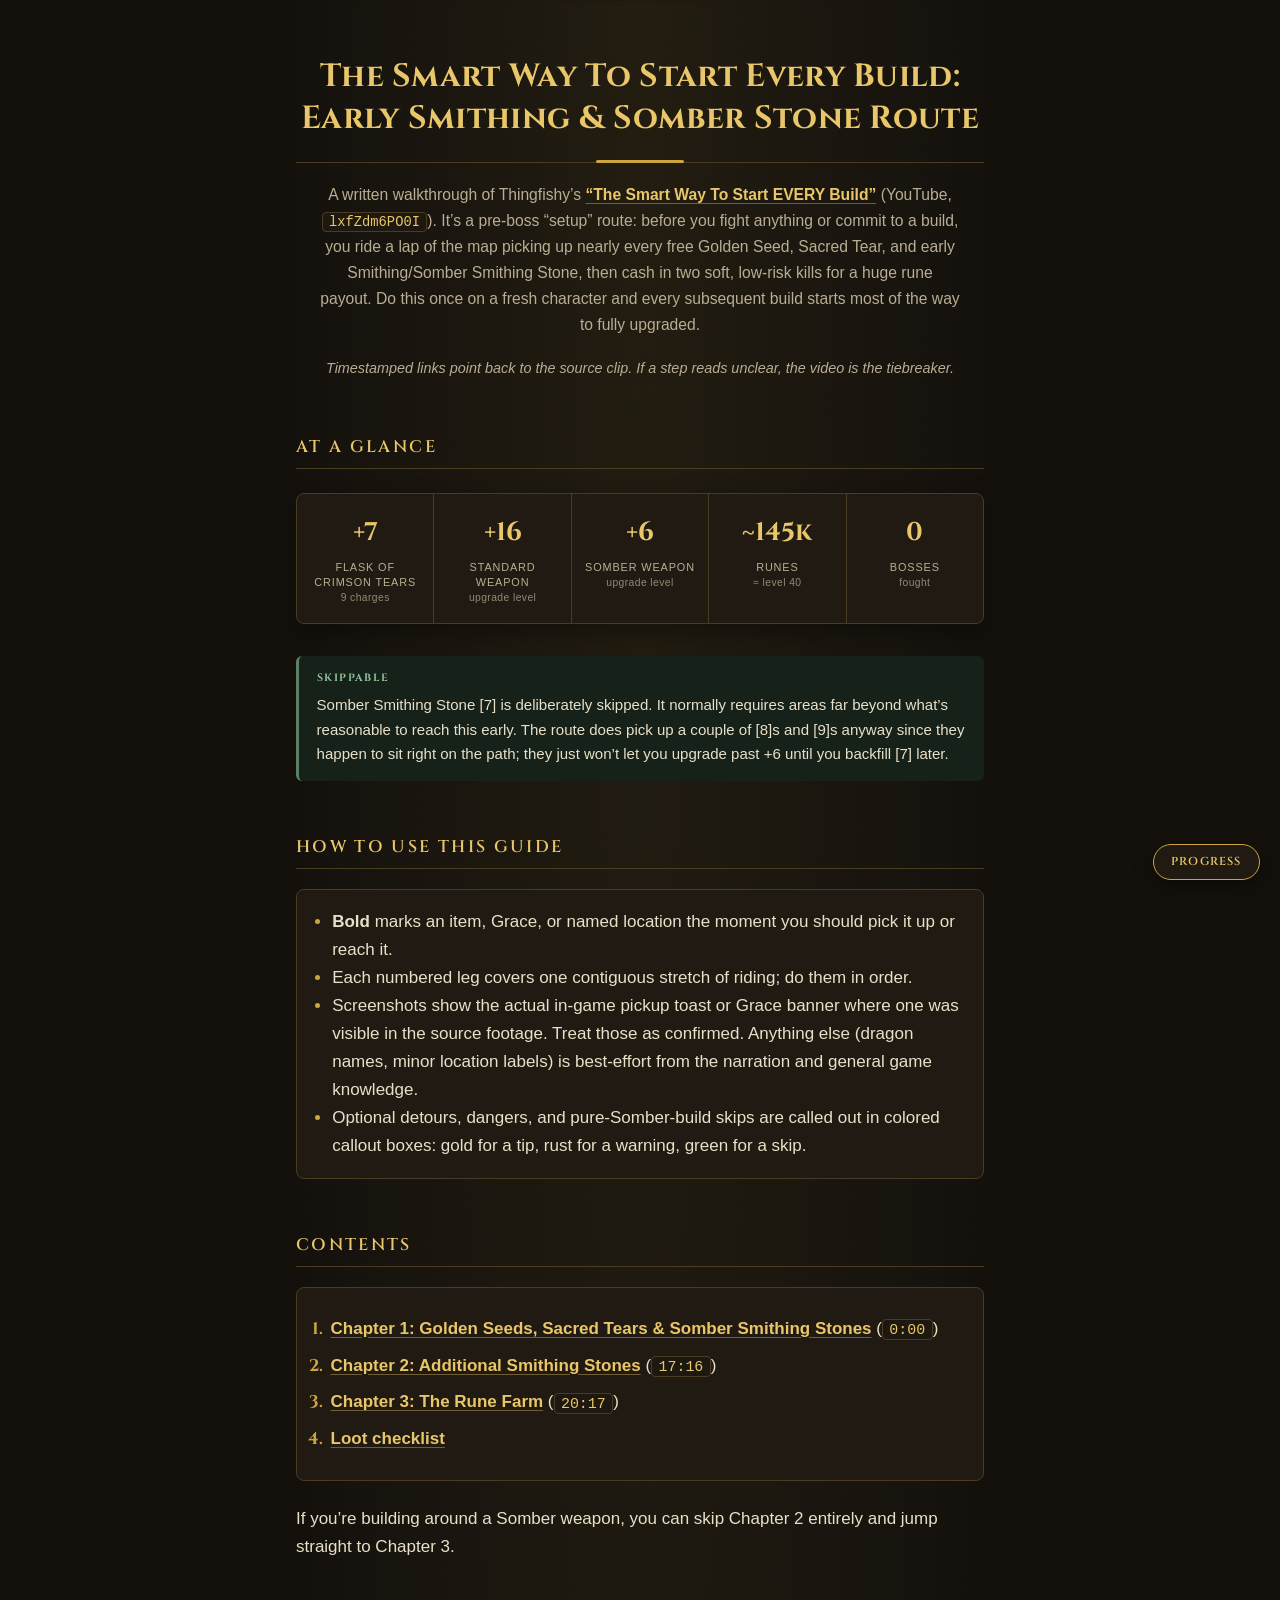
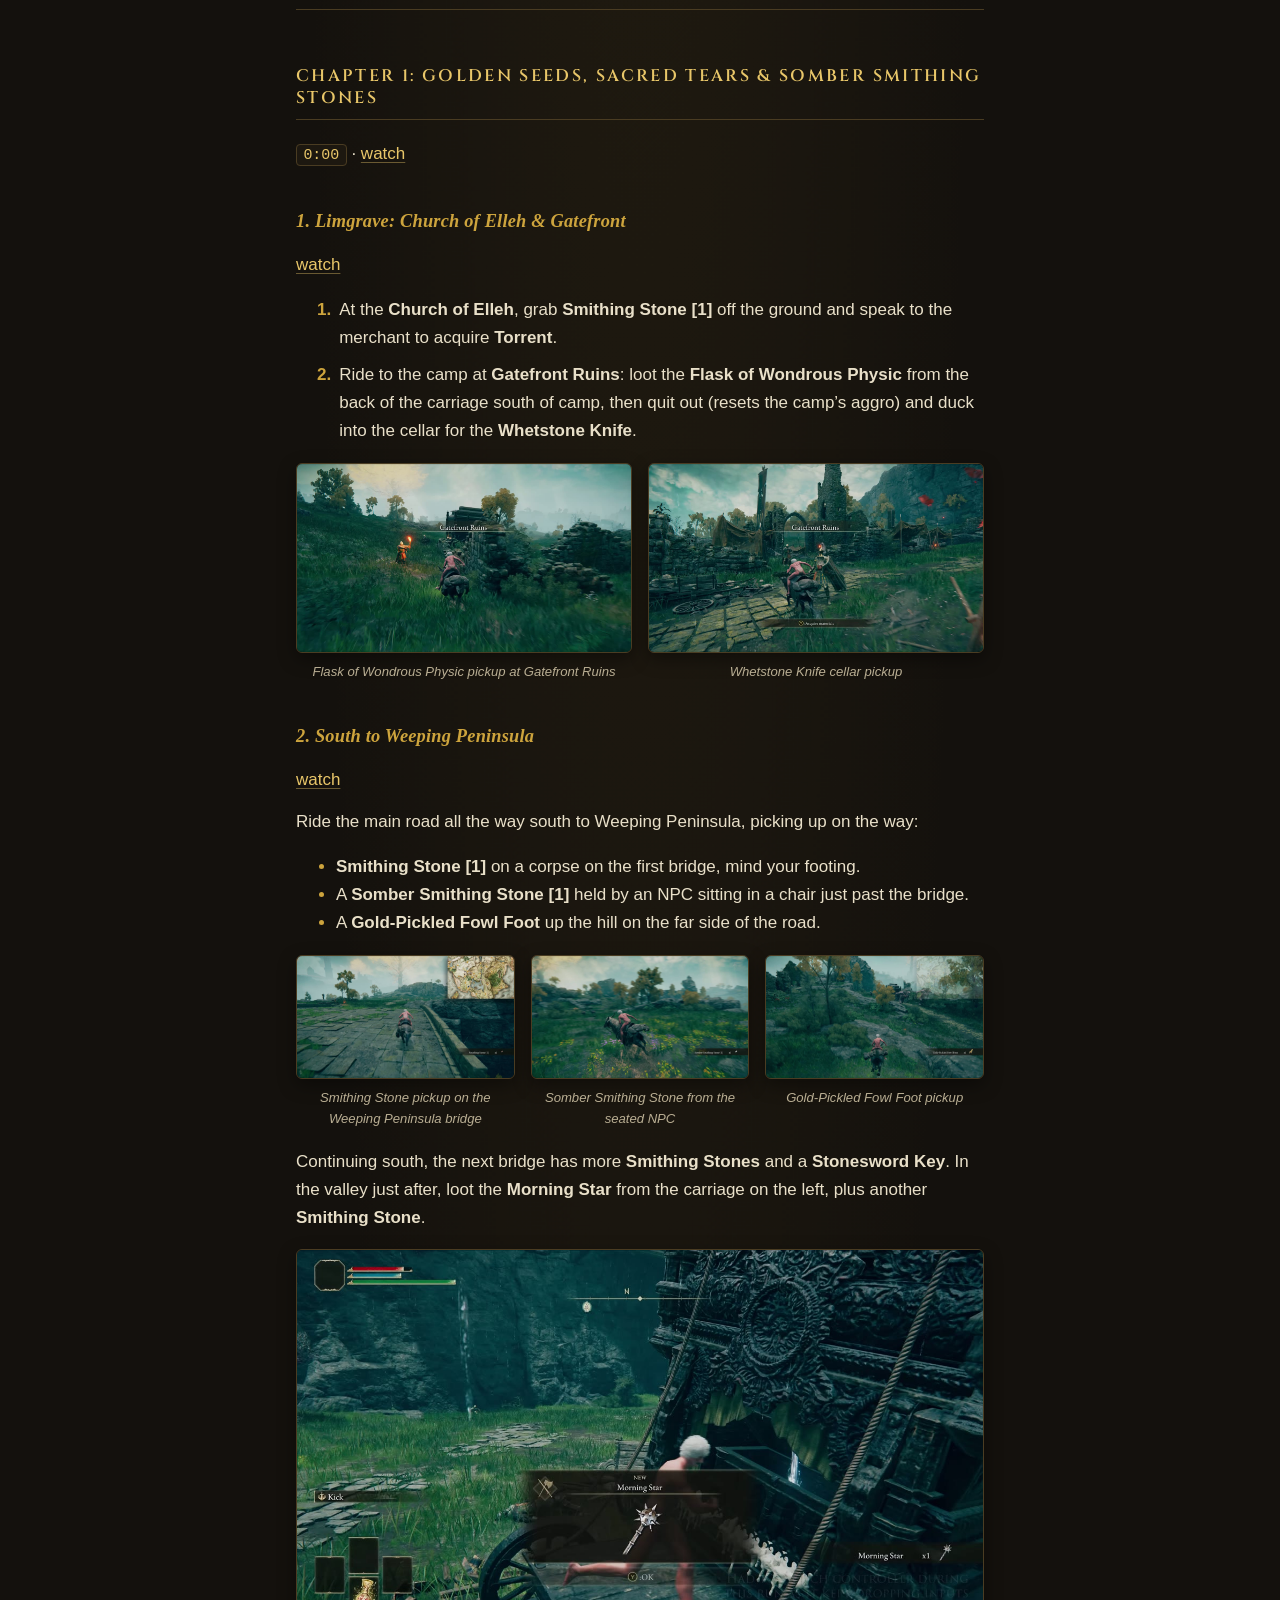
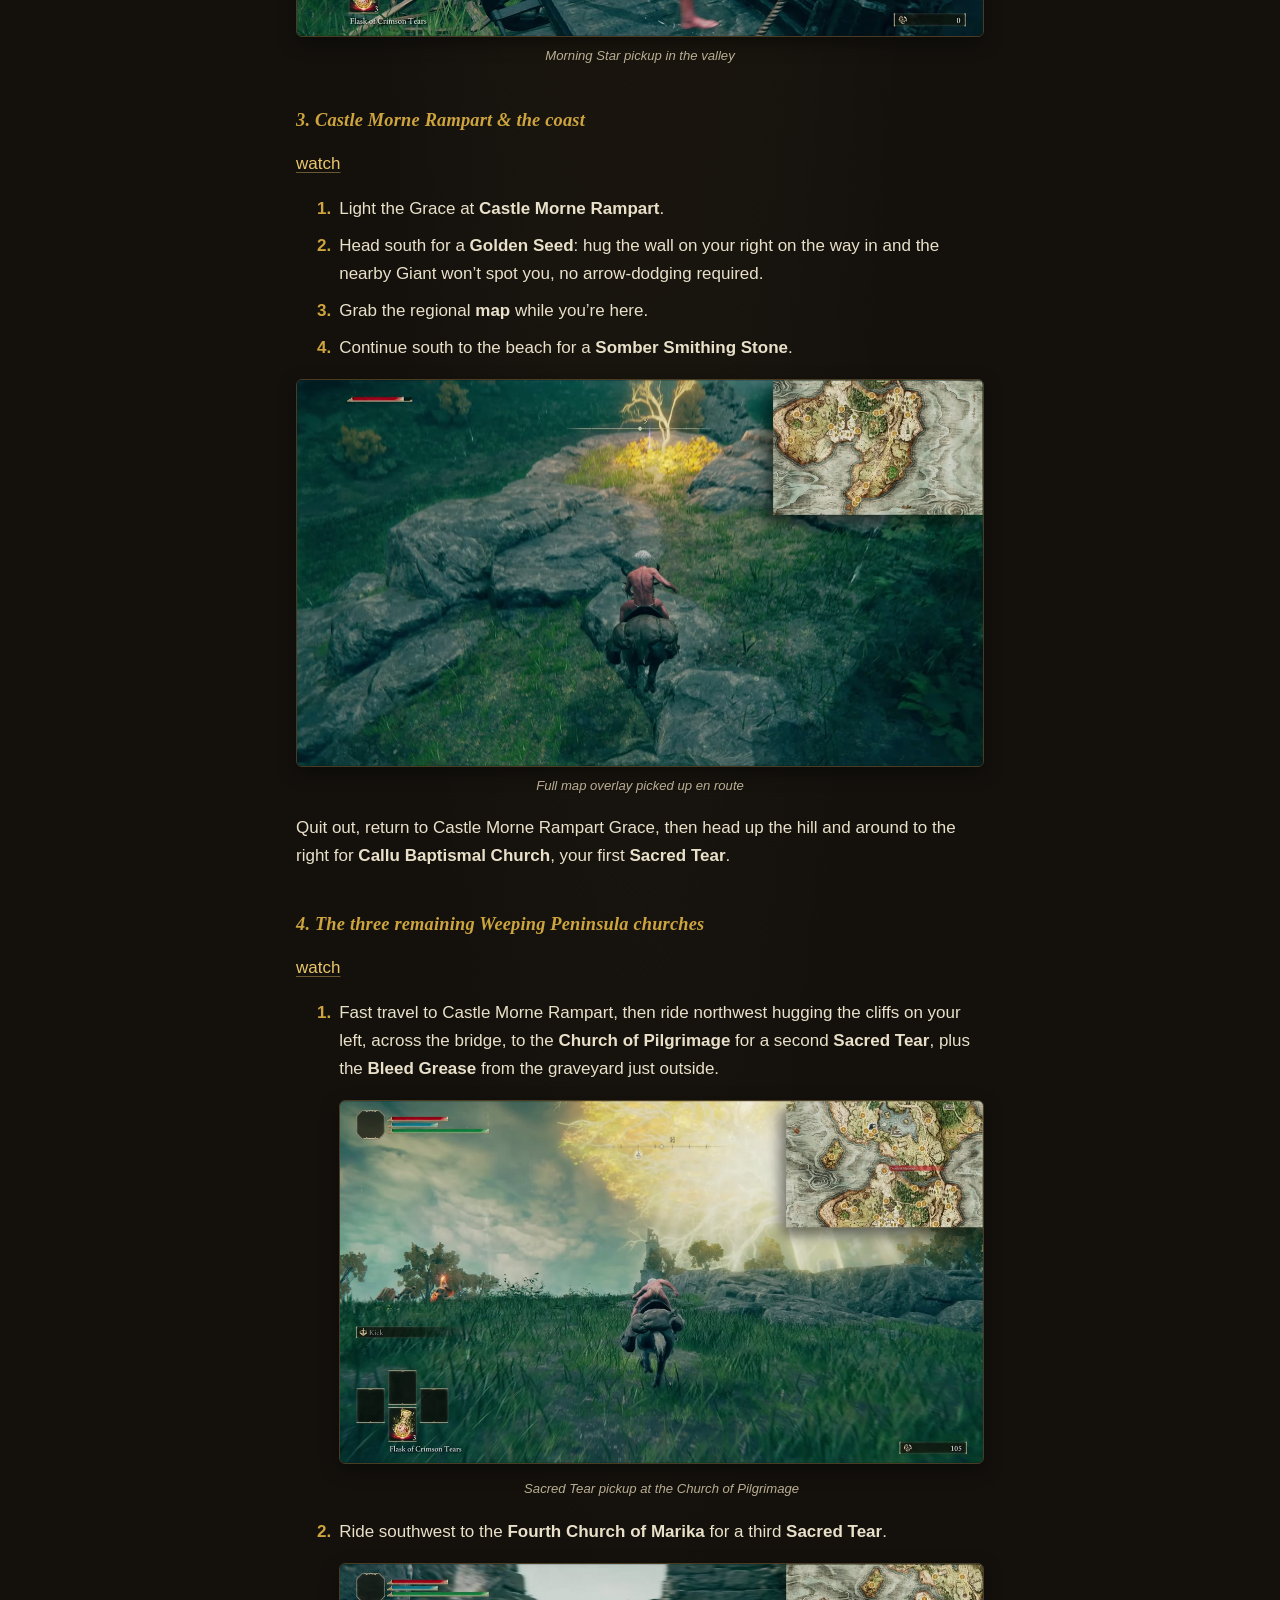
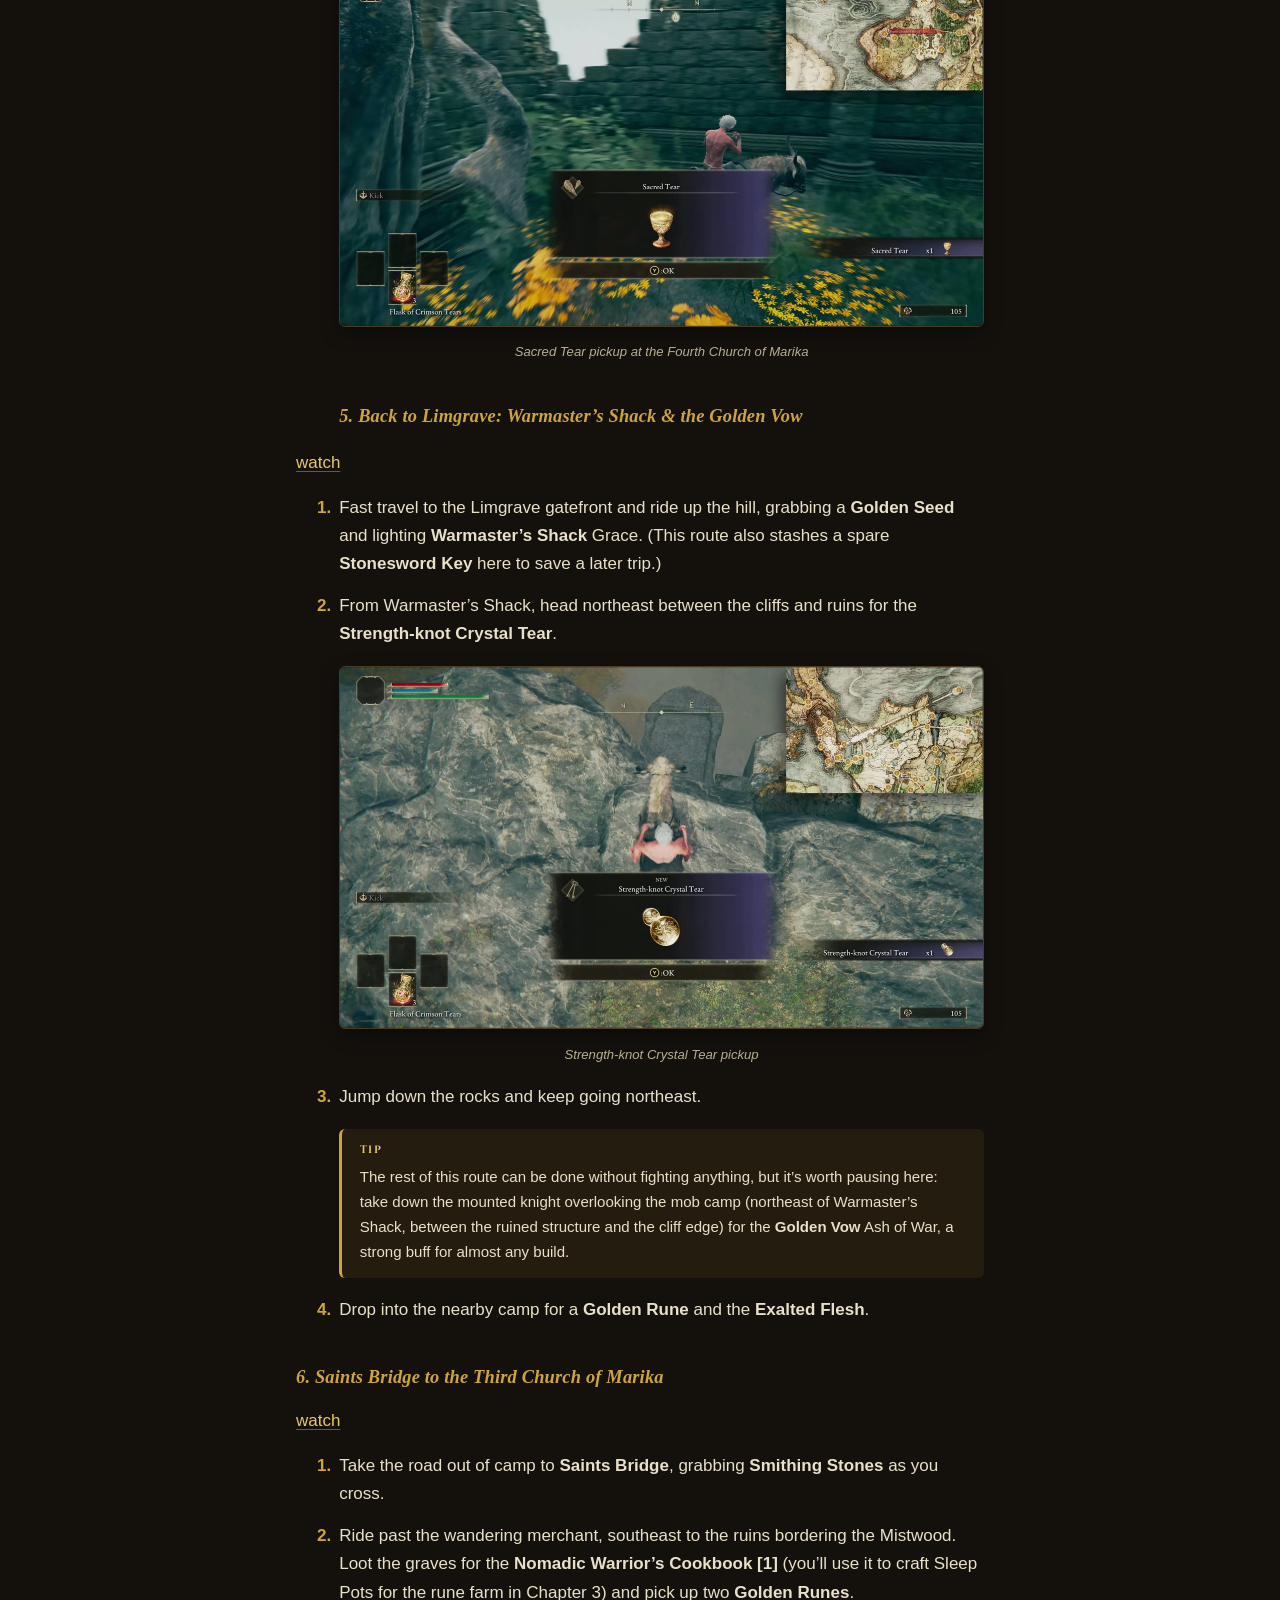
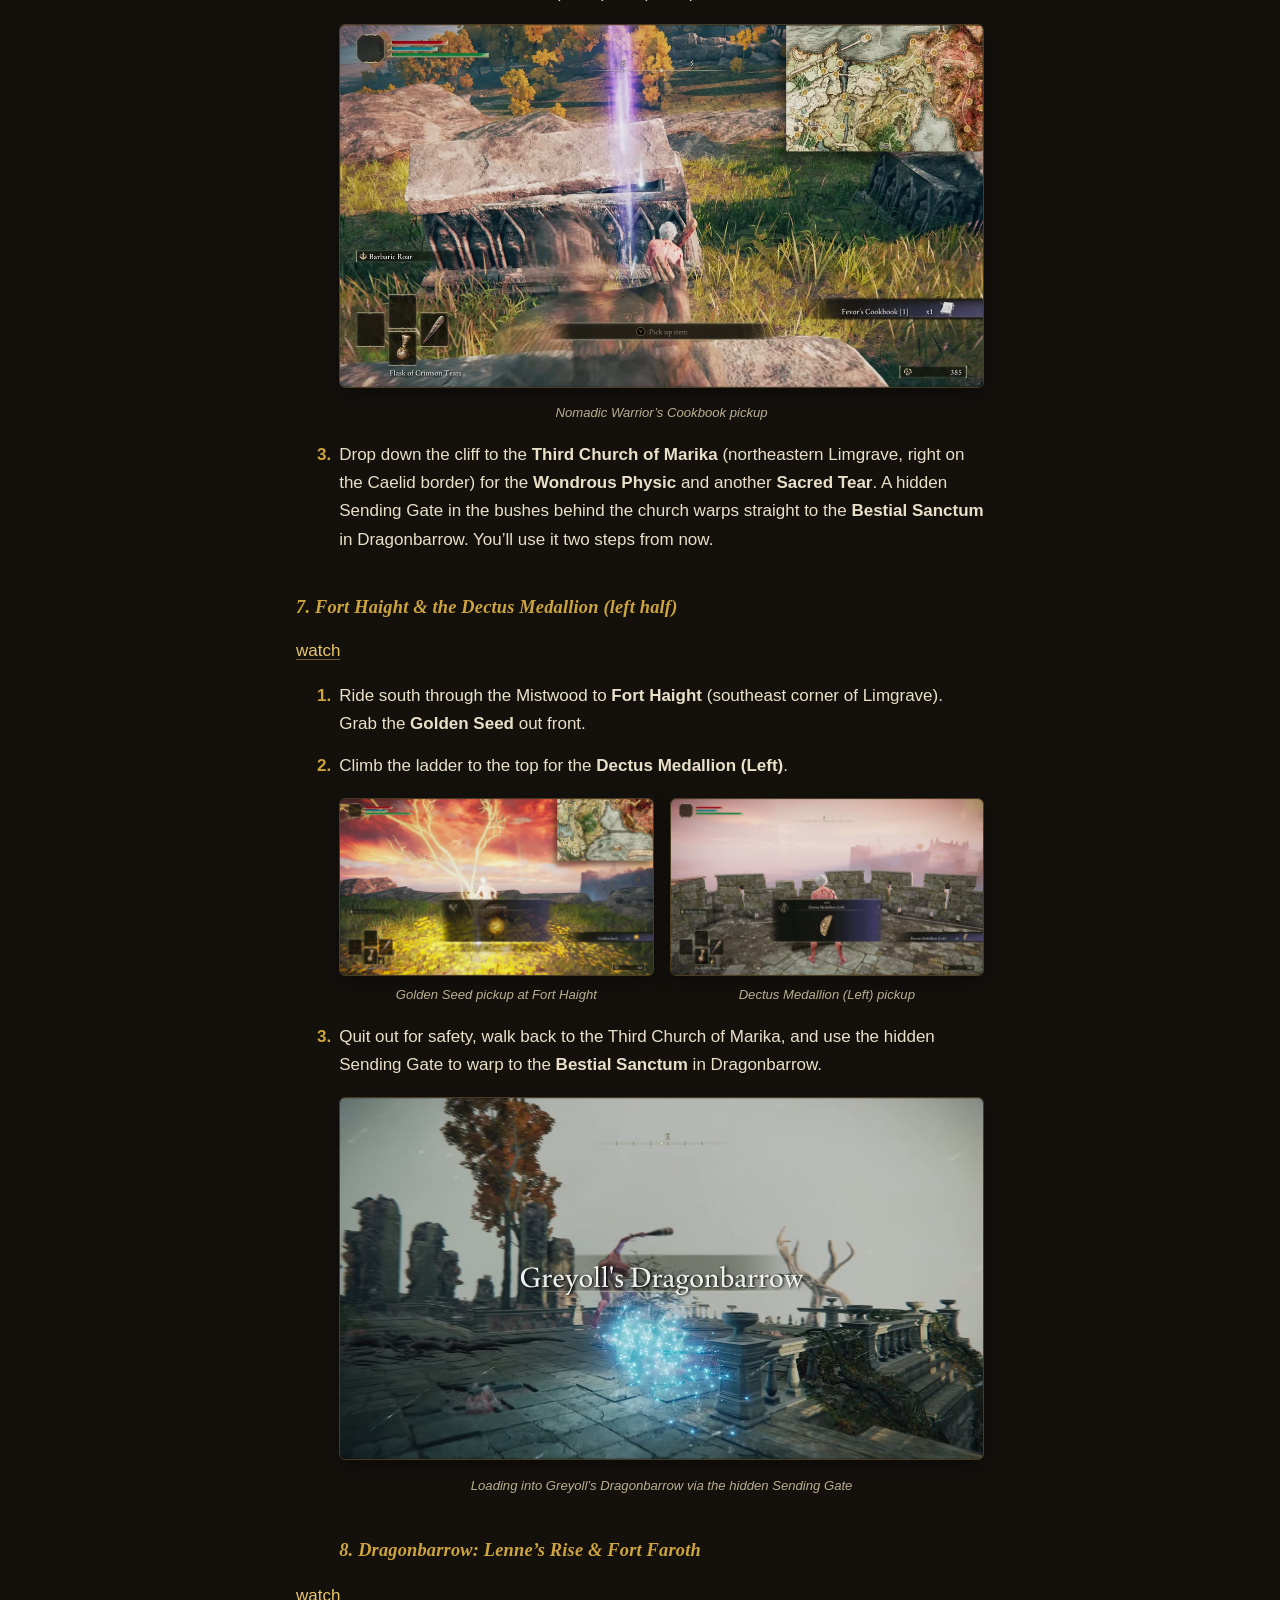
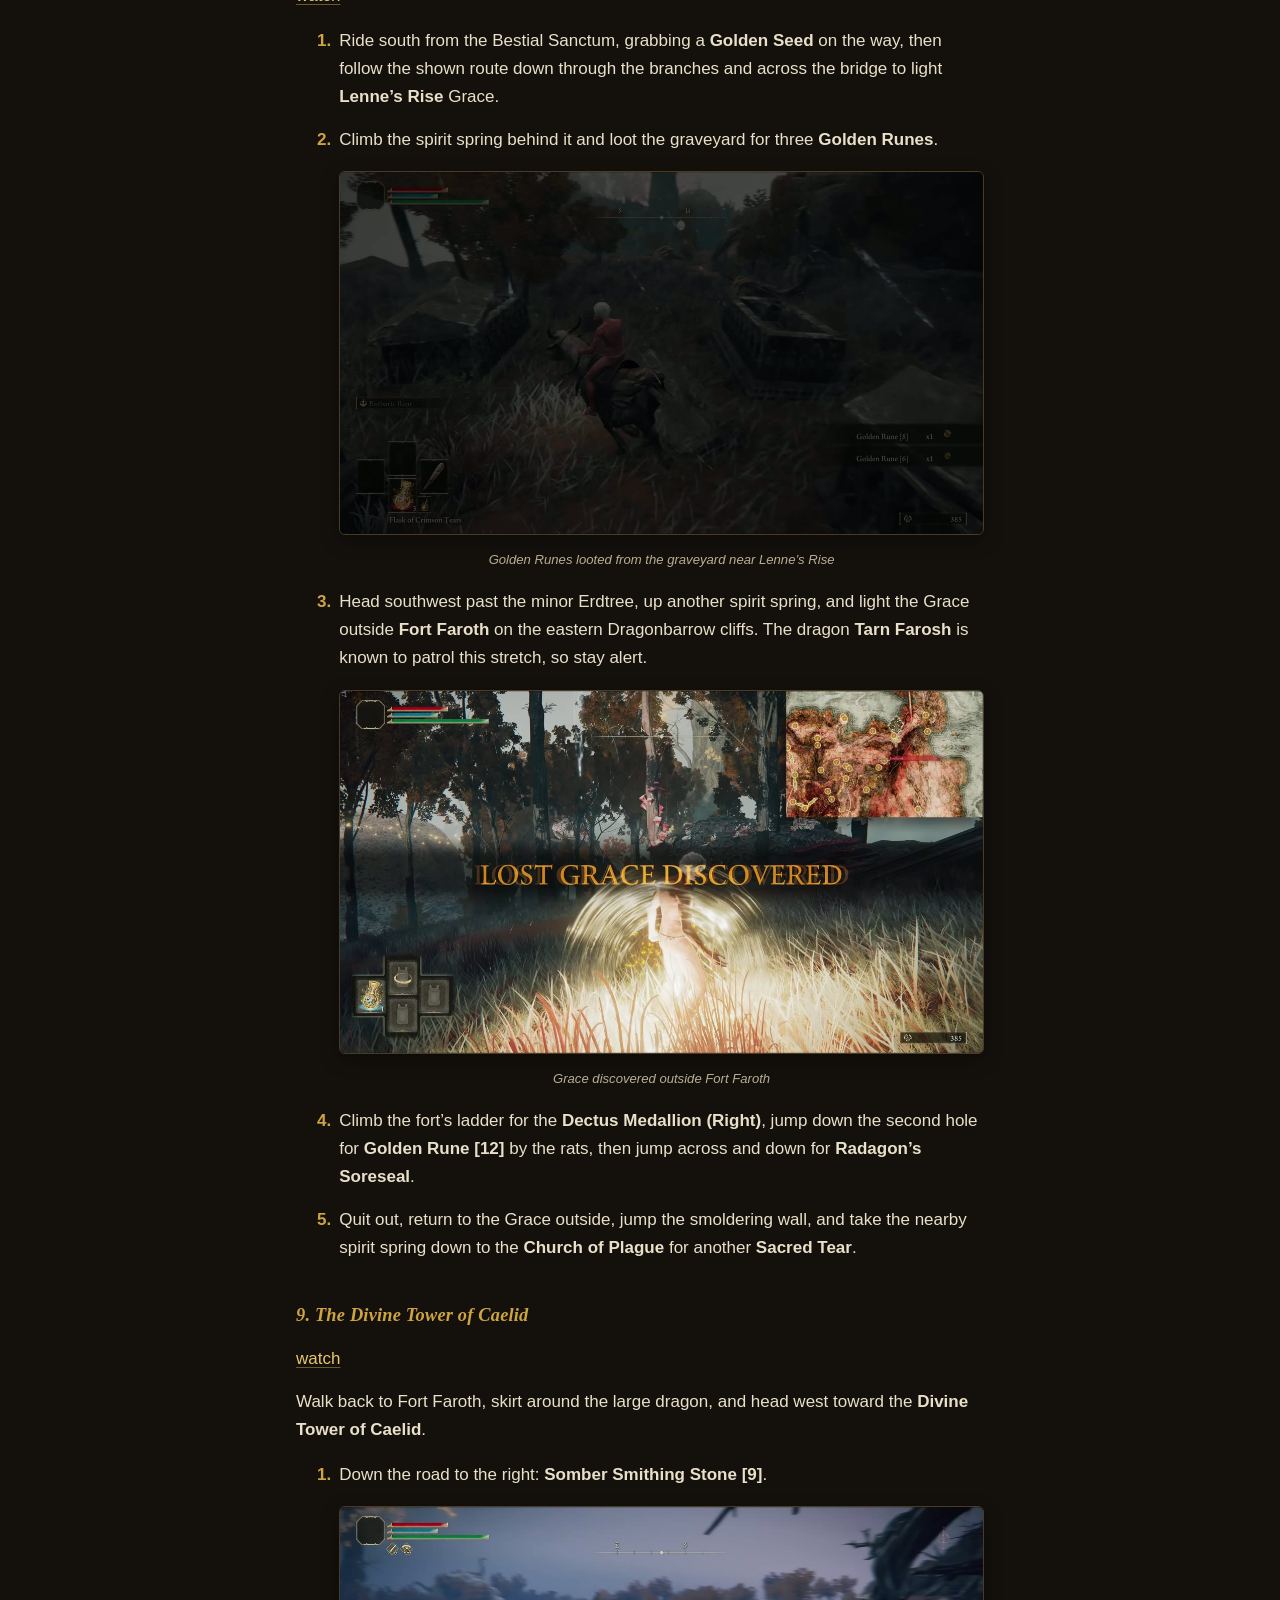
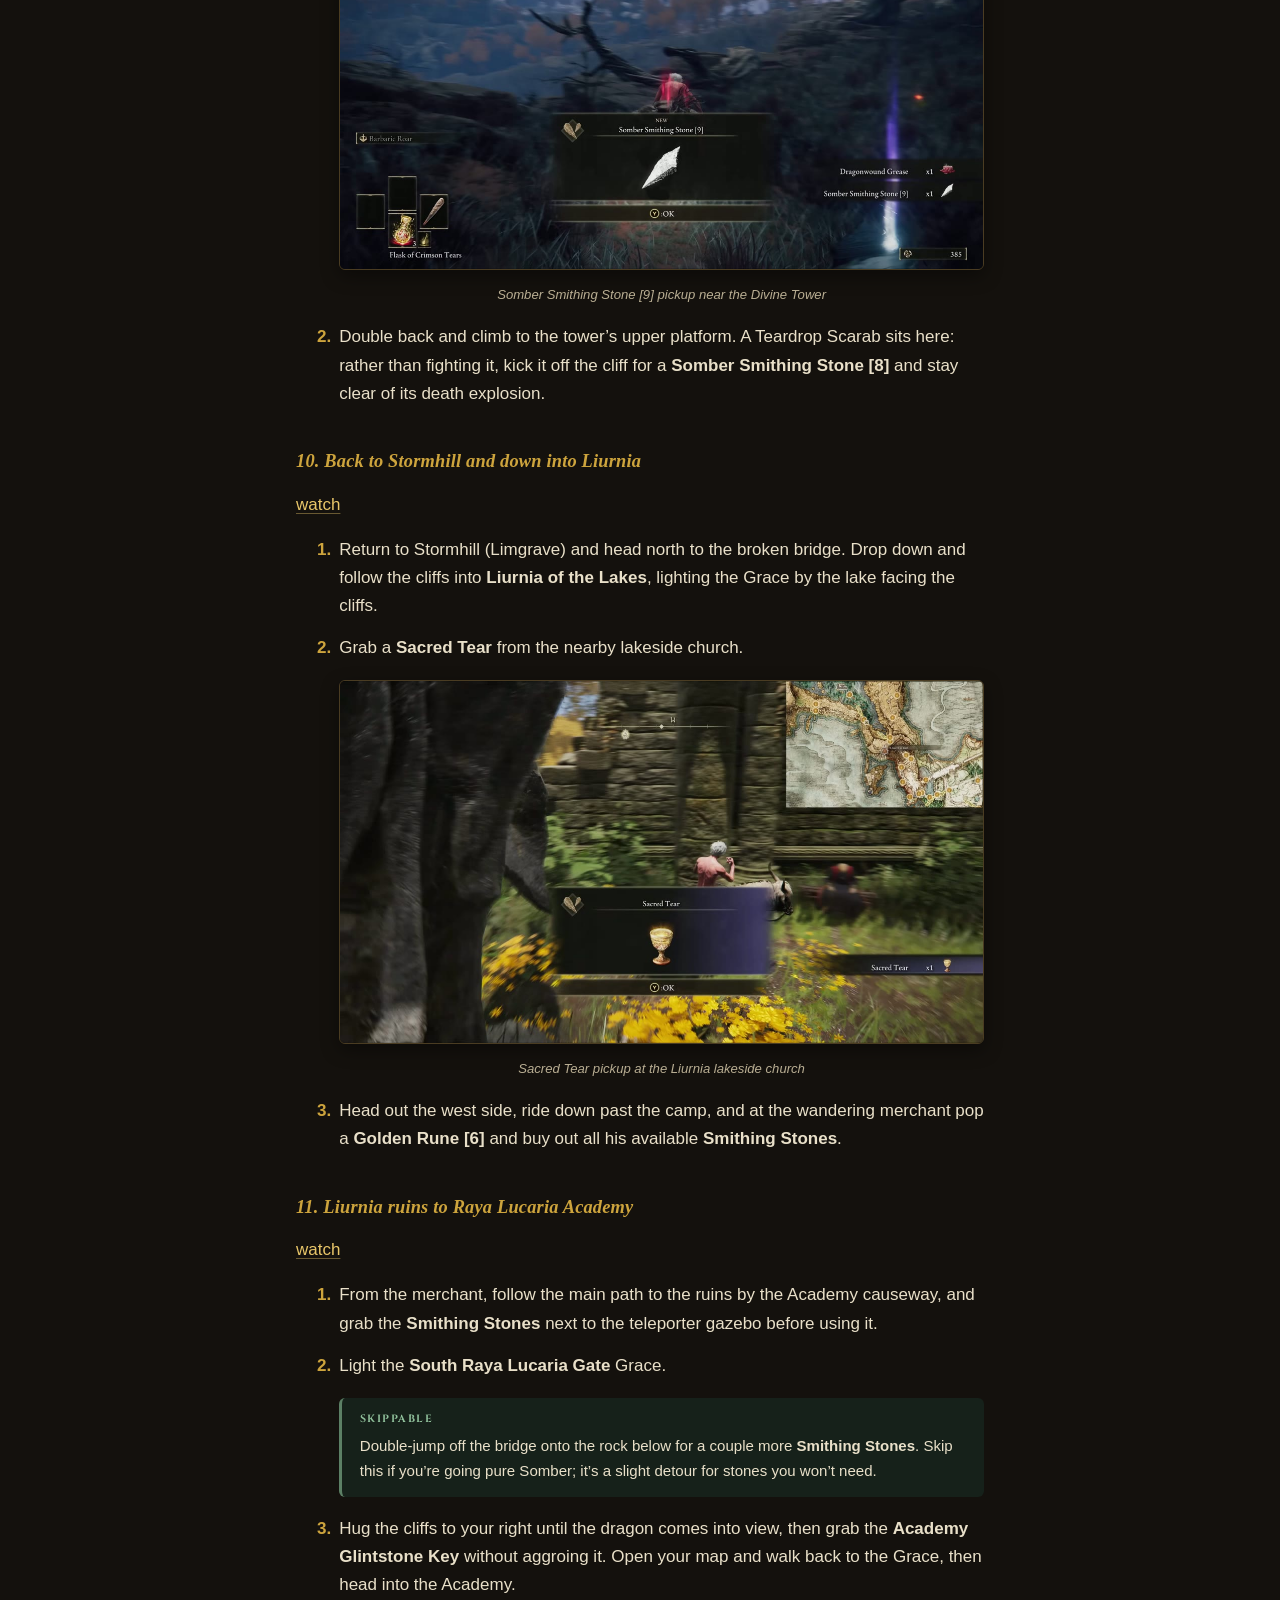
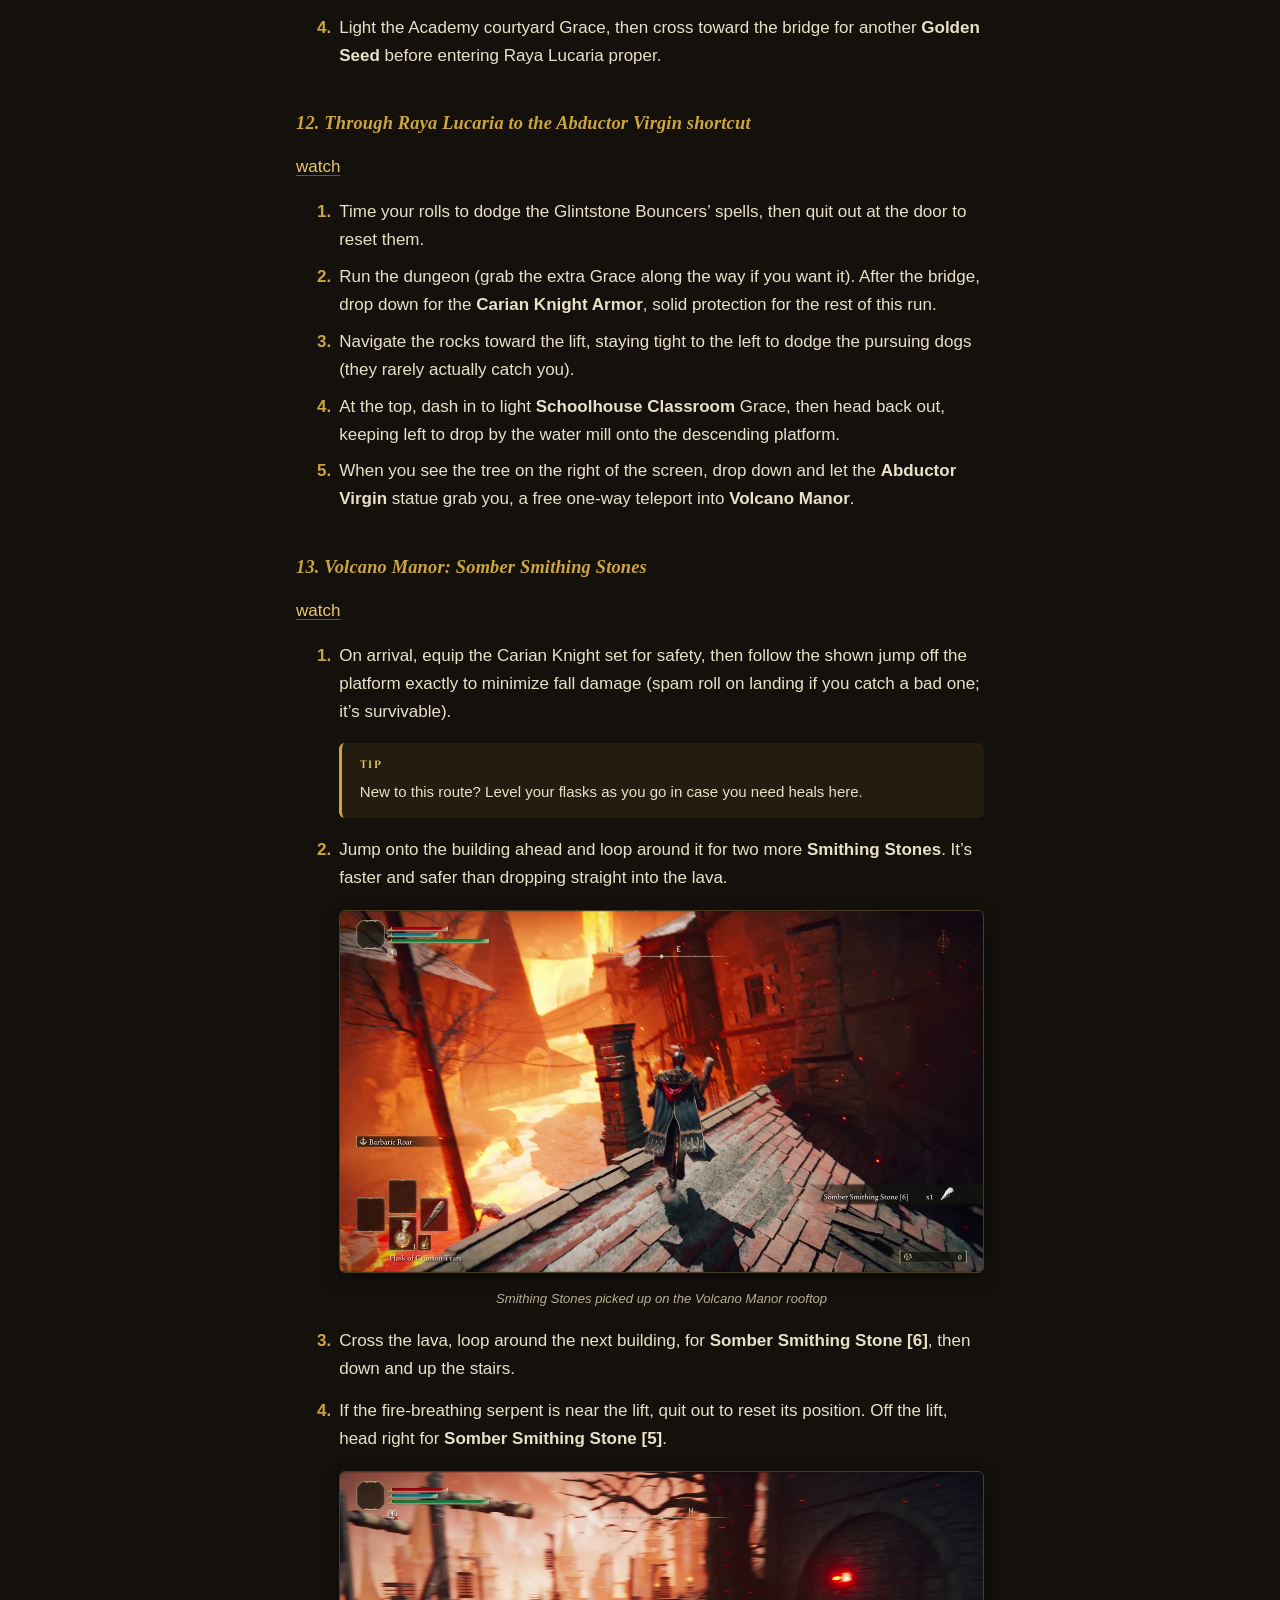
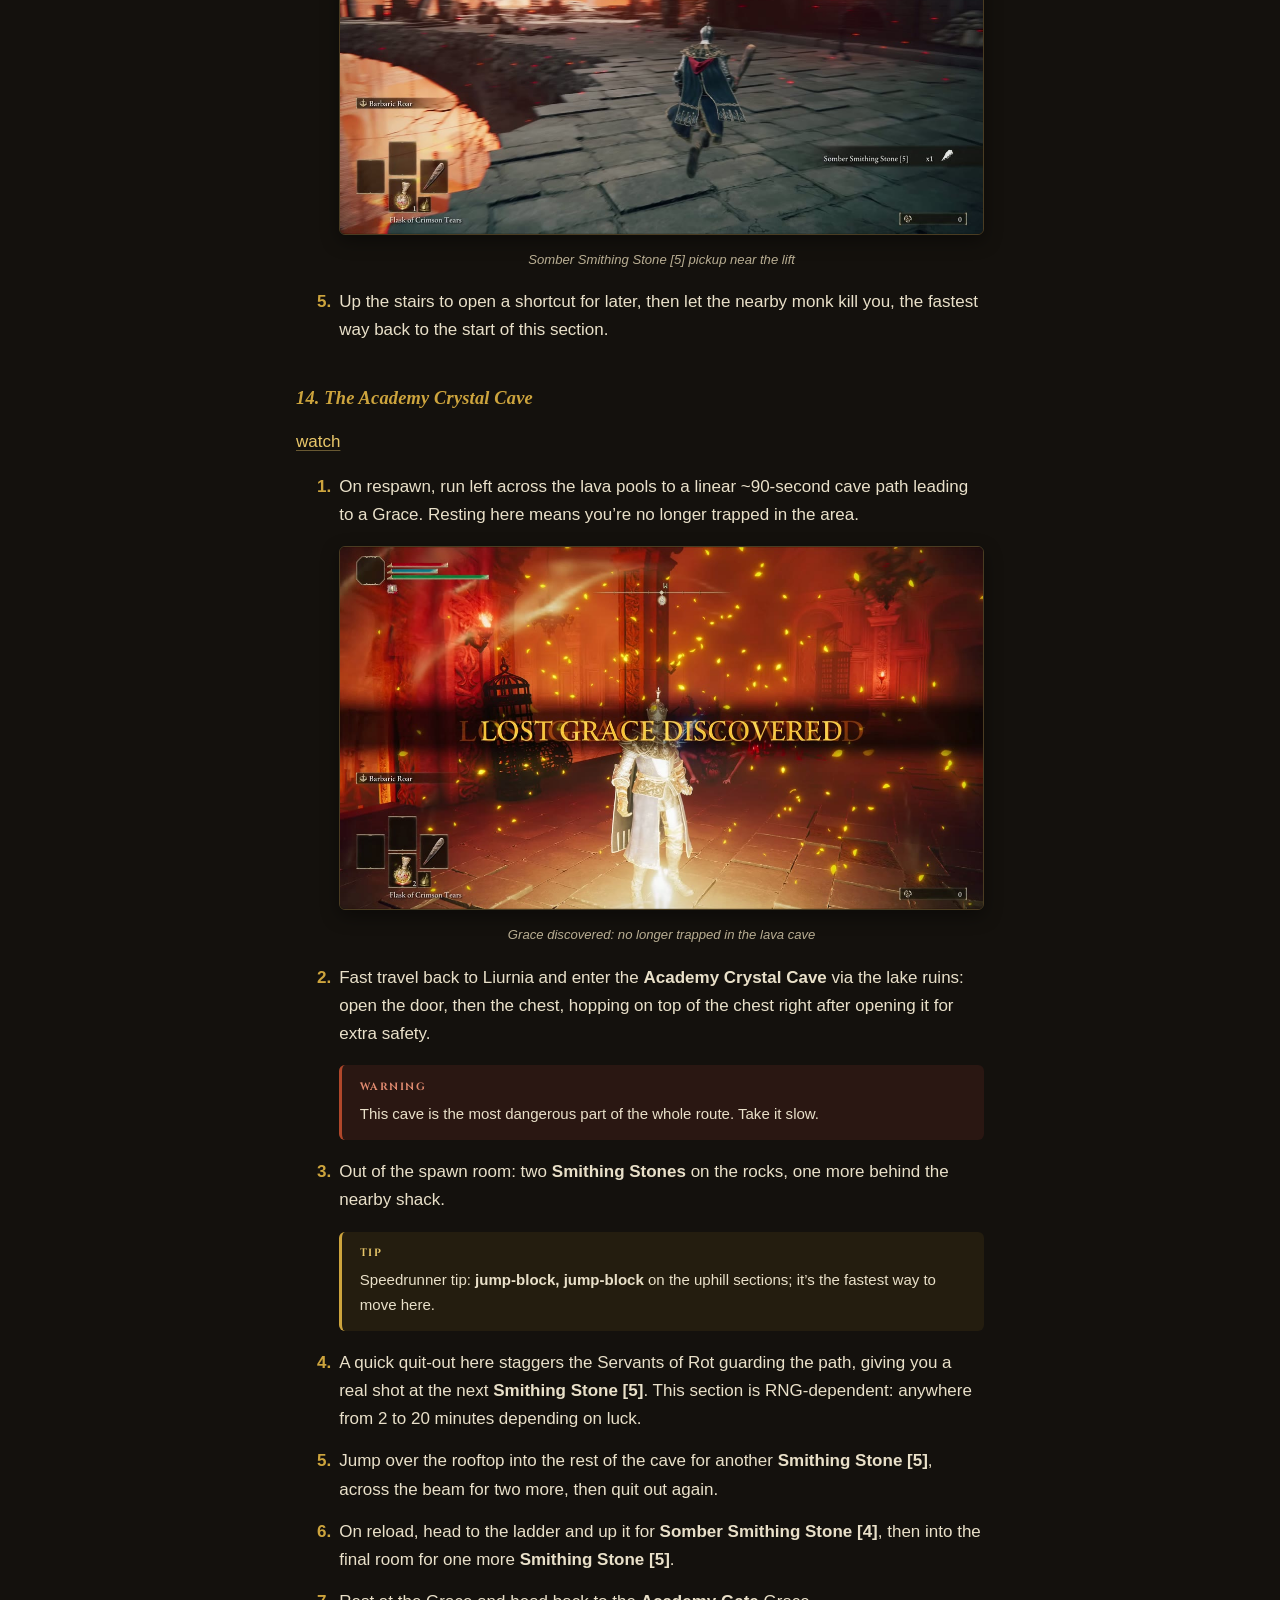
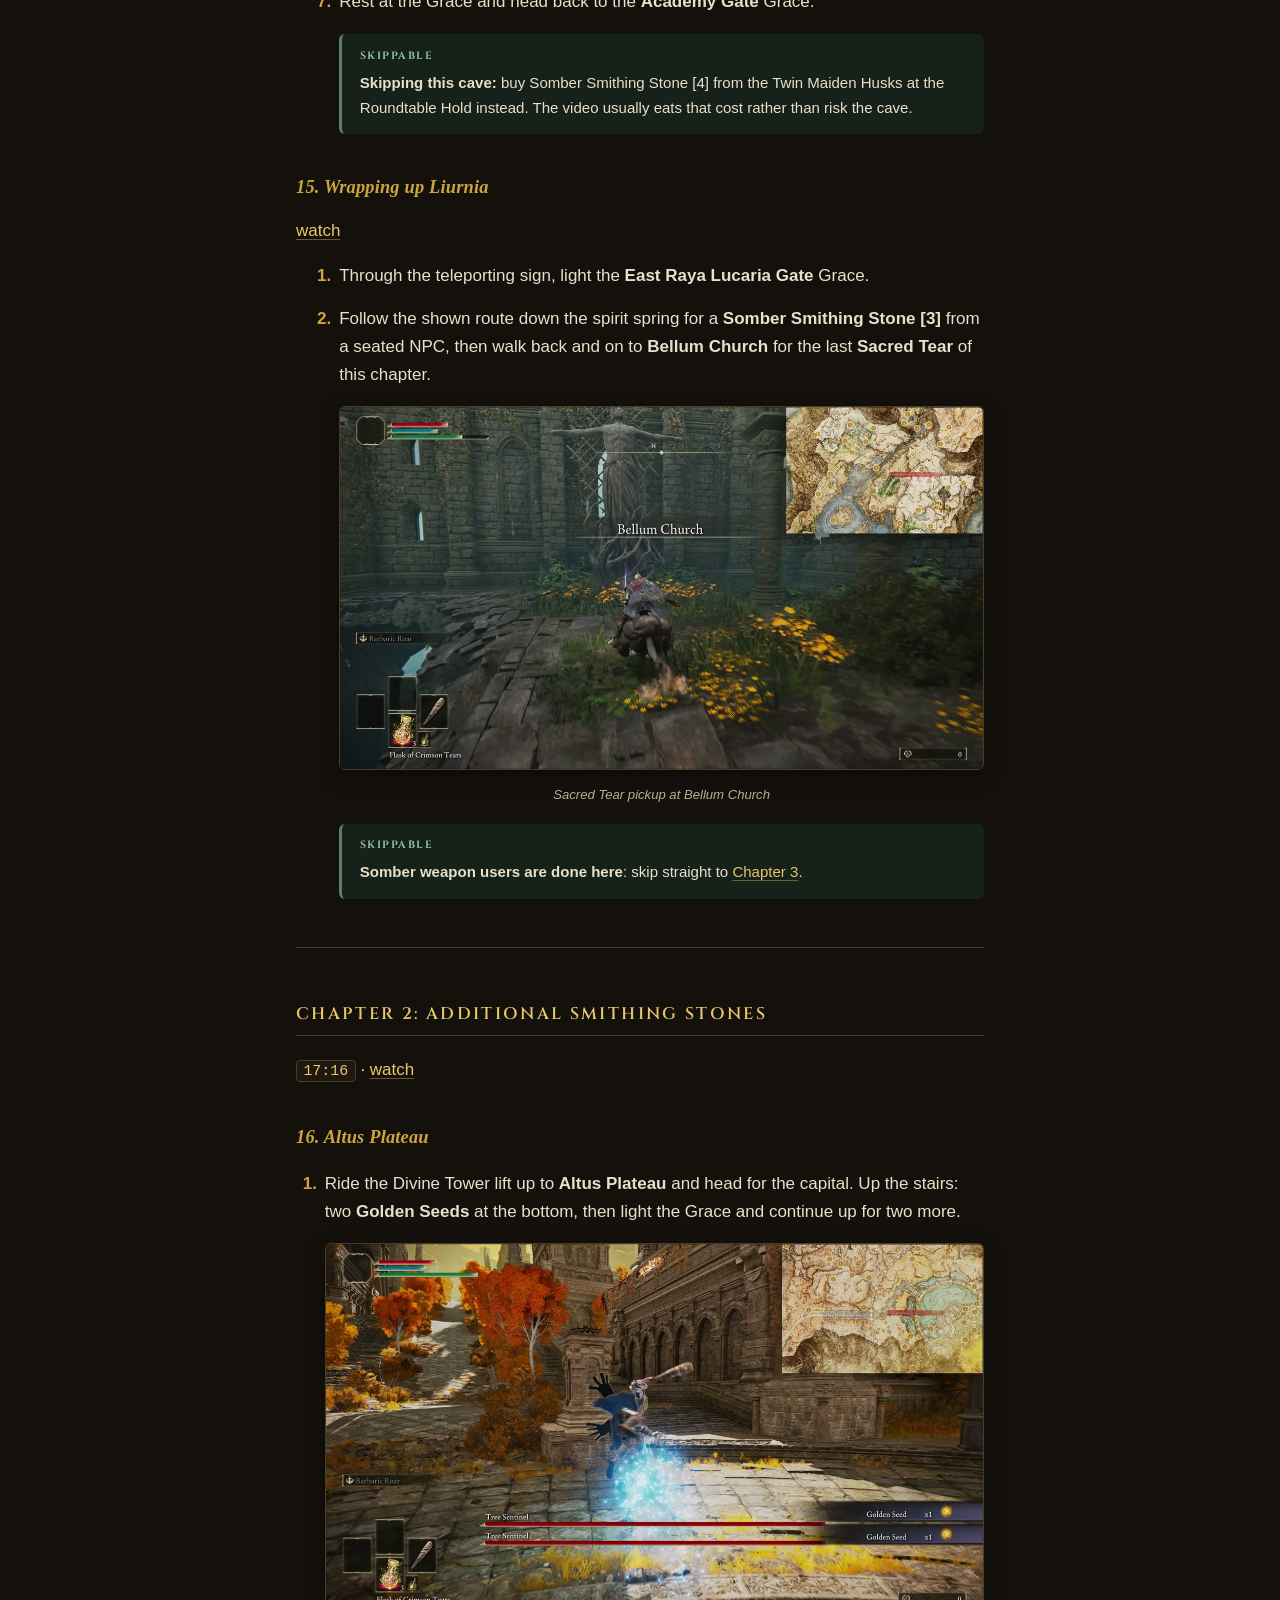
==== guide.html @ de1d7e74 "Publish Elden Ring guide" ====
<!DOCTYPE html>
<html xmlns="http://www.w3.org/1999/xhtml">
<head>
  <meta charset="utf-8" />
  <meta name="generator" content="pandoc 3.10" />
  <meta name="viewport" content="width=device-width, initial-scale=1.0, user-scalable=yes" />
  <title>Early Smithing &amp; Somber Stone Route</title>
  <style>
    /* Default styles provided by pandoc.
    ** See https://pandoc.org/MANUAL.html#variables-for-html for config info.
    */
    span.smallcaps{font-variant: small-caps;}
    div.columns{display: flex; gap: 1.5em;}
    div.column{flex: auto;}
    @media screen {
    div.columns{gap: min(4vw, 1.5em);}
    div.column{overflow-x: auto;}
    }
    div.hanging-indent{margin-left: 1.5em; text-indent: -1.5em;}
    /* The extra [class] is a hack that increases specificity enough to
       override a similar rule in reveal.js */
    ul.task-list[class]{list-style: none;}
    ul.task-list li input[type="checkbox"] {
      font-size: inherit;
      width: 0.8em;
      margin: 0 0.8em 0.2em -1.6em;
      vertical-align: middle;
    }
    .display.math{display: block; text-align: center; margin: 0.5rem auto;}
  </style>
  <link rel="stylesheet" href="guide.css" />
</head>
<body>
<h1
id="the-smart-way-to-start-every-build-early-smithing-somber-stone-route">The
Smart Way To Start Every Build: Early Smithing &amp; Somber Stone
Route</h1>
<p>A written walkthrough of Thingfishy’s <a
href="https://www.youtube.com/watch?v=lxfZdm6PO0I"><strong>“The Smart
Way To Start EVERY Build”</strong></a> (YouTube,
<code>lxfZdm6PO0I</code>). It’s a pre-boss “setup” route: before you
fight anything or commit to a build, you ride a lap of the map picking
up nearly every free Golden Seed, Sacred Tear, and early Smithing/Somber
Smithing Stone, then cash in two soft, low-risk kills for a huge rune
payout. Do this once on a fresh character and every subsequent build
starts most of the way to fully upgraded.</p>
<p>Timestamped links point back to the source clip. If a step reads
unclear, the video is the tiebreaker.</p>
<h2 id="at-a-glance">At a glance</h2>
<div class="stat-strip">
<div class="stat">
<span class="stat-value">+7</span><span class="stat-label">Flask of
Crimson Tears<br><small>9 charges</small></span>
</div>
<div class="stat">
<span class="stat-value">+16</span><span class="stat-label">Standard
weapon<br><small>upgrade level</small></span>
</div>
<div class="stat">
<span class="stat-value">+6</span><span class="stat-label">Somber
weapon<br><small>upgrade level</small></span>
</div>
<div class="stat">
<span class="stat-value">~145k</span><span
class="stat-label">Runes<br><small>≈ level 40</small></span>
</div>
<div class="stat">
<span class="stat-value">0</span><span
class="stat-label">Bosses<br><small>fought</small></span>
</div>
</div>
<div class="skip">
<p>Somber Smithing Stone [7] is deliberately skipped. It normally
requires areas far beyond what’s reasonable to reach this early. The
route does pick up a couple of [8]s and [9]s anyway since they happen to
sit right on the path; they just won’t let you upgrade past +6 until you
backfill [7] later.</p>
</div>
<h2 id="how-to-use-this-guide">How to use this guide</h2>
<ul>
<li><strong>Bold</strong> marks an item, Grace, or named location the
moment you should pick it up or reach it.</li>
<li>Each numbered leg covers one contiguous stretch of riding; do them
in order.</li>
<li>Screenshots show the actual in-game pickup toast or Grace banner
where one was visible in the source footage. Treat those as confirmed.
Anything else (dragon names, minor location labels) is best-effort from
the narration and general game knowledge.</li>
<li>Optional detours, dangers, and pure-Somber-build skips are called
out in colored callout boxes: gold for a tip, rust for a warning, green
for a skip.</li>
</ul>
<h2 id="contents">Contents</h2>
<ol type="1">
<li><a
href="#chapter-1-golden-seeds-sacred-tears-somber-smithing-stones">Chapter
1: Golden Seeds, Sacred Tears &amp; Somber Smithing Stones</a>
(<code>0:00</code>)</li>
<li><a href="#chapter-2-additional-smithing-stones">Chapter 2:
Additional Smithing Stones</a> (<code>17:16</code>)</li>
<li><a href="#chapter-3-the-rune-farm">Chapter 3: The Rune Farm</a>
(<code>20:17</code>)</li>
<li><a href="#loot-checklist">Loot checklist</a></li>
</ol>
<p>If you’re building around a Somber weapon, you can skip Chapter 2
entirely and jump straight to Chapter 3.</p>
<hr />
<h2
id="chapter-1-golden-seeds-sacred-tears-somber-smithing-stones">Chapter
1: Golden Seeds, Sacred Tears &amp; Somber Smithing Stones</h2>
<p><code>0:00</code> · <a
href="https://www.youtube.com/watch?v=lxfZdm6PO0I&amp;t=0s">watch</a></p>
<h3 id="limgrave-church-of-elleh-gatefront">1. Limgrave: Church of Elleh
&amp; Gatefront</h3>
<p><a
href="https://www.youtube.com/watch?v=lxfZdm6PO0I&amp;t=113s">watch</a></p>
<ol type="1">
<li>At the <strong>Church of Elleh</strong>, grab <strong>Smithing Stone
[1]</strong> off the ground and speak to the merchant to acquire
<strong>Torrent</strong>.</li>
<li>Ride to the camp at <strong>Gatefront Ruins</strong>: loot the
<strong>Flask of Wondrous Physic</strong> from the back of the carriage
south of camp, then quit out (resets the camp’s aggro) and duck into the
cellar for the <strong>Whetstone Knife</strong>.</li>
</ol>
<div class="shots">
<figure>
<img src="images/02_flask_wondrous_physic.jpg" alt="Flask of Wondrous Physic pickup at Gatefront Ruins" loading="lazy">
<figcaption>
Flask of Wondrous Physic pickup at Gatefront Ruins
</figcaption>
</figure>
<figure>
<img src="images/03_whetstone_knife.jpg" alt="Whetstone Knife cellar pickup" loading="lazy">
<figcaption>
Whetstone Knife cellar pickup
</figcaption>
</figure>
</div>
<h3 id="south-to-weeping-peninsula">2. South to Weeping Peninsula</h3>
<p><a
href="https://www.youtube.com/watch?v=lxfZdm6PO0I&amp;t=159s">watch</a></p>
<p>Ride the main road all the way south to Weeping Peninsula, picking up
on the way:</p>
<ul>
<li><strong>Smithing Stone [1]</strong> on a corpse on the first bridge,
mind your footing.</li>
<li>A <strong>Somber Smithing Stone [1]</strong> held by an NPC sitting
in a chair just past the bridge.</li>
<li>A <strong>Gold-Pickled Fowl Foot</strong> up the hill on the far
side of the road.</li>
</ul>
<div class="shots">
<figure>
<img src="images/04_bridge_smithing_stone.jpg" alt="Smithing Stone pickup on the Weeping Peninsula bridge" loading="lazy">
<figcaption>
Smithing Stone pickup on the Weeping Peninsula bridge
</figcaption>
</figure>
<figure>
<img src="images/05_somber_stone_chair.jpg" alt="Somber Smithing Stone from the seated NPC" loading="lazy">
<figcaption>
Somber Smithing Stone from the seated NPC
</figcaption>
</figure>
<figure>
<img src="images/06_golden_pickled_fowlfoot.jpg" alt="Gold-Pickled Fowl Foot pickup" loading="lazy">
<figcaption>
Gold-Pickled Fowl Foot pickup
</figcaption>
</figure>
</div>
<p>Continuing south, the next bridge has more <strong>Smithing
Stones</strong> and a <strong>Stonesword Key</strong>. In the valley
just after, loot the <strong>Morning Star</strong> from the carriage on
the left, plus another <strong>Smithing Stone</strong>.</p>
<figure class="shot-solo">
<img src="images/08_valley_morningstar.jpg" alt="Morning Star pickup in the valley" loading="lazy">
<figcaption>
Morning Star pickup in the valley
</figcaption>
</figure>
<h3 id="castle-morne-rampart-the-coast">3. Castle Morne Rampart &amp;
the coast</h3>
<p><a
href="https://www.youtube.com/watch?v=lxfZdm6PO0I&amp;t=232s">watch</a></p>
<ol type="1">
<li>Light the Grace at <strong>Castle Morne Rampart</strong>.</li>
<li>Head south for a <strong>Golden Seed</strong>: hug the wall on your
right on the way in and the nearby Giant won’t spot you, no
arrow-dodging required.</li>
<li>Grab the regional <strong>map</strong> while you’re here.</li>
<li>Continue south to the beach for a <strong>Somber Smithing
Stone</strong>.</li>
</ol>
<figure class="shot-solo">
<img src="images/11_map_pickup.jpg" alt="Full map overlay picked up en route" loading="lazy">
<figcaption>
Full map overlay picked up en route
</figcaption>
</figure>
<p>Quit out, return to Castle Morne Rampart Grace, then head up the hill
and around to the right for <strong>Callu Baptismal Church</strong>,
your first <strong>Sacred Tear</strong>.</p>
<h3 id="the-three-remaining-weeping-peninsula-churches">4. The three
remaining Weeping Peninsula churches</h3>
<p><a
href="https://www.youtube.com/watch?v=lxfZdm6PO0I&amp;t=277s">watch</a></p>
<ol type="1">
<li><p>Fast travel to Castle Morne Rampart, then ride northwest hugging
the cliffs on your left, across the bridge, to the <strong>Church of
Pilgrimage</strong> for a second <strong>Sacred Tear</strong>, plus the
<strong>Bleed Grease</strong> from the graveyard just outside.</p>
<figure class="shot-solo">
<p><img src="images/14_church_pilgrimage_tear2.jpg" alt="Sacred Tear pickup at the Church of Pilgrimage" loading="lazy"></p>
<figcaption>
<p>Sacred Tear pickup at the Church of Pilgrimage</p>
</figcaption>
</figure></li>
<li><p>Ride southwest to the <strong>Fourth Church of Marika</strong>
for a third <strong>Sacred Tear</strong>.</p>
<figure class="shot-solo">
<p><img src="images/16_fourth_church_marika_tear3.jpg" alt="Sacred Tear pickup at the Fourth Church of Marika" loading="lazy"></p>
<figcaption>
<p>Sacred Tear pickup at the Fourth Church of Marika</p>
</figcaption>
</figure>
<h3 id="back-to-limgrave-warmasters-shack-the-golden-vow">5. Back to
Limgrave: Warmaster’s Shack &amp; the Golden Vow</h3></li>
</ol>
<p><a
href="https://www.youtube.com/watch?v=lxfZdm6PO0I&amp;t=315s">watch</a></p>
<ol type="1">
<li><p>Fast travel to the Limgrave gatefront and ride up the hill,
grabbing a <strong>Golden Seed</strong> and lighting <strong>Warmaster’s
Shack</strong> Grace. (This route also stashes a spare
<strong>Stonesword Key</strong> here to save a later trip.)</p></li>
<li><p>From Warmaster’s Shack, head northeast between the cliffs and
ruins for the <strong>Strength-knot Crystal Tear</strong>.</p>
<figure class="shot-solo">
<p><img src="images/18_strength_knot_tear.jpg" alt="Strength-knot Crystal Tear pickup" loading="lazy"></p>
<figcaption>
<p>Strength-knot Crystal Tear pickup</p>
</figcaption>
</figure></li>
<li><p>Jump down the rocks and keep going northeast.</p>
<div class="tip">
<p>The rest of this route can be done without fighting anything, but
it’s worth pausing here: take down the mounted knight overlooking the
mob camp (northeast of Warmaster’s Shack, between the ruined structure
and the cliff edge) for the <strong>Golden Vow</strong> Ash of War, a
strong buff for almost any build.</p>
</div></li>
<li><p>Drop into the nearby camp for a <strong>Golden Rune</strong> and
the <strong>Exalted Flesh</strong>.</p></li>
</ol>
<h3 id="saints-bridge-to-the-third-church-of-marika">6. Saints Bridge to
the Third Church of Marika</h3>
<p><a
href="https://www.youtube.com/watch?v=lxfZdm6PO0I&amp;t=373s">watch</a></p>
<ol type="1">
<li><p>Take the road out of camp to <strong>Saints Bridge</strong>,
grabbing <strong>Smithing Stones</strong> as you cross.</p></li>
<li><p>Ride past the wandering merchant, southeast to the ruins
bordering the Mistwood. Loot the graves for the <strong>Nomadic
Warrior’s Cookbook [1]</strong> (you’ll use it to craft Sleep Pots for
the rune farm in Chapter 3) and pick up two <strong>Golden
Runes</strong>.</p>
<figure class="shot-solo">
<p><img src="images/23_nomadic_cookbook.jpg" alt="Nomadic Warrior's Cookbook pickup" loading="lazy"></p>
<figcaption>
<p>Nomadic Warrior’s Cookbook pickup</p>
</figcaption>
</figure></li>
<li><p>Drop down the cliff to the <strong>Third Church of
Marika</strong> (northeastern Limgrave, right on the Caelid border) for
the <strong>Wondrous Physic</strong> and another <strong>Sacred
Tear</strong>. A hidden Sending Gate in the bushes behind the church
warps straight to the <strong>Bestial Sanctum</strong> in Dragonbarrow.
You’ll use it two steps from now.</p></li>
</ol>
<h3 id="fort-haight-the-dectus-medallion-left-half">7. Fort Haight &amp;
the Dectus Medallion (left half)</h3>
<p><a
href="https://www.youtube.com/watch?v=lxfZdm6PO0I&amp;t=435s">watch</a></p>
<ol type="1">
<li><p>Ride south through the Mistwood to <strong>Fort Haight</strong>
(southeast corner of Limgrave). Grab the <strong>Golden Seed</strong>
out front.</p></li>
<li><p>Climb the ladder to the top for the <strong>Dectus Medallion
(Left)</strong>.</p>
<div class="shots">
<figure>
<img src="images/25_fort_haight_seed.jpg" alt="Golden Seed pickup at Fort Haight" loading="lazy">
<figcaption>
Golden Seed pickup at Fort Haight
</figcaption>
</figure>
<figure>
<img src="images/6_dectus_medallion_half1.jpg" alt="Dectus Medallion (Left) pickup" loading="lazy">
<figcaption>
Dectus Medallion (Left) pickup
</figcaption>
</figure>
</div></li>
<li><p>Quit out for safety, walk back to the Third Church of Marika, and
use the hidden Sending Gate to warp to the <strong>Bestial
Sanctum</strong> in Dragonbarrow.</p>
<figure class="shot-solo">
<p><img src="images/27_teleporter_gelmir.jpg" alt="Loading into Greyoll's Dragonbarrow via the hidden Sending Gate" loading="lazy"></p>
<figcaption>
<p>Loading into Greyoll’s Dragonbarrow via the hidden Sending Gate</p>
</figcaption>
</figure>
<h3 id="dragonbarrow-lennes-rise-fort-faroth">8. Dragonbarrow: Lenne’s
Rise &amp; Fort Faroth</h3></li>
</ol>
<p><a
href="https://www.youtube.com/watch?v=lxfZdm6PO0I&amp;t=472s">watch</a></p>
<ol type="1">
<li><p>Ride south from the Bestial Sanctum, grabbing a <strong>Golden
Seed</strong> on the way, then follow the shown route down through the
branches and across the bridge to light <strong>Lenne’s Rise</strong>
Grace.</p></li>
<li><p>Climb the spirit spring behind it and loot the graveyard for
three <strong>Golden Runes</strong>.</p>
<figure class="shot-solo">
<p><img src="images/29_golden_runes_graveyard.jpg" alt="Golden Runes looted from the graveyard near Lenne's Rise" loading="lazy"></p>
<figcaption>
<p>Golden Runes looted from the graveyard near Lenne’s Rise</p>
</figcaption>
</figure></li>
<li><p>Head southwest past the minor Erdtree, up another spirit spring,
and light the Grace outside <strong>Fort Faroth</strong> on the eastern
Dragonbarrow cliffs. The dragon <strong>Tarn Farosh</strong> is known to
patrol this stretch, so stay alert.</p>
<figure class="shot-solo">
<p><img src="images/30_fort_faroth_grace.jpg" alt="Grace discovered outside Fort Faroth" loading="lazy"></p>
<figcaption>
<p>Grace discovered outside Fort Faroth</p>
</figcaption>
</figure></li>
<li><p>Climb the fort’s ladder for the <strong>Dectus Medallion
(Right)</strong>, jump down the second hole for <strong>Golden Rune
[12]</strong> by the rats, then jump across and down for
<strong>Radagon’s Soreseal</strong>.</p></li>
<li><p>Quit out, return to the Grace outside, jump the smoldering wall,
and take the nearby spirit spring down to the <strong>Church of
Plague</strong> for another <strong>Sacred Tear</strong>.</p></li>
</ol>
<h3 id="the-divine-tower-of-caelid">9. The Divine Tower of Caelid</h3>
<p><a
href="https://www.youtube.com/watch?v=lxfZdm6PO0I&amp;t=566s">watch</a></p>
<p>Walk back to Fort Faroth, skirt around the large dragon, and head
west toward the <strong>Divine Tower of Caelid</strong>.</p>
<ol type="1">
<li><p>Down the road to the right: <strong>Somber Smithing Stone
[9]</strong>.</p>
<figure class="shot-solo">
<p><img src="images/33_divine_tower_somber.jpg" alt="Somber Smithing Stone [9] pickup near the Divine Tower" loading="lazy"></p>
<figcaption>
<p>Somber Smithing Stone [9] pickup near the Divine Tower</p>
</figcaption>
</figure></li>
<li><p>Double back and climb to the tower’s upper platform. A Teardrop
Scarab sits here: rather than fighting it, kick it off the cliff for a
<strong>Somber Smithing Stone [8]</strong> and stay clear of its death
explosion.</p></li>
</ol>
<h3 id="back-to-stormhill-and-down-into-liurnia">10. Back to Stormhill
and down into Liurnia</h3>
<p><a
href="https://www.youtube.com/watch?v=lxfZdm6PO0I&amp;t=596s">watch</a></p>
<ol type="1">
<li><p>Return to Stormhill (Limgrave) and head north to the broken
bridge. Drop down and follow the cliffs into <strong>Liurnia of the
Lakes</strong>, lighting the Grace by the lake facing the
cliffs.</p></li>
<li><p>Grab a <strong>Sacred Tear</strong> from the nearby lakeside
church.</p>
<figure class="shot-solo">
<p><img src="images/36_church_irith_tear.jpg" alt="Sacred Tear pickup at the Liurnia lakeside church" loading="lazy"></p>
<figcaption>
<p>Sacred Tear pickup at the Liurnia lakeside church</p>
</figcaption>
</figure></li>
<li><p>Head out the west side, ride down past the camp, and at the
wandering merchant pop a <strong>Golden Rune [6]</strong> and buy out
all his available <strong>Smithing Stones</strong>.</p></li>
</ol>
<h3 id="liurnia-ruins-to-raya-lucaria-academy">11. Liurnia ruins to Raya
Lucaria Academy</h3>
<p><a
href="https://www.youtube.com/watch?v=lxfZdm6PO0I&amp;t=634s">watch</a></p>
<ol type="1">
<li><p>From the merchant, follow the main path to the ruins by the
Academy causeway, and grab the <strong>Smithing Stones</strong> next to
the teleporter gazebo before using it.</p></li>
<li><p>Light the <strong>South Raya Lucaria Gate</strong> Grace.</p>
<div class="skip">
<p>Double-jump off the bridge onto the rock below for a couple more
<strong>Smithing Stones</strong>. Skip this if you’re going pure Somber;
it’s a slight detour for stones you won’t need.</p>
</div></li>
<li><p>Hug the cliffs to your right until the dragon comes into view,
then grab the <strong>Academy Glintstone Key</strong> without aggroing
it. Open your map and walk back to the Grace, then head into the
Academy.</p></li>
<li><p>Light the Academy courtyard Grace, then cross toward the bridge
for another <strong>Golden Seed</strong> before entering Raya Lucaria
proper.</p></li>
</ol>
<h3 id="through-raya-lucaria-to-the-abductor-virgin-shortcut">12.
Through Raya Lucaria to the Abductor Virgin shortcut</h3>
<p><a
href="https://www.youtube.com/watch?v=lxfZdm6PO0I&amp;t=708s">watch</a></p>
<ol type="1">
<li>Time your rolls to dodge the Glintstone Bouncers’ spells, then quit
out at the door to reset them.</li>
<li>Run the dungeon (grab the extra Grace along the way if you want it).
After the bridge, drop down for the <strong>Carian Knight
Armor</strong>, solid protection for the rest of this run.</li>
<li>Navigate the rocks toward the lift, staying tight to the left to
dodge the pursuing dogs (they rarely actually catch you).</li>
<li>At the top, dash in to light <strong>Schoolhouse Classroom</strong>
Grace, then head back out, keeping left to drop by the water mill onto
the descending platform.</li>
<li>When you see the tree on the right of the screen, drop down and let
the <strong>Abductor Virgin</strong> statue grab you, a free one-way
teleport into <strong>Volcano Manor</strong>.</li>
</ol>
<h3 id="volcano-manor-somber-smithing-stones">13. Volcano Manor: Somber
Smithing Stones</h3>
<p><a
href="https://www.youtube.com/watch?v=lxfZdm6PO0I&amp;t=787s">watch</a></p>
<ol type="1">
<li><p>On arrival, equip the Carian Knight set for safety, then follow
the shown jump off the platform exactly to minimize fall damage (spam
roll on landing if you catch a bad one; it’s survivable).</p>
<div class="tip">
<p>New to this route? Level your flasks as you go in case you need heals
here.</p>
</div></li>
<li><p>Jump onto the building ahead and loop around it for two more
<strong>Smithing Stones</strong>. It’s faster and safer than dropping
straight into the lava.</p>
<figure class="shot-solo">
<p><img src="images/47_somber6_building.jpg" alt="Smithing Stones picked up on the Volcano Manor rooftop" loading="lazy"></p>
<figcaption>
<p>Smithing Stones picked up on the Volcano Manor rooftop</p>
</figcaption>
</figure></li>
<li><p>Cross the lava, loop around the next building, for <strong>Somber
Smithing Stone [6]</strong>, then down and up the stairs.</p></li>
<li><p>If the fire-breathing serpent is near the lift, quit out to reset
its position. Off the lift, head right for <strong>Somber Smithing Stone
[5]</strong>.</p>
<figure class="shot-solo">
<p><img src="images/48_somber5_lift.jpg" alt="Somber Smithing Stone [5] pickup near the lift" loading="lazy"></p>
<figcaption>
<p>Somber Smithing Stone [5] pickup near the lift</p>
</figcaption>
</figure></li>
<li><p>Up the stairs to open a shortcut for later, then let the nearby
monk kill you, the fastest way back to the start of this
section.</p></li>
</ol>
<h3 id="the-academy-crystal-cave">14. The Academy Crystal Cave</h3>
<p><a
href="https://www.youtube.com/watch?v=lxfZdm6PO0I&amp;t=875s">watch</a></p>
<ol type="1">
<li><p>On respawn, run left across the lava pools to a linear ~90-second
cave path leading to a Grace. Resting here means you’re no longer
trapped in the area.</p>
<figure class="shot-solo">
<p><img src="images/49_no_longer_trapped_grace.jpg" alt="Grace discovered: no longer trapped in the lava cave" loading="lazy"></p>
<figcaption>
<p>Grace discovered: no longer trapped in the lava cave</p>
</figcaption>
</figure></li>
<li><p>Fast travel back to Liurnia and enter the <strong>Academy Crystal
Cave</strong> via the lake ruins: open the door, then the chest, hopping
on top of the chest right after opening it for extra safety.</p>
<div class="warn">
<p>This cave is the most dangerous part of the whole route. Take it
slow.</p>
</div></li>
<li><p>Out of the spawn room: two <strong>Smithing Stones</strong> on
the rocks, one more behind the nearby shack.</p>
<div class="tip">
<p>Speedrunner tip: <strong>jump-block, jump-block</strong> on the
uphill sections; it’s the fastest way to move here.</p>
</div></li>
<li><p>A quick quit-out here staggers the Servants of Rot guarding the
path, giving you a real shot at the next <strong>Smithing Stone
[5]</strong>. This section is RNG-dependent: anywhere from 2 to 20
minutes depending on luck.</p></li>
<li><p>Jump over the rooftop into the rest of the cave for another
<strong>Smithing Stone [5]</strong>, across the beam for two more, then
quit out again.</p></li>
<li><p>On reload, head to the ladder and up it for <strong>Somber
Smithing Stone [4]</strong>, then into the final room for one more
<strong>Smithing Stone [5]</strong>.</p></li>
<li><p>Rest at the Grace and head back to the <strong>Academy
Gate</strong> Grace.</p>
<div class="skip">
<p><strong>Skipping this cave:</strong> buy Somber Smithing Stone [4]
from the Twin Maiden Husks at the Roundtable Hold instead. The video
usually eats that cost rather than risk the cave.</p>
</div></li>
</ol>
<h3 id="wrapping-up-liurnia">15. Wrapping up Liurnia</h3>
<p><a
href="https://www.youtube.com/watch?v=lxfZdm6PO0I&amp;t=997s">watch</a></p>
<ol type="1">
<li><p>Through the teleporting sign, light the <strong>East Raya Lucaria
Gate</strong> Grace.</p></li>
<li><p>Follow the shown route down the spirit spring for a
<strong>Somber Smithing Stone [3]</strong> from a seated NPC, then walk
back and on to <strong>Bellum Church</strong> for the last
<strong>Sacred Tear</strong> of this chapter.</p>
<figure class="shot-solo">
<p><img src="images/54_bellum_church_tear_last.jpg" alt="Sacred Tear pickup at Bellum Church" loading="lazy"></p>
<figcaption>
<p>Sacred Tear pickup at Bellum Church</p>
</figcaption>
</figure>
<div class="skip">
<p><strong>Somber weapon users are done here</strong>: skip straight to
<a href="#chapter-3-the-rune-farm">Chapter 3</a>.</p>
</div></li>
</ol>
<hr />
<h2 id="chapter-2-additional-smithing-stones">Chapter 2: Additional
Smithing Stones</h2>
<p><code>17:16</code> · <a
href="https://www.youtube.com/watch?v=lxfZdm6PO0I&amp;t=1036s">watch</a></p>
<h3 id="altus-plateau">16. Altus Plateau</h3>
<ol type="1">
<li><p>Ride the Divine Tower lift up to <strong>Altus Plateau</strong>
and head for the capital. Up the stairs: two <strong>Golden
Seeds</strong> at the bottom, then light the Grace and continue up for
two more.</p>
<figure class="shot-solo">
<p><img src="images/56_capital_golden_seeds.jpg" alt="Golden Seed pickup approaching Leyndell, with the Tree Sentinel visible" loading="lazy"></p>
<figcaption>
<p>Golden Seed pickup approaching Leyndell, with the Tree Sentinel
visible</p>
</figcaption>
</figure></li>
<li><p>Fast travel back to the bottom, then ride east toward the
<strong>Sealed Tunnel</strong>.</p>
<figure class="shot-solo">
<p><img src="images/57_sealed_tunnel.jpg" alt="Loading into the Altus Plateau near the Sealed Tunnel" loading="lazy"></p>
<figcaption>
<p>Loading into the Altus Plateau near the Sealed Tunnel</p>
</figcaption>
</figure>
<h3 id="the-sealed-tunnel">17. The Sealed Tunnel</h3></li>
<li><p>Light the Grace, go through the hidden wall, and follow the shown
route through successive rooms for a <strong>Smithing Stone [5]</strong>
and the <strong>Smithing-Stone Miner’s Bell Bearing
[1]</strong>.</p></li>
<li><p>Continue: off the back of the lift for a cheeky <strong>Smithing
Stone [5]</strong>, across the roots for another in the next room, then
for the final one jump onto the ledge and drop to the bottom for
<strong>Golden Rune [9]</strong>. Let the nearby enemies handle your
exit.</p></li>
<li><p>Respawn at the Grace (not the Stake of Marika) and head back out
to the <strong>South Raya Lucaria Gate</strong>.</p></li>
</ol>
<h3 id="liurnia-mop-up">18. Liurnia mop-up</h3>
<ol type="1">
<li><p>Ride toward the courtyard, grabbing a <strong>Smithing Stone
[3]</strong> on the way, drop down by the crab for another, and round
the corner for the final <strong>Golden Seed</strong>.</p></li>
<li><p>Head southeast to <strong>Gate Town</strong> Grace, then ride
southwest across the lake to the <strong>Boilprawn Shack</strong>.</p>
<figure class="shot-solo">
<p><img src="images/60_boilprawn_shack.jpg" alt="Grace discovered on the shore near the Boilprawn Shack" loading="lazy"></p>
<figcaption>
<p>Grace discovered on the shore near the Boilprawn Shack</p>
</figcaption>
</figure></li>
<li><p>A little further on, grab the <strong>Dexterity-knot Crystal
Tear</strong>.</p></li>
<li><p>Head northwest for more <strong>Smithing Stones</strong>,
quitting out when you drop past the lobsters, then fast travel back to
Gate Town Grace for the final stones: ride toward the distinctive rock
formation in the distance for stones by the flowers, then northeast to
the poison gazebo for the last ones.</p>
<figure class="shot-solo">
<p><img src="images/62_poison_gazebo_final.jpg" alt="Final Smithing Stone pickup at the poison gazebo" loading="lazy"></p>
<figcaption>
<p>Final Smithing Stone pickup at the poison gazebo</p>
</figcaption>
</figure></li>
<li><p>Travel to the Roundtable Hold and spend every rune you have on
the four remaining <strong>Smithing Stone [3]</strong>s and all twelve
<strong>Smithing Stone [4]</strong>s from the Twin Maiden
Husks.</p></li>
</ol>
<hr />
<h2 id="chapter-3-the-rune-farm">Chapter 3: The Rune Farm</h2>
<p><code>20:17</code> · <a
href="https://www.youtube.com/watch?v=lxfZdm6PO0I&amp;t=1217s">watch</a></p>
<p>Two low-risk kills, no real fights, for the bulk of your ~140-150k
runes.</p>
<h3 id="nights-cavalry-at-lennes-rise">19. Night’s Cavalry at Lenne’s
Rise</h3>
<p><a
href="https://www.youtube.com/watch?v=lxfZdm6PO0I&amp;t=1219s">watch</a></p>
<ol type="1">
<li>Travel to <strong>Lenne’s Rise</strong> and wait for nightfall: this
is when the roaming <strong>Night’s Cavalry</strong> spawns.</li>
<li>Jump onto the side of the bridge and quit out positioned in front of
the gap in the wall.</li>
<li>Reload. The Cavalry will often charge straight off the bridge toward
you and fall to its death for a clean kill and a large rune reward, no
real fight required. If it does something else instead, quit out and try
the reload again; it can take a couple of attempts to land the favorable
spawn.</li>
</ol>
<h3 id="elder-dragon-greyoll-at-fort-faroth">20. Elder Dragon Greyoll at
Fort Faroth</h3>
<p><a
href="https://www.youtube.com/watch?v=lxfZdm6PO0I&amp;t=1239s">watch</a></p>
<p>The second target is the <strong>Elder Dragon Greyoll</strong>, a
mostly-passive giant dragon on the Dragonbarrow cliffs near Fort Faroth
worth a massive rune payout: tens of thousands of runes for what amounts
to a Bleed-tick war of attrition, not a real fight.</p>
<ol type="1">
<li>Head to <strong>Fort Faroth</strong>. Equip the
<strong>Dexterity-knot Crystal Tear</strong> in your Physick, along with
the <strong>Bleed Grease</strong> and a <strong>Gold-Pickled Fowl
Foot</strong>.</li>
<li>Approach Greyoll from her left flank, around the mid-point of her
tail. That keeps you out of the roar that alerts her brood of lesser
dragons, so you can work uninterrupted.</li>
<li>Drink the Physick, apply the <strong>Bleed Grease</strong> to your
weapon (the video uses the <strong>Morning Star</strong> flail here for
its <strong>Spinning Chain</strong> skill), then hold Spinning Chain
until your stamina runs out, let it recover, and repeat. The continuous
hits stack Bleed procs that chip a percentage of Greyoll’s health with
every proc.</li>
<li>This loop is intentionally low-stakes: even on the squishier
starting classes (Prophet, Wretch, Confessor, Hero) you’ve got a
generous window to whittle her down, and the <strong>Morning
Star</strong> is there in reserve if anything goes wrong.</li>
<li>Just as Greyoll dies, pop the <strong>Gold-Pickled Fowl
Foot</strong> to boost the rune payout from the kill.</li>
</ol>
<p>That’s the full setup: a +7 flask with 9 charges, full Smithing Stone
stock to +16, Somber stock to +6, and enough runes for roughly level 40.
All without a single boss fight.</p>
<hr />
<h2 id="loot-checklist">Loot checklist</h2>
<p>A rundown of what this route collects, grouped by category, so you
can track progress or spot-check yourself against the video. Counts
reflect what’s called out in the narration.</p>
<table>
<colgroup>
<col style="width: 50%" />
<col style="width: 50%" />
</colgroup>
<thead>
<tr>
<th>Category</th>
<th>Collected on this route</th>
</tr>
</thead>
<tbody>
<tr>
<td><strong>Golden Seeds</strong></td>
<td>~10, across Castle Morne, Warmaster’s Shack, Fort Haight,
Dragonbarrow (Bestial Sanctum route), the Academy bridge, and the Altus
Plateau capital stairs (×4) and courtyard corner</td>
</tr>
<tr>
<td><strong>Sacred Tears</strong></td>
<td>7, at Callu Baptismal Church, Church of Pilgrimage, Fourth Church of
Marika, Third Church of Marika, Church of Plague, the Liurnia lakeside
church, and Bellum Church</td>
</tr>
<tr>
<td><strong>Somber Smithing Stones</strong></td>
<td>[1] Weeping Peninsula bridge · [2] Castle Morne beach · [3] Liurnia
spirit spring (East Gate) · [4] Academy Crystal Cave · [5] Volcano Manor
lift · [6] Volcano Manor rooftop · [8] Divine Tower of Caelid (scarab
kick) · [9] Divine Tower of Caelid road (<strong>[7] deliberately
skipped</strong>)</td>
</tr>
<tr>
<td><strong>Standard Smithing Stones</strong></td>
<td>Dozens, picked up continuously through both chapters plus
bulk-bought from the Liurnia merchant and the Twin Maiden Husks (enough
for <strong>+16</strong>)</td>
</tr>
<tr>
<td><strong>Key items</strong></td>
<td>Torrent, Stonesword Keys (×2+), Academy Glintstone Key, both halves
of the Dectus Medallion, Smithing-Stone Miner’s Bell Bearing [1]</td>
</tr>
<tr>
<td><strong>Notable consumables/talismans</strong></td>
<td>Flask of Wondrous Physic, Whetstone Knife, Gold-Pickled Fowl Foot,
Morning Star, Strength-knot &amp; Dexterity-knot Crystal Tears, Bleed
Grease, Nomadic Warrior’s Cookbook [1], Exalted Flesh, Radagon’s
Soreseal, Carian Knight Armor</td>
</tr>
<tr>
<td><strong>Golden Runes</strong></td>
<td>Several, of varying denominations, used along the way to buy out
merchant Smithing Stone stock</td>
</tr>
<tr>
<td><strong>Bosses/major enemies fought</strong></td>
<td>None: Night’s Cavalry and Elder Dragon Greyoll are both cheesed with
minimal real combat</td>
</tr>
</tbody>
</table>
<script src="guide.js" defer></script>
</body>
</html>
---- guide.css ----
/* ============================================================
   Token system
   Ink/gold palette lifted from Elden Ring's own dark bronze-and-
   gold UI language: near-black onyx panels, aged gold hairlines,
   parchment text, rust for danger, verdigris for "safe to skip".
   ============================================================ */

@font-face {
  font-family: 'Cinzel';
  font-style: normal;
  font-weight: 600;
  font-display: swap;
  src: url([data-uri]) format('woff2');
}
@font-face {
  font-family: 'Cinzel';
  font-style: normal;
  font-weight: 700;
  font-display: swap;
  src: url([data-uri]) format('woff2');
}

:root {
  --ink:        #14110d;
  --ink-raised: #1d1810;
  --panel:      #201a12;
  --hairline:   #4a3c22;
  --gold:       #cda43d;
  --gold-bright:#e8c669;
  --parchment:  #e9e0c9;
  --parchment-dim: #b9ae93;
  --ember:      #b0472a;
  --ember-bg:   #2a1712;
  --verdigris:  #5c8065;
  --verdigris-bg: #16211a;
  --tip-bg:     #241d0f;
  --max-w: 46rem;
}

@media (prefers-reduced-motion: no-preference) {
  html { scroll-behavior: smooth; }
}

* { box-sizing: border-box; }

img { max-width: 100%; height: auto; }

html { background: var(--ink); }

body {
  max-width: var(--max-w);
  margin: 0 auto;
  padding: 3.5rem 1.5rem 6rem;
  background:
    radial-gradient(ellipse 80% 40% at 50% 0%, rgba(205,164,61,0.08), transparent 60%),
    var(--ink);
  color: var(--parchment);
  font-family: -apple-system, "Segoe UI", "Noto Sans", Helvetica, Arial, sans-serif;
  font-size: 17px;
  line-height: 1.65;
  -webkit-font-smoothing: antialiased;
}

::selection { background: var(--gold); color: var(--ink); }

a { color: var(--gold-bright); text-decoration-color: rgba(232,198,105,0.4); text-underline-offset: 3px; }
a:hover { text-decoration-color: var(--gold-bright); }
a:focus-visible, button:focus-visible {
  outline: 2px solid var(--gold-bright);
  outline-offset: 3px;
  border-radius: 2px;
}

/* ---------- Display type ---------- */

h1, h2 {
  font-family: 'Cinzel', Georgia, 'Times New Roman', serif;
  color: var(--gold-bright);
  font-weight: 700;
  line-height: 1.3;
  letter-spacing: 0.01em;
}

h1 {
  font-size: 2rem;
  text-align: center;
  margin: 0 0 0.6rem;
  padding-bottom: 1.4rem;
  border-bottom: 1px solid var(--hairline);
  position: relative;
}
h1::after {
  content: "";
  position: absolute;
  bottom: -1px; left: 50%;
  transform: translateX(-50%);
  width: 5.5rem; height: 3px;
  background: var(--gold);
  border-radius: 2px;
}

h2 {
  font-size: 1.05rem;
  text-transform: uppercase;
  letter-spacing: 0.14em;
  margin: 3.5rem 0 1.25rem;
  padding-bottom: 0.6rem;
  border-bottom: 1px solid var(--hairline);
  font-weight: 600;
}

h3 {
  font-family: Georgia, 'Iowan Old Style', 'Times New Roman', serif;
  font-size: 1.15rem;
  font-style: italic;
  color: var(--gold);
  margin: 2.4rem 0 0.9rem;
  font-weight: 700;
  letter-spacing: 0.01em;
}

p { margin: 0.9rem 0; }

/* Intro paragraph right under H1 */
h1 + p {
  color: var(--parchment-dim);
  text-align: center;
  font-size: 0.98rem;
  max-width: 40rem;
  margin: 1.2rem auto;
}
h1 + p + p {
  text-align: center;
  color: var(--parchment-dim);
  font-size: 0.9rem;
  font-style: italic;
  margin-bottom: 2.4rem;
}

hr {
  border: none;
  border-top: 1px solid var(--hairline);
  margin: 3rem 0;
}

code {
  font-family: ui-monospace, "Cascadia Code", "SF Mono", Menlo, monospace;
  background: var(--ink-raised);
  border: 1px solid var(--hairline);
  color: var(--gold-bright);
  padding: 0.1rem 0.4rem;
  border-radius: 4px;
  font-size: 0.88em;
}

/* ---------- Signature element: the HUD stat-strip ---------- */

.stat-strip {
  display: grid;
  grid-template-columns: repeat(5, 1fr);
  gap: 1px;
  background: var(--hairline);
  border: 1px solid var(--hairline);
  border-radius: 8px;
  overflow: hidden;
  margin: 1.5rem 0 2rem;
  box-shadow: 0 8px 24px rgba(0,0,0,0.35);
}
.stat {
  background: var(--panel);
  padding: 1.1rem 0.5rem;
  display: flex;
  flex-direction: column;
  align-items: center;
  text-align: center;
  gap: 0.35rem;
}
.stat-value {
  font-family: 'Cinzel', Georgia, serif;
  font-weight: 700;
  font-size: 1.6rem;
  color: var(--gold-bright);
  font-variant-numeric: tabular-nums;
}
.stat-label {
  font-size: 0.68rem;
  text-transform: uppercase;
  letter-spacing: 0.08em;
  color: var(--parchment-dim);
  line-height: 1.4;
}
.stat-label small { opacity: 0.75; letter-spacing: 0.04em; text-transform: none; font-size: 0.95em; }

@media (max-width: 640px) {
  .stat-strip { grid-template-columns: repeat(3, 1fr); }
  .stat:nth-child(4), .stat:nth-child(5) { border-top: 1px solid var(--hairline); }
}

/* ---------- Contents / how-to-use panel ---------- */

h2#how-to-use-this-guide + ul,
h2#contents + ol {
  background: var(--panel);
  border: 1px solid var(--hairline);
  border-radius: 8px;
  padding: 1.1rem 1.4rem 1.1rem 2.2rem;
  margin: 0 0 1.5rem;
}
h2#contents + ol { padding-left: 1.9rem; }
h2#contents + ol li::marker {
  color: var(--gold);
  font-family: 'Cinzel', serif;
  font-weight: 700;
}
h2#contents + ol a { font-weight: 600; }

/* ---------- Callouts: tip / warn / skip ---------- */

.tip, .warn, .skip {
  margin: 1.1rem 0;
  padding: 0.85rem 1.1rem;
  border-radius: 6px;
  border-left: 3px solid var(--gold);
  background: var(--tip-bg);
  font-size: 0.94rem;
}
.tip > p, .warn > p, .skip > p { margin: 0; }

.tip::before, .warn::before, .skip::before {
  display: block;
  font-family: 'Cinzel', serif;
  font-size: 0.66rem;
  font-weight: 700;
  letter-spacing: 0.14em;
  text-transform: uppercase;
  margin-bottom: 0.35rem;
}
.tip::before { content: "Tip"; color: var(--gold-bright); }
.warn { border-left-color: var(--ember); background: var(--ember-bg); }
.warn::before { content: "Warning"; color: #e08a6f; }
.skip { border-left-color: var(--verdigris); background: var(--verdigris-bg); }
.skip::before { content: "Skippable"; color: #8fbf9a; }

/* ---------- Numbered step lists ---------- */

h3 + ol {
  padding-left: 1.6rem;
}
ol > li { margin: 0.55rem 0; padding-left: 0.2rem; }
ol > li::marker {
  color: var(--gold);
  font-weight: 700;
}
ul > li::marker { color: var(--gold); }

/* ---------- Figures / screenshots ---------- */

figure {
  margin: 1.1rem 0;
}
figure img {
  display: block;
  width: 100%;
  border-radius: 6px;
  border: 1px solid var(--hairline);
  box-shadow: 0 6px 18px rgba(0,0,0,0.4);
  transition: transform 0.15s ease, box-shadow 0.15s ease;
}
@media (hover: hover) {
  figure img:hover {
    transform: translateY(-2px);
    box-shadow: 0 10px 24px rgba(0,0,0,0.5);
  }
}
figcaption {
  margin-top: 0.5rem;
  font-size: 0.82rem;
  color: var(--parchment-dim);
  text-align: center;
  font-style: italic;
}

.shots {
  display: grid;
  grid-template-columns: repeat(auto-fit, minmax(200px, 1fr));
  gap: 1rem;
  margin: 1.1rem 0;
}
.shots figure { margin: 0; }

/* ---------- Data tables (loot checklist) ---------- */

table {
  width: 100%;
  border-collapse: collapse;
  margin: 1.2rem 0;
  font-size: 0.92rem;
}
table th, table td {
  text-align: left;
  padding: 0.6rem 0.8rem;
  border-bottom: 1px solid var(--hairline);
  vertical-align: top;
}
table th {
  font-family: 'Cinzel', serif;
  font-weight: 600;
  color: var(--gold-bright);
  font-size: 0.78rem;
  text-transform: uppercase;
  letter-spacing: 0.06em;
}
table tr:hover td { background: rgba(205,164,61,0.05); }

/* ---------- Blockquotes not caught by the callout classes ---------- */

blockquote {
  margin: 1.1rem 0;
  padding-left: 1rem;
  border-left: 3px solid var(--hairline);
  color: var(--parchment-dim);
}

/* ============================================================
   Lightbox
   ============================================================ */

figure img { cursor: zoom-in; }

.lightbox {
  position: fixed;
  inset: 0;
  z-index: 100;
  display: flex;
  align-items: center;
  justify-content: center;
  padding: 4vh 4vw;
  background: rgba(10, 8, 5, 0.92);
  opacity: 0;
  visibility: hidden;
  transition: opacity 0.15s ease;
}
.lightbox.open { opacity: 1; visibility: visible; }
.lightbox img {
  max-width: 100%;
  max-height: 92vh;
  border-radius: 6px;
  border: 1px solid var(--hairline);
  box-shadow: 0 20px 60px rgba(0,0,0,0.6);
  cursor: zoom-out;
}
body.lightbox-lock { overflow: hidden; }

/* ============================================================
   Progress tracker
   ============================================================ */

.tracker-toggle {
  position: fixed;
  right: 1.25rem;
  bottom: 1.25rem;
  z-index: 90;
  font-family: 'Cinzel', Georgia, serif;
  font-size: 0.72rem;
  font-weight: 600;
  letter-spacing: 0.1em;
  text-transform: uppercase;
  color: var(--gold-bright);
  background: var(--panel);
  border: 1px solid var(--gold);
  border-radius: 999px;
  padding: 0.6rem 1.1rem;
  cursor: pointer;
  box-shadow: 0 6px 20px rgba(0,0,0,0.45);
}
.tracker-toggle:hover { background: var(--ink-raised); }
.tracker-toggle.is-open { visibility: hidden; }

.tracker-panel {
  position: fixed;
  right: 1.25rem;
  bottom: 1.25rem;
  z-index: 91;
  width: 15rem;
  max-width: calc(100vw - 2.5rem);
  background: var(--panel);
  border: 1px solid var(--hairline);
  border-radius: 10px;
  box-shadow: 0 12px 40px rgba(0,0,0,0.5);
  padding: 0.9rem 1rem 1.1rem;
  font-size: 0.85rem;
}
.tracker-head {
  display: flex;
  align-items: center;
  justify-content: space-between;
  font-family: 'Cinzel', Georgia, serif;
  font-size: 0.72rem;
  font-weight: 600;
  letter-spacing: 0.1em;
  text-transform: uppercase;
  color: var(--gold-bright);
  border-bottom: 1px solid var(--hairline);
  padding-bottom: 0.5rem;
  margin-bottom: 0.6rem;
}
.tracker-close {
  background: none;
  border: none;
  color: var(--parchment-dim);
  font-size: 1.1rem;
  line-height: 1;
  cursor: pointer;
  padding: 0;
}
.tracker-close:hover { color: var(--gold-bright); }
.tracker-row {
  display: flex;
  align-items: baseline;
  gap: 0.4rem;
  padding: 0.25rem 0;
}
.tracker-label { color: var(--parchment-dim); flex: 1; }
.tracker-num {
  font-family: 'Cinzel', Georgia, serif;
  font-weight: 700;
  color: var(--gold-bright);
  font-variant-numeric: tabular-nums;
}
.tracker-approx { font-size: 0.68rem; color: var(--parchment-dim); font-style: italic; }

.tracker-group { padding-top: 0.5rem; margin-top: 0.4rem; border-top: 1px solid var(--hairline); }
.tracker-group-head {
  display: flex;
  align-items: center;
  justify-content: space-between;
  gap: 0.4rem;
}
.tracker-afford {
  font-family: 'Cinzel', Georgia, serif;
  font-weight: 700;
  color: var(--gold-bright);
  margin-left: 0.3rem;
}
.tracker-chips { display: flex; gap: 0.3rem; margin-top: 0.4rem; flex-wrap: wrap; }
.chip {
  display: inline-flex;
  align-items: center;
  justify-content: center;
  width: 1.5rem;
  height: 1.5rem;
  border-radius: 5px;
  border: 1px solid var(--hairline);
  color: var(--parchment-dim);
  font-size: 0.75rem;
  font-variant-numeric: tabular-nums;
}
.chip-got {
  border-color: var(--gold);
  color: var(--ink);
  background: var(--gold);
  font-weight: 700;
}
.chip-skip {
  border-style: dashed;
  color: var(--parchment-dim);
  opacity: 0.55;
  text-decoration: line-through;
}
.chip-wide {
  width: auto;
  height: auto;
  flex-direction: column;
  gap: 0.05rem;
  padding: 0.25rem 0.35rem;
  line-height: 1.1;
}
.chip-wide .chip-tier { font-size: 0.65rem; opacity: 0.8; }
.chip-wide .chip-count { font-size: 0.8rem; font-weight: 700; }
.chip-wide.chip-got .chip-tier { opacity: 0.7; }

/* ---------- Info tooltip ("?" cost reference) ---------- */

.info { position: relative; display: inline-flex; }
.info-icon {
  width: 1.05rem;
  height: 1.05rem;
  border-radius: 999px;
  border: 1px solid var(--hairline);
  background: transparent;
  color: var(--parchment-dim);
  font-size: 0.65rem;
  line-height: 1;
  cursor: help;
  padding: 0;
}
.info-icon:hover, .info:focus-within .info-icon {
  border-color: var(--gold);
  color: var(--gold-bright);
}
.info-pop {
  position: absolute;
  right: 0;
  bottom: 130%;
  z-index: 95;
  width: 15.5rem;
  max-height: min(70vh, 26rem);
  overflow-y: auto;
  background: var(--ink-raised);
  border: 1px solid var(--gold);
  border-radius: 8px;
  padding: 0.7rem 0.8rem;
  box-shadow: 0 12px 30px rgba(0,0,0,0.5);
  opacity: 0;
  visibility: hidden;
  transform: translateY(4px);
  transition: opacity 0.12s ease, transform 0.12s ease;
  pointer-events: none;
}
.info:hover .info-pop, .info:focus-within .info-pop {
  opacity: 1;
  visibility: visible;
  transform: translateY(0);
  pointer-events: auto;
}
.cost-head, .cost-row {
  display: grid;
  grid-template-columns: 2.2rem 2.6rem 1fr;
  gap: 0.3rem;
  font-size: 0.72rem;
  padding: 0.15rem 0;
}
.cost-head {
  color: var(--gold-bright);
  font-weight: 700;
  text-transform: uppercase;
  font-size: 0.62rem;
  letter-spacing: 0.05em;
  border-bottom: 1px solid var(--hairline);
  padding-bottom: 0.3rem;
  margin-bottom: 0.2rem;
}
.cost-row { color: var(--parchment); }
.cost-tier { font-weight: 700; color: var(--gold); }
.cost-have { font-variant-numeric: tabular-nums; }
.cost-need { color: var(--parchment-dim); font-size: 0.68rem; }
.cost-row-skip { opacity: 0.55; }
.cost-row-skip .cost-tier { text-decoration: line-through; }
.cost-note {
  margin-top: 0.5rem;
  padding-top: 0.4rem;
  border-top: 1px solid var(--hairline);
  font-size: 0.68rem;
  font-style: italic;
  color: var(--parchment-dim);
  line-height: 1.4;
}
.tracker-section {
  margin-top: 0.7rem;
  padding-top: 0.5rem;
  border-top: 1px solid var(--hairline);
  font-size: 0.78rem;
  color: var(--parchment-dim);
  font-style: italic;
}
.tracker-section span { color: var(--parchment); font-style: normal; }

@media (max-width: 640px) {
  .tracker-toggle, .tracker-panel { right: 0.75rem; bottom: 0.75rem; }
  .tracker-panel { width: calc(100vw - 1.5rem); }
}

@media (prefers-reduced-motion: reduce) {
  .lightbox { transition: none; }
}
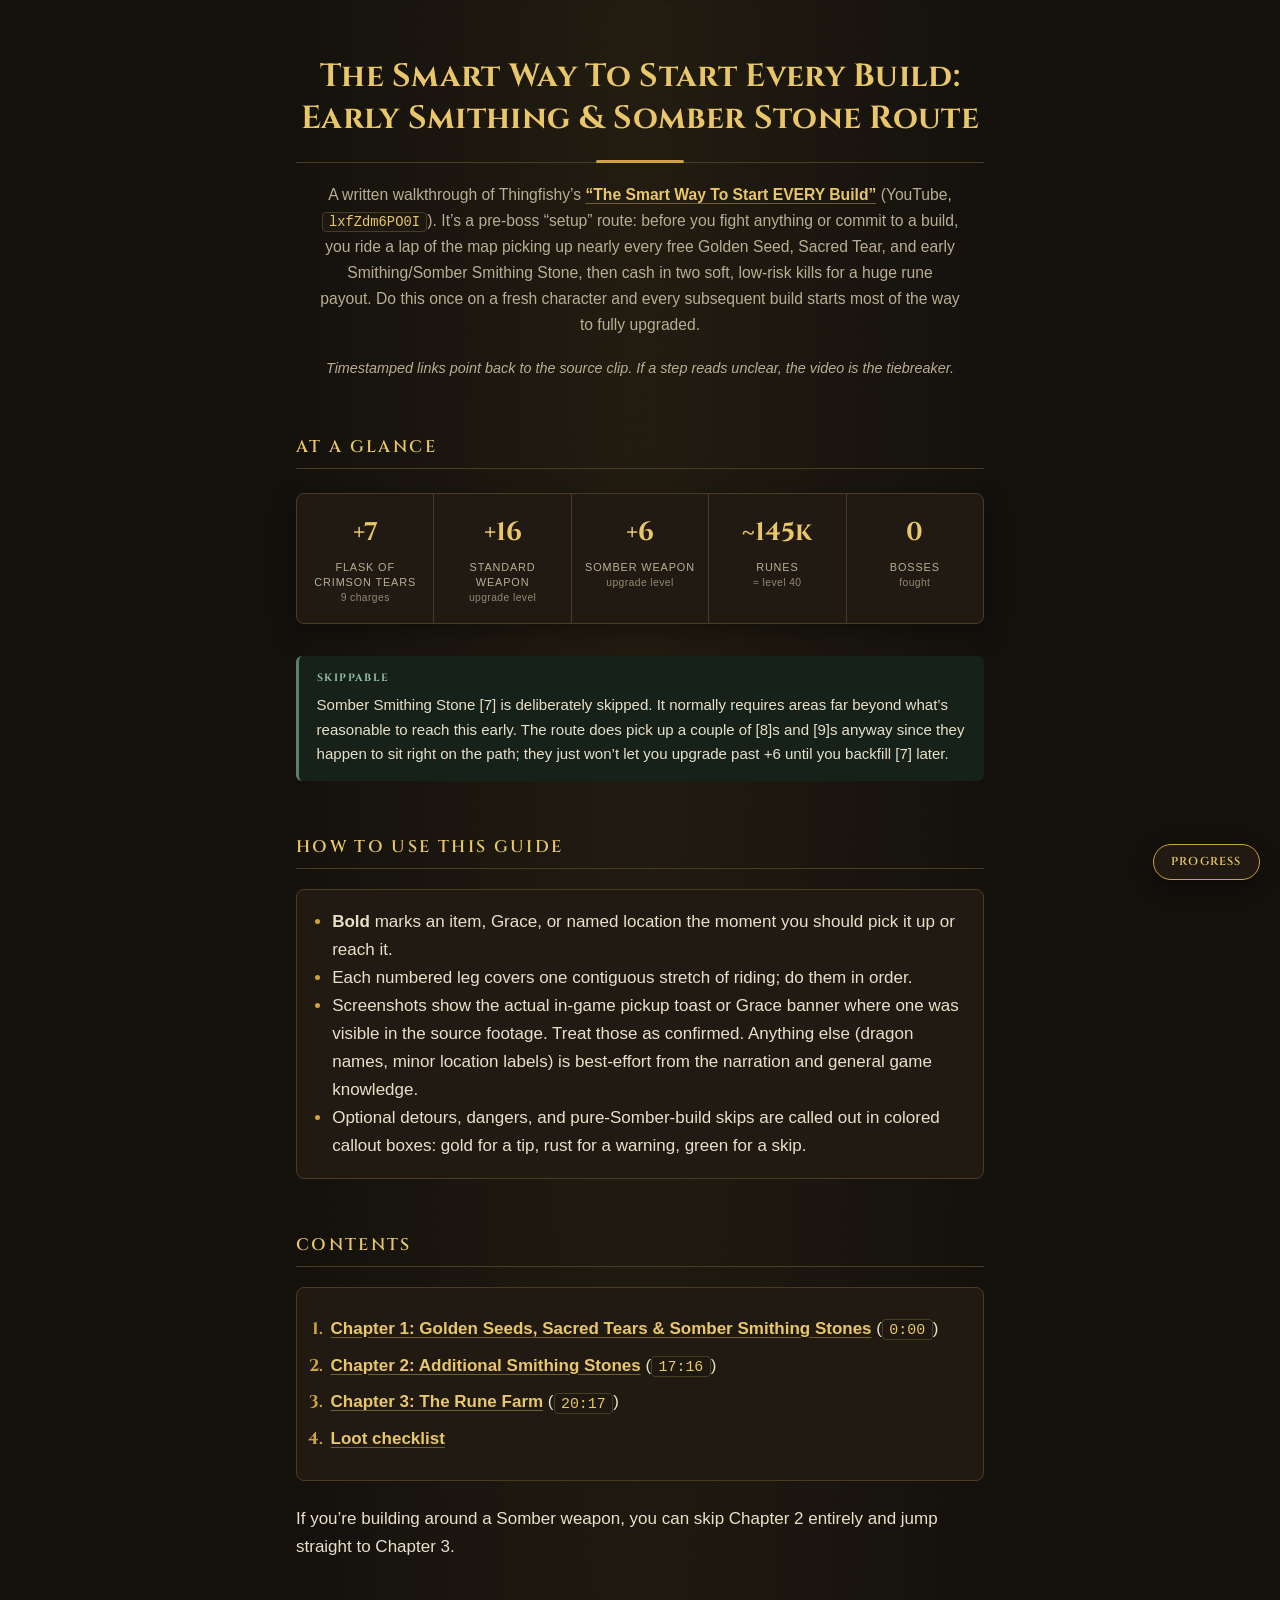
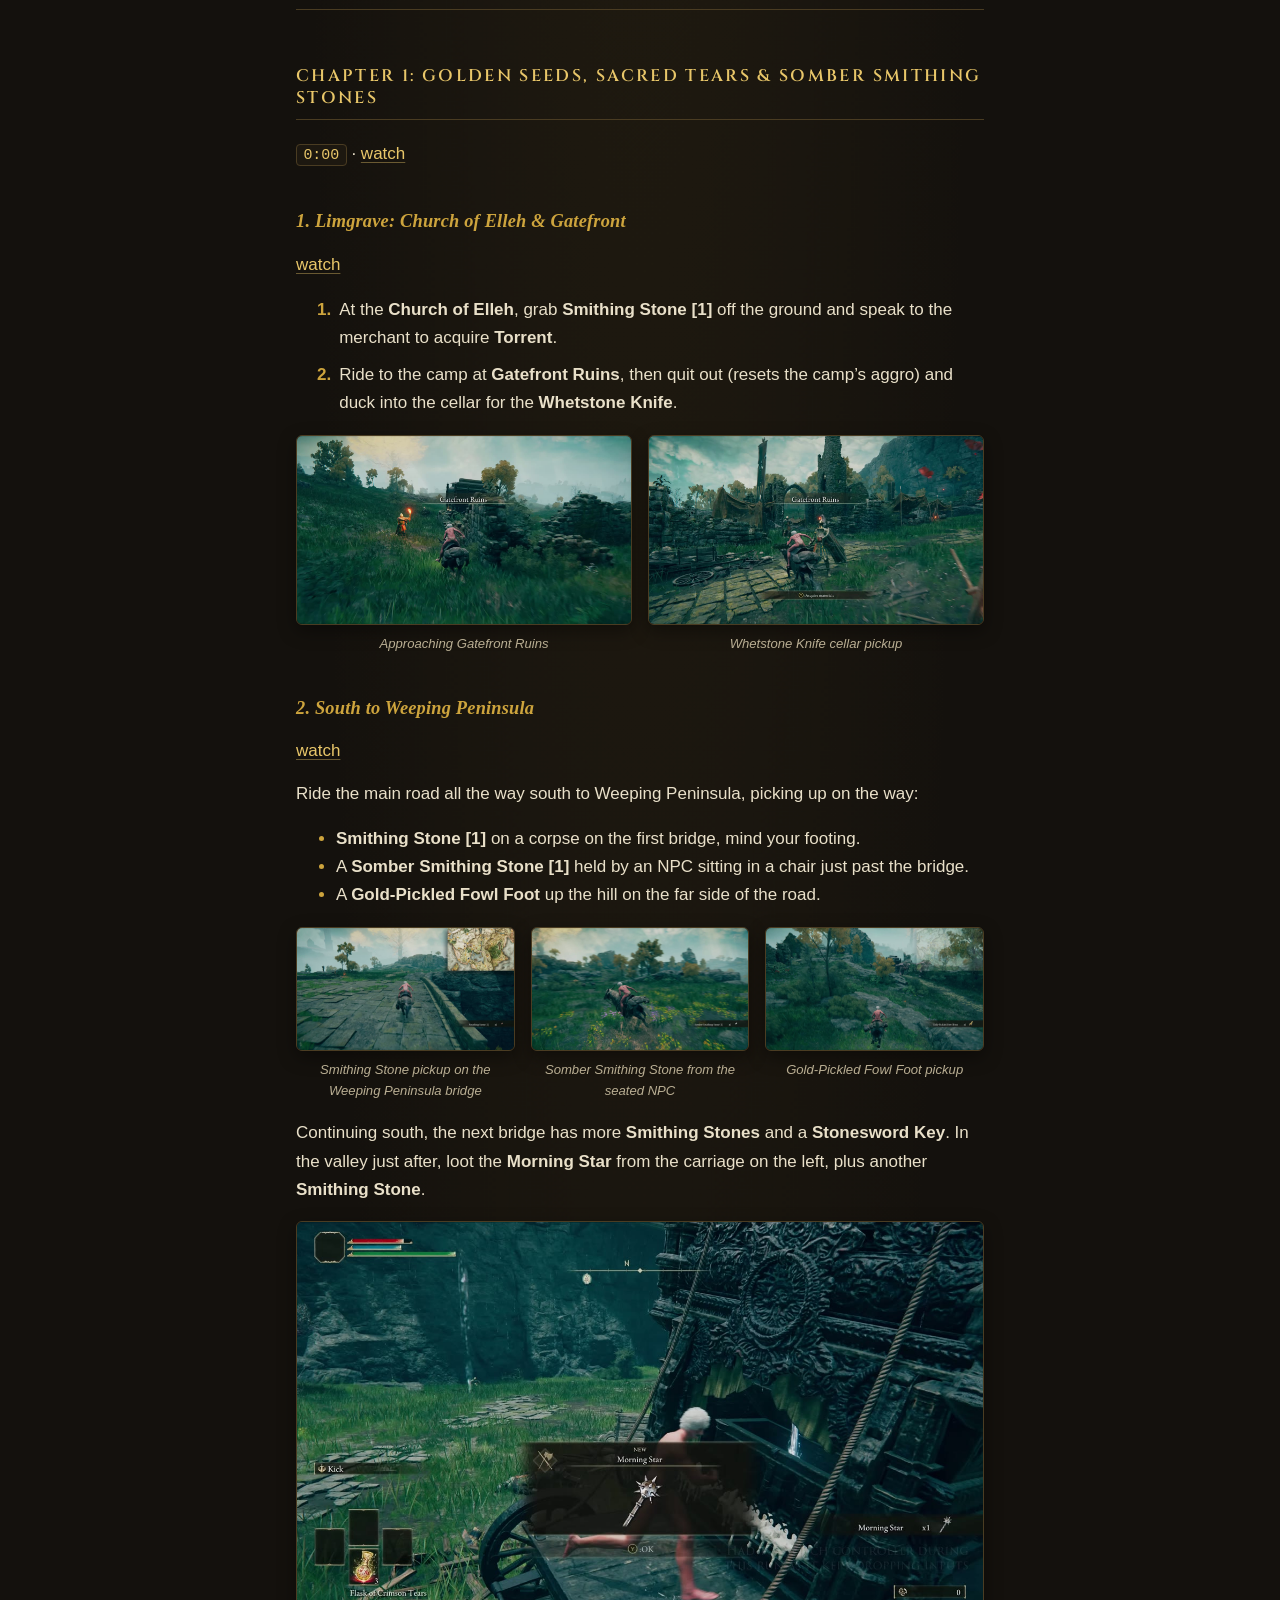
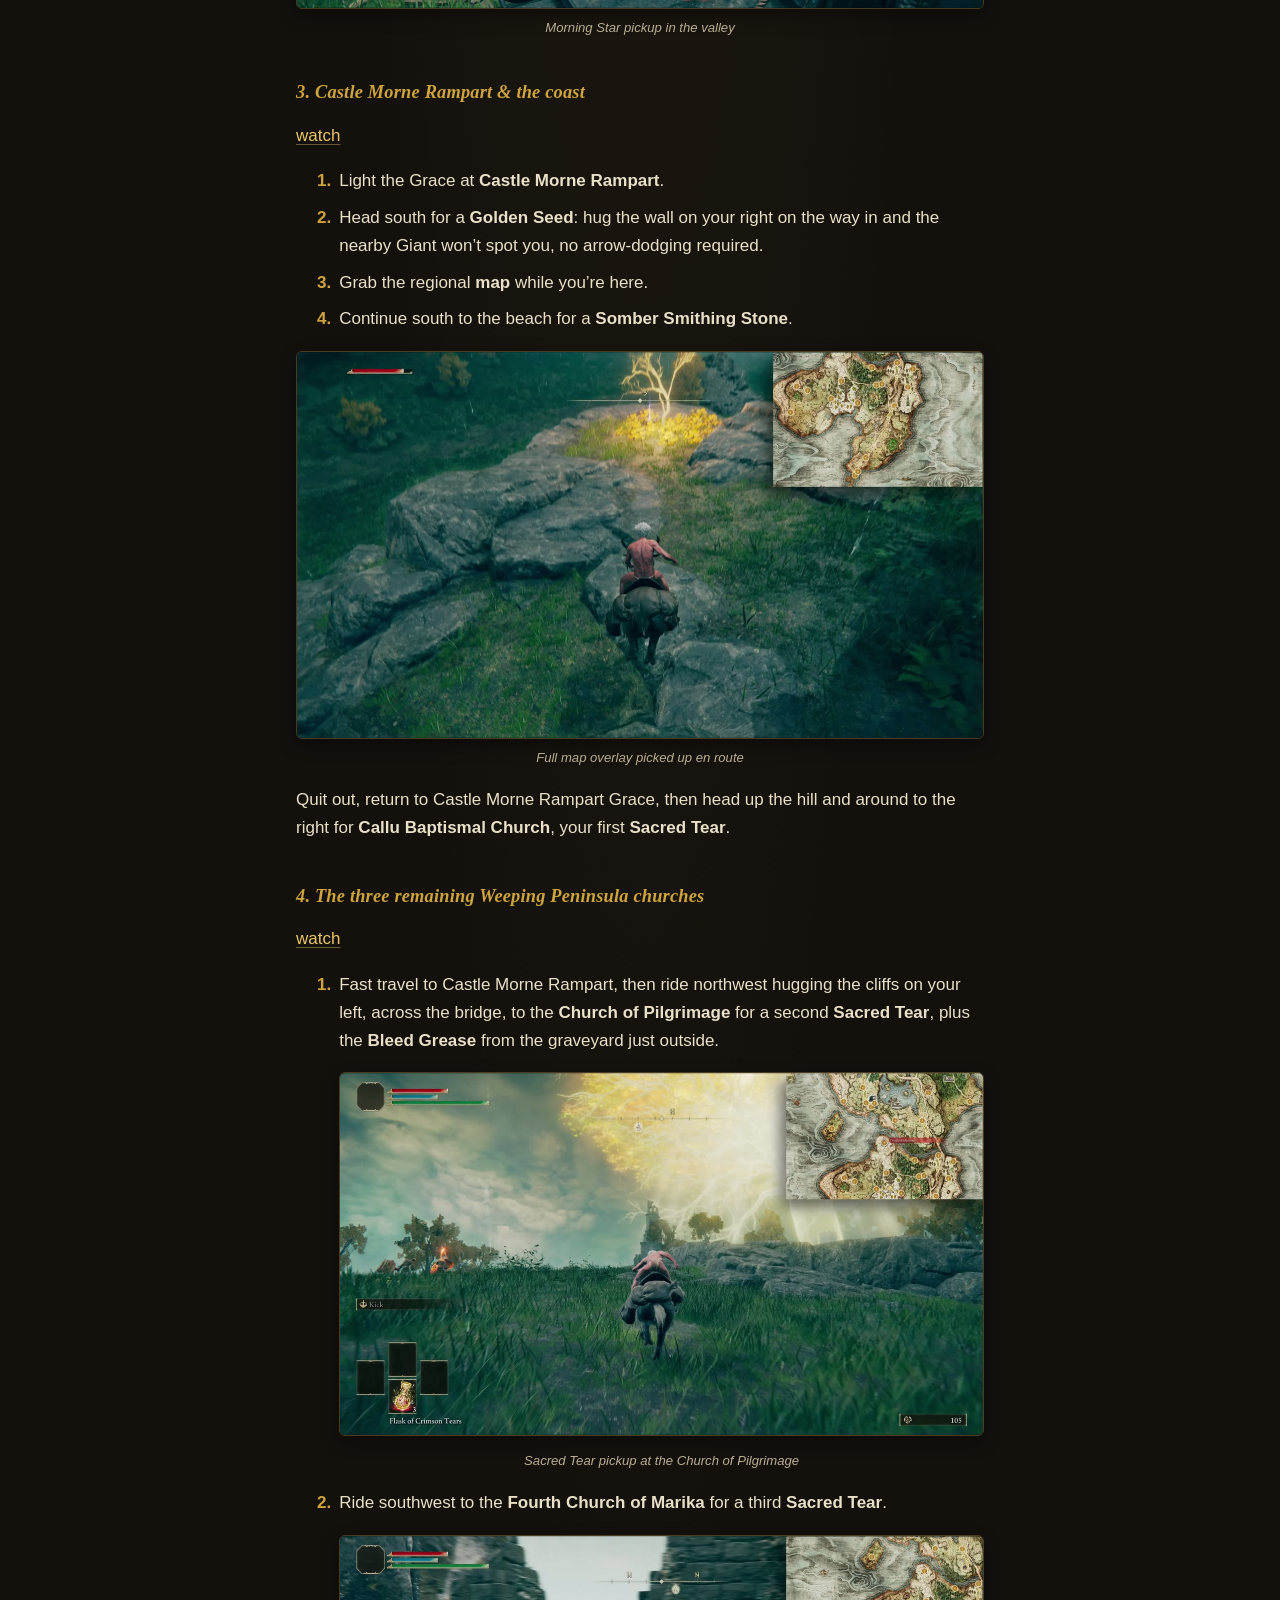
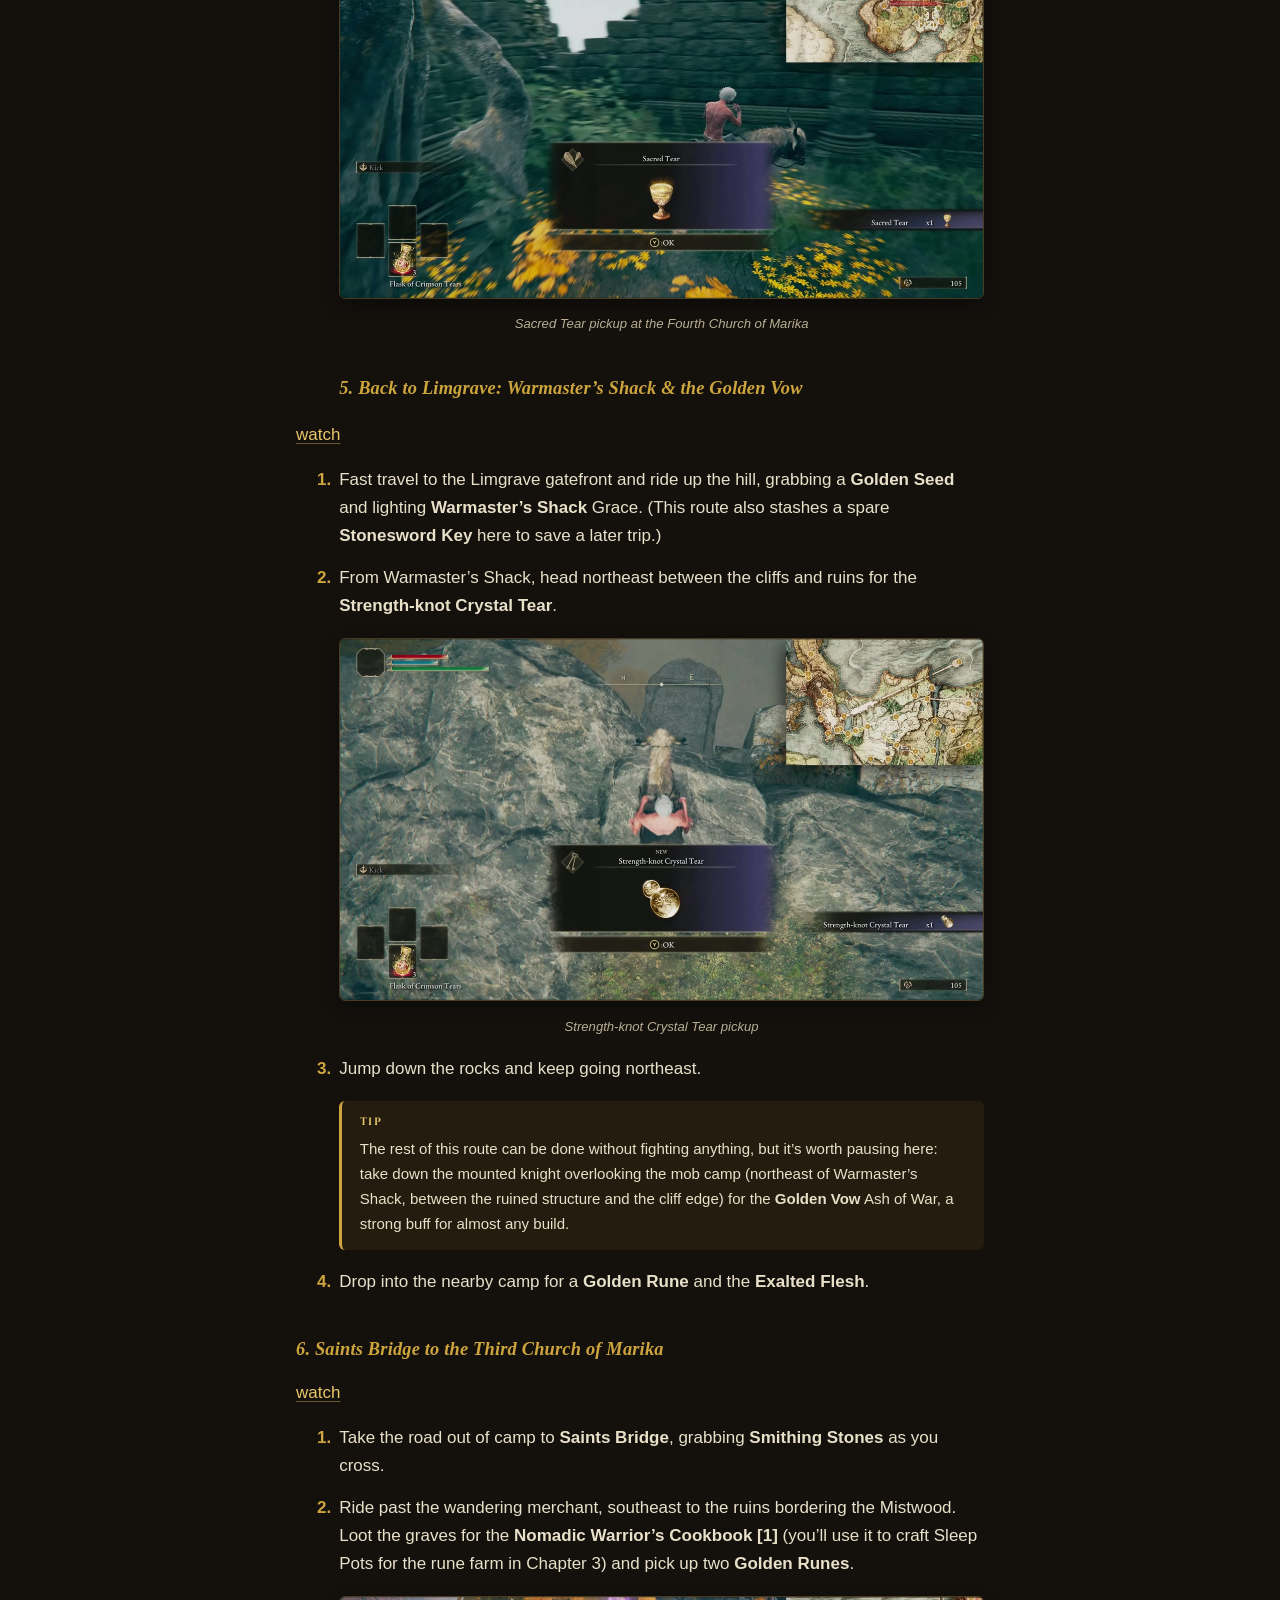
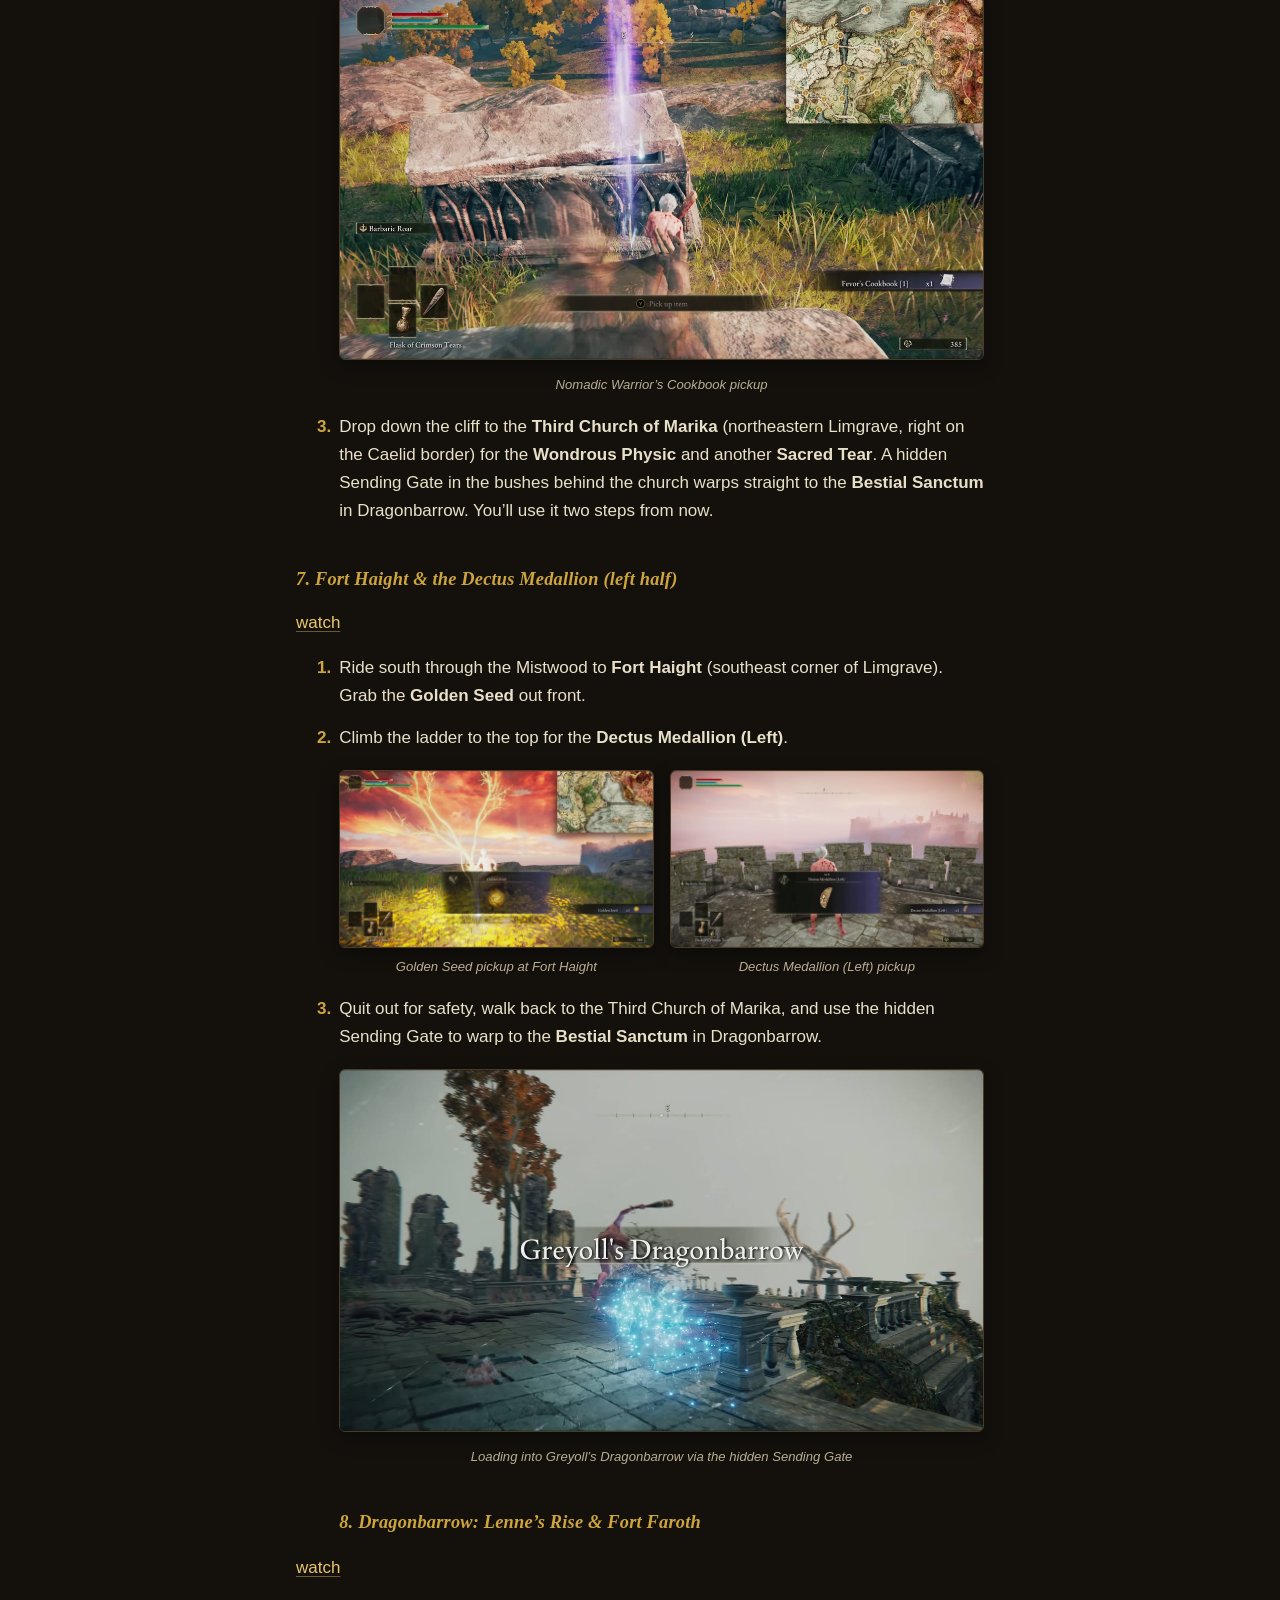
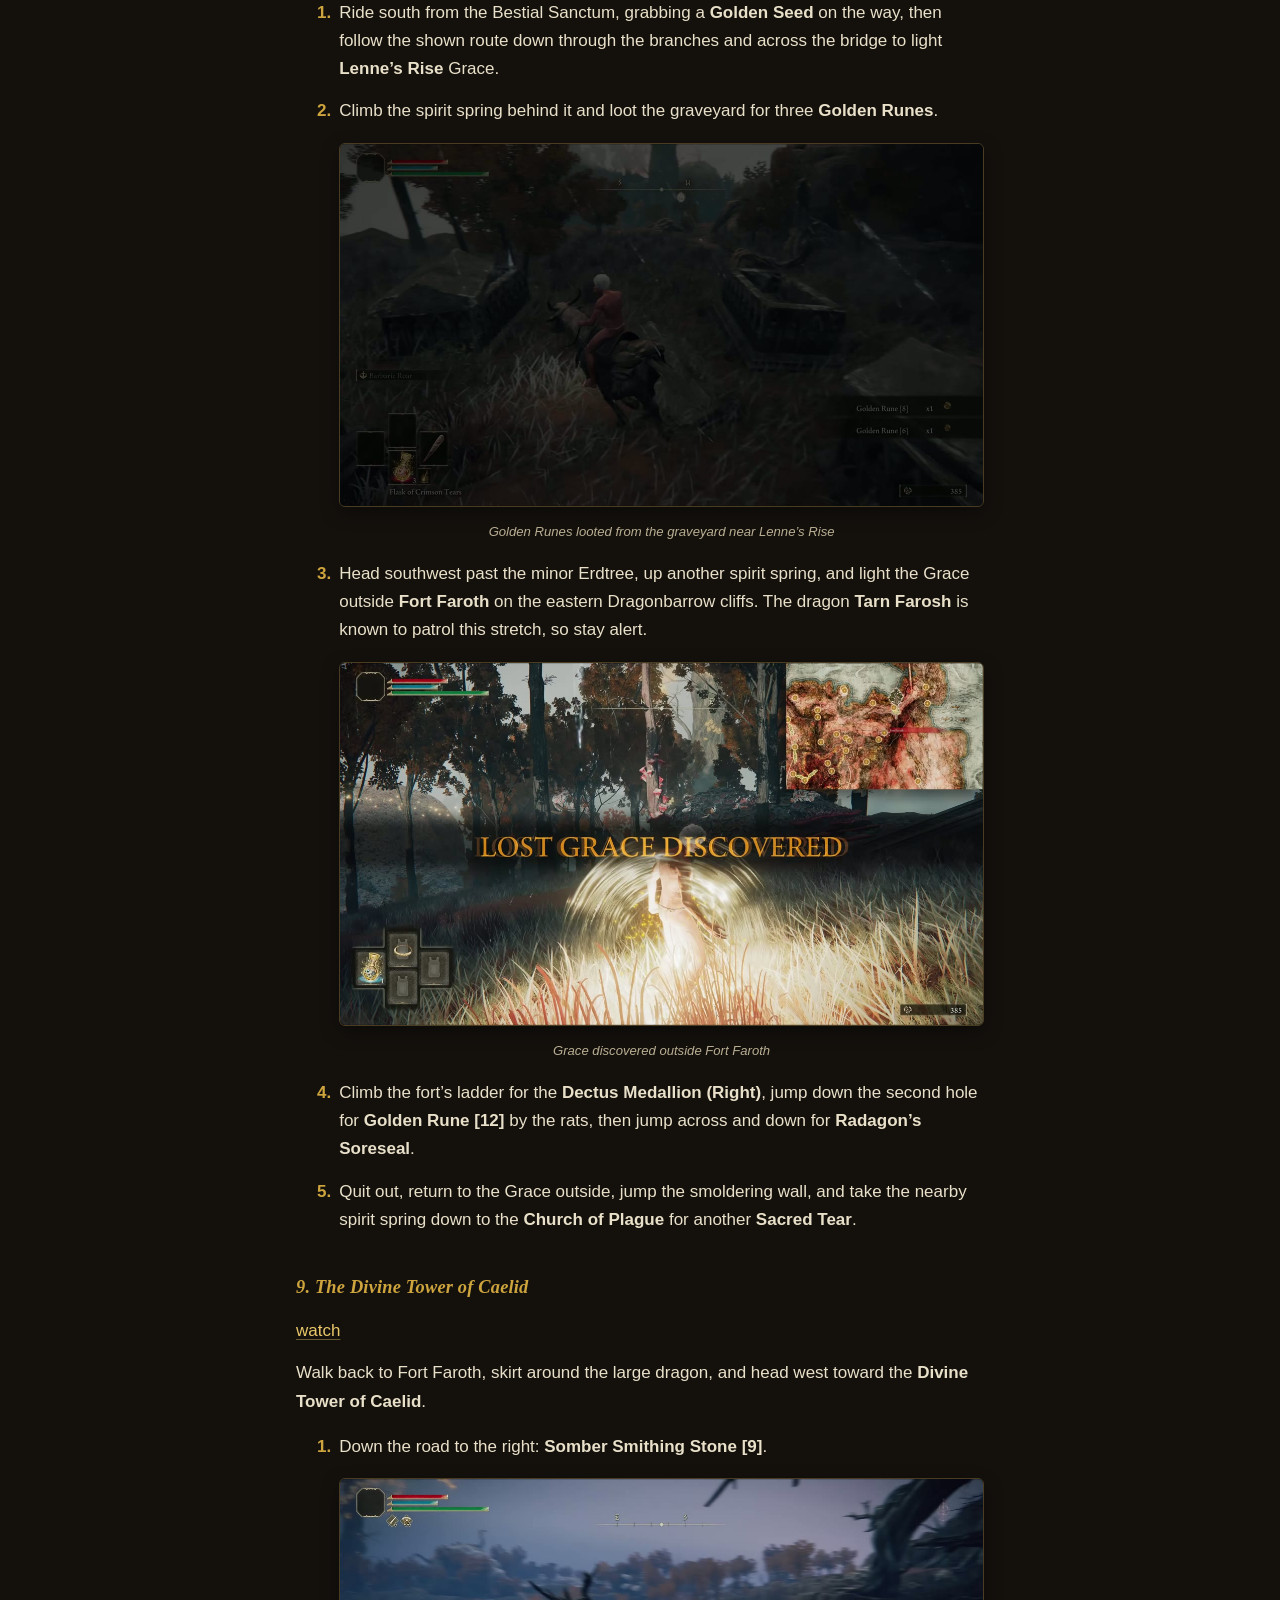
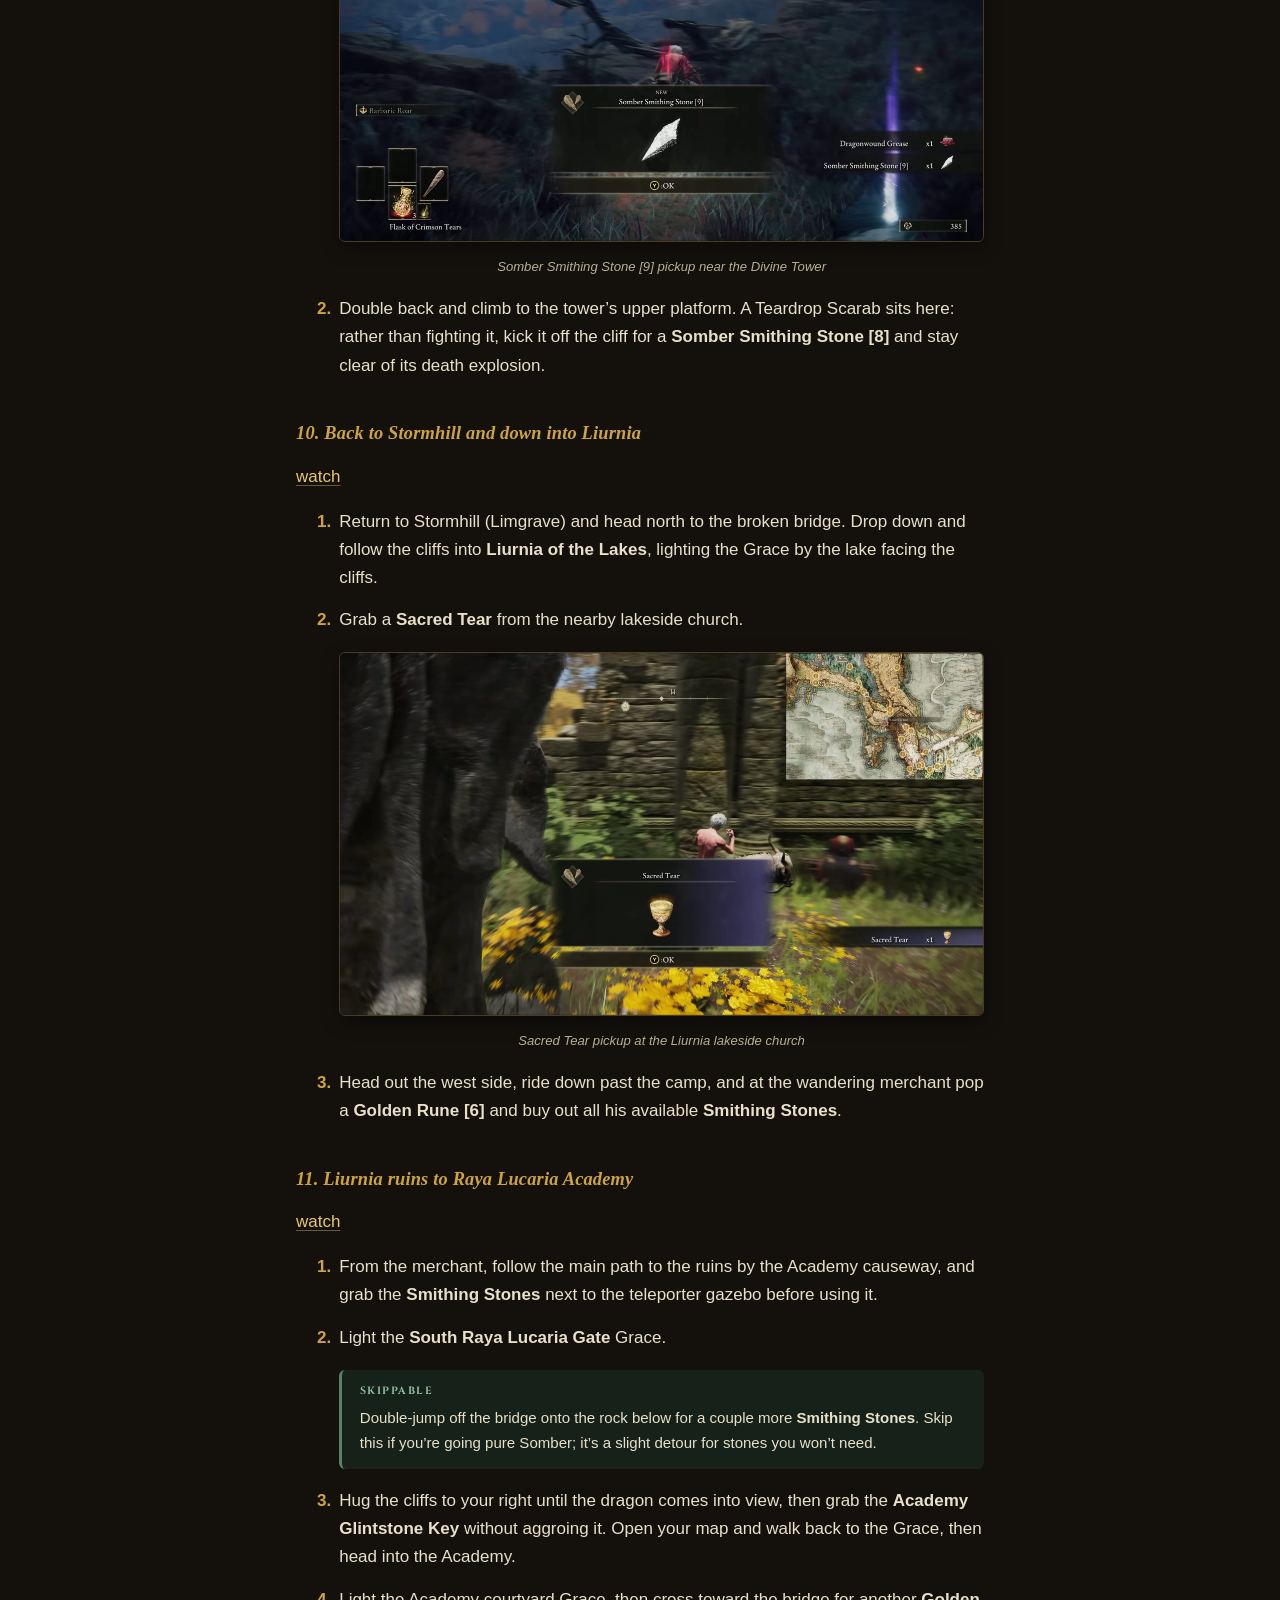
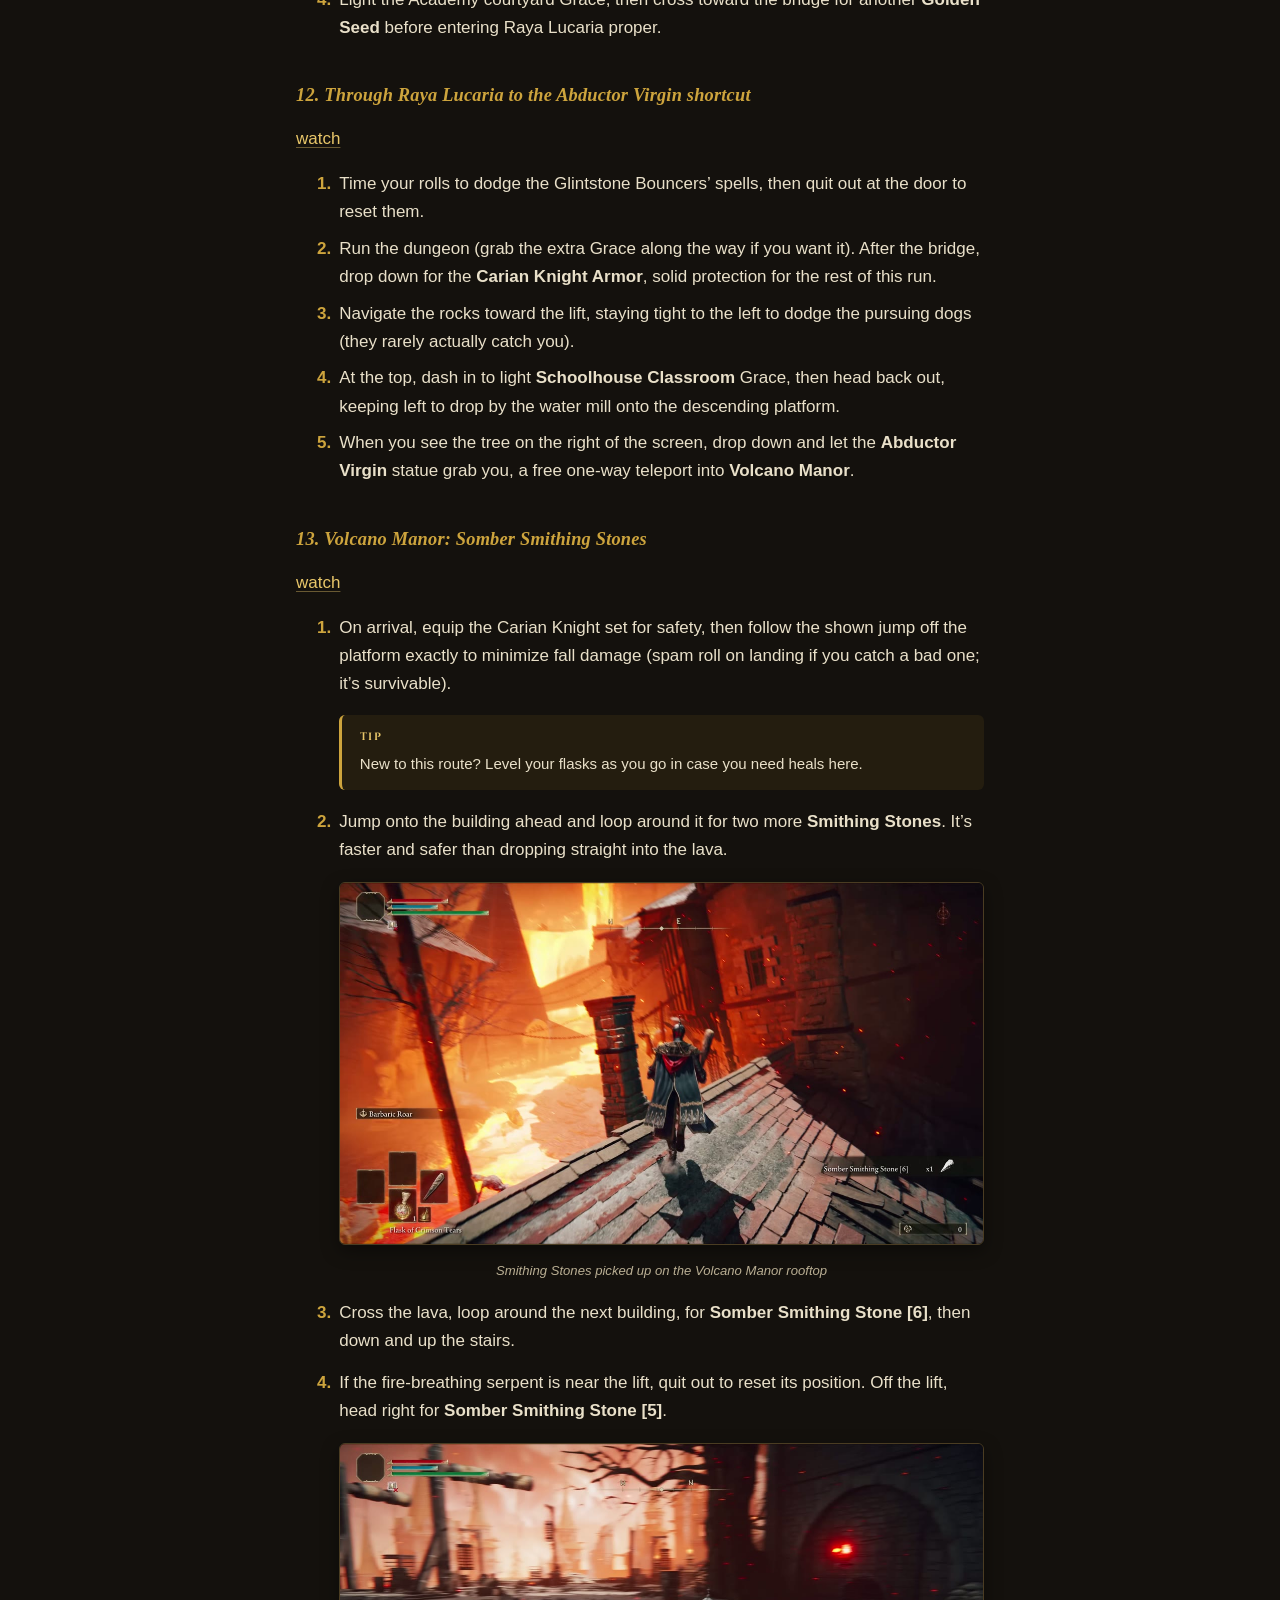
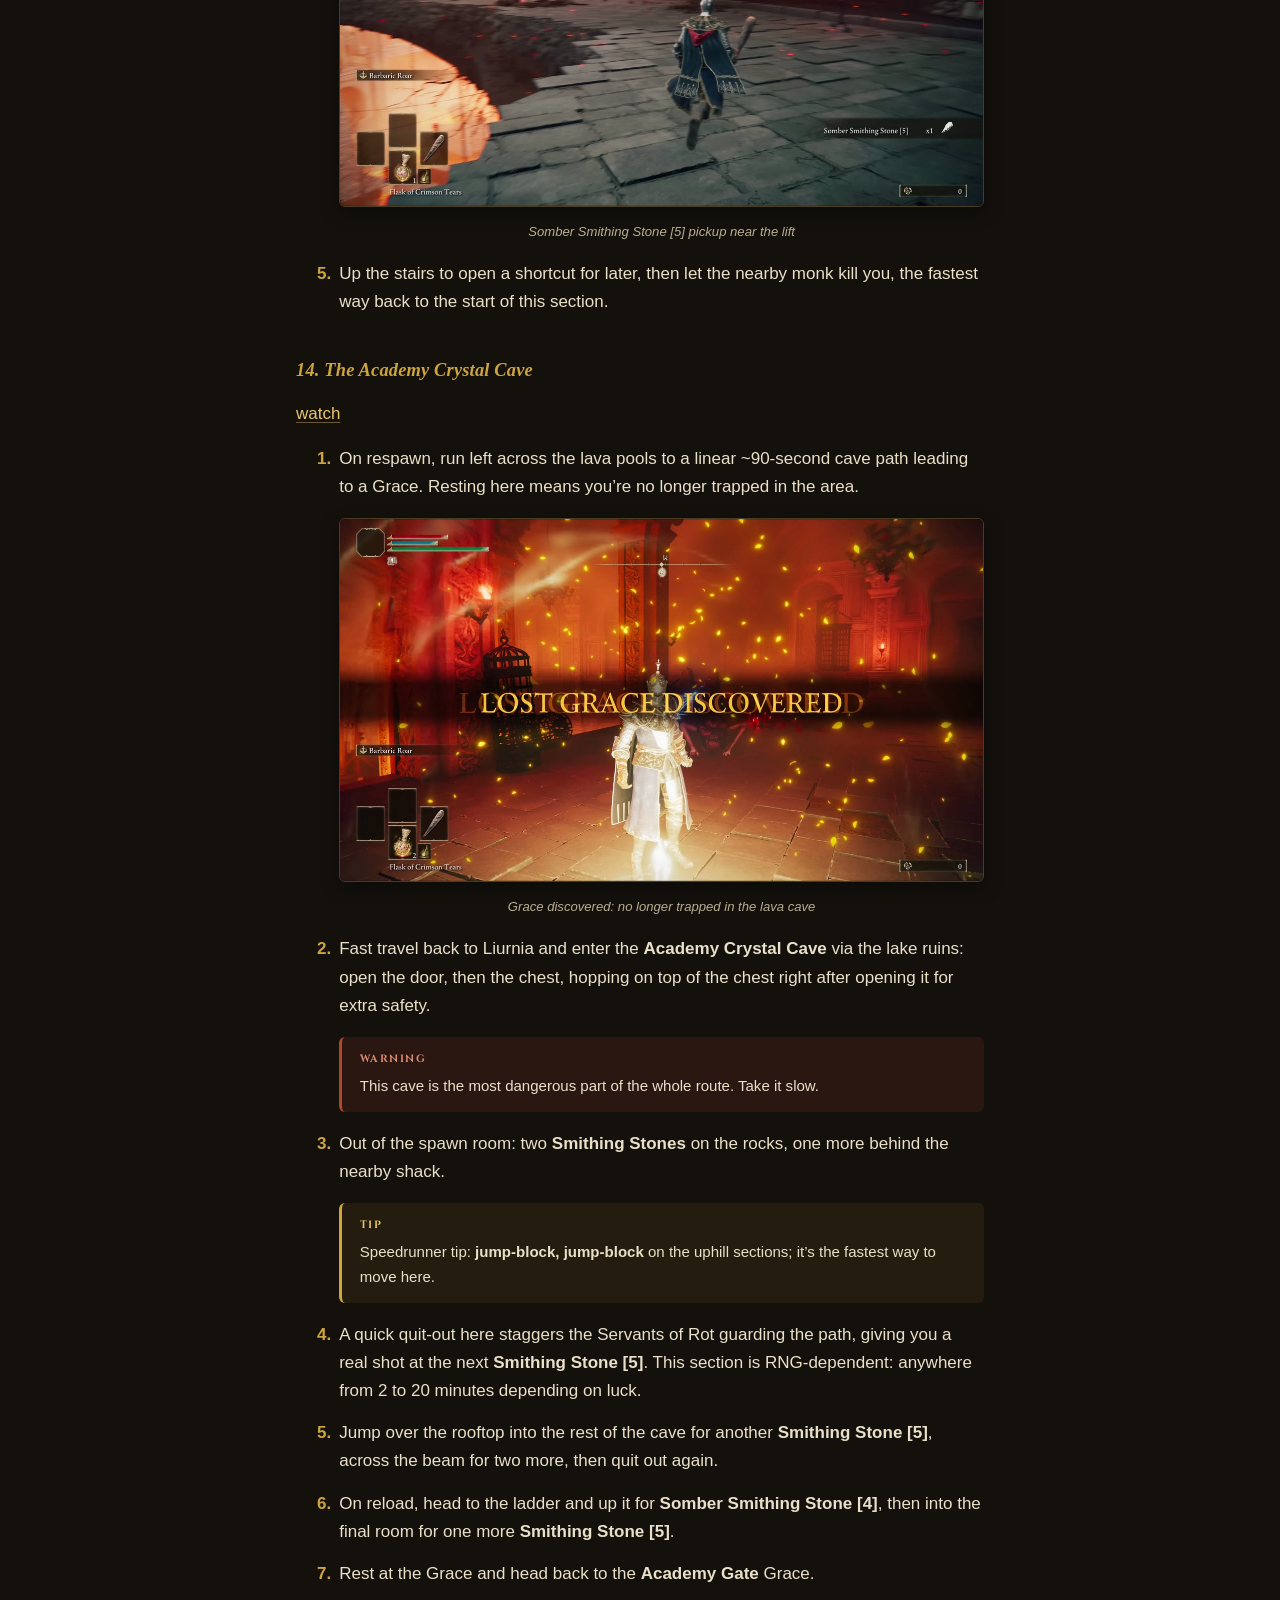
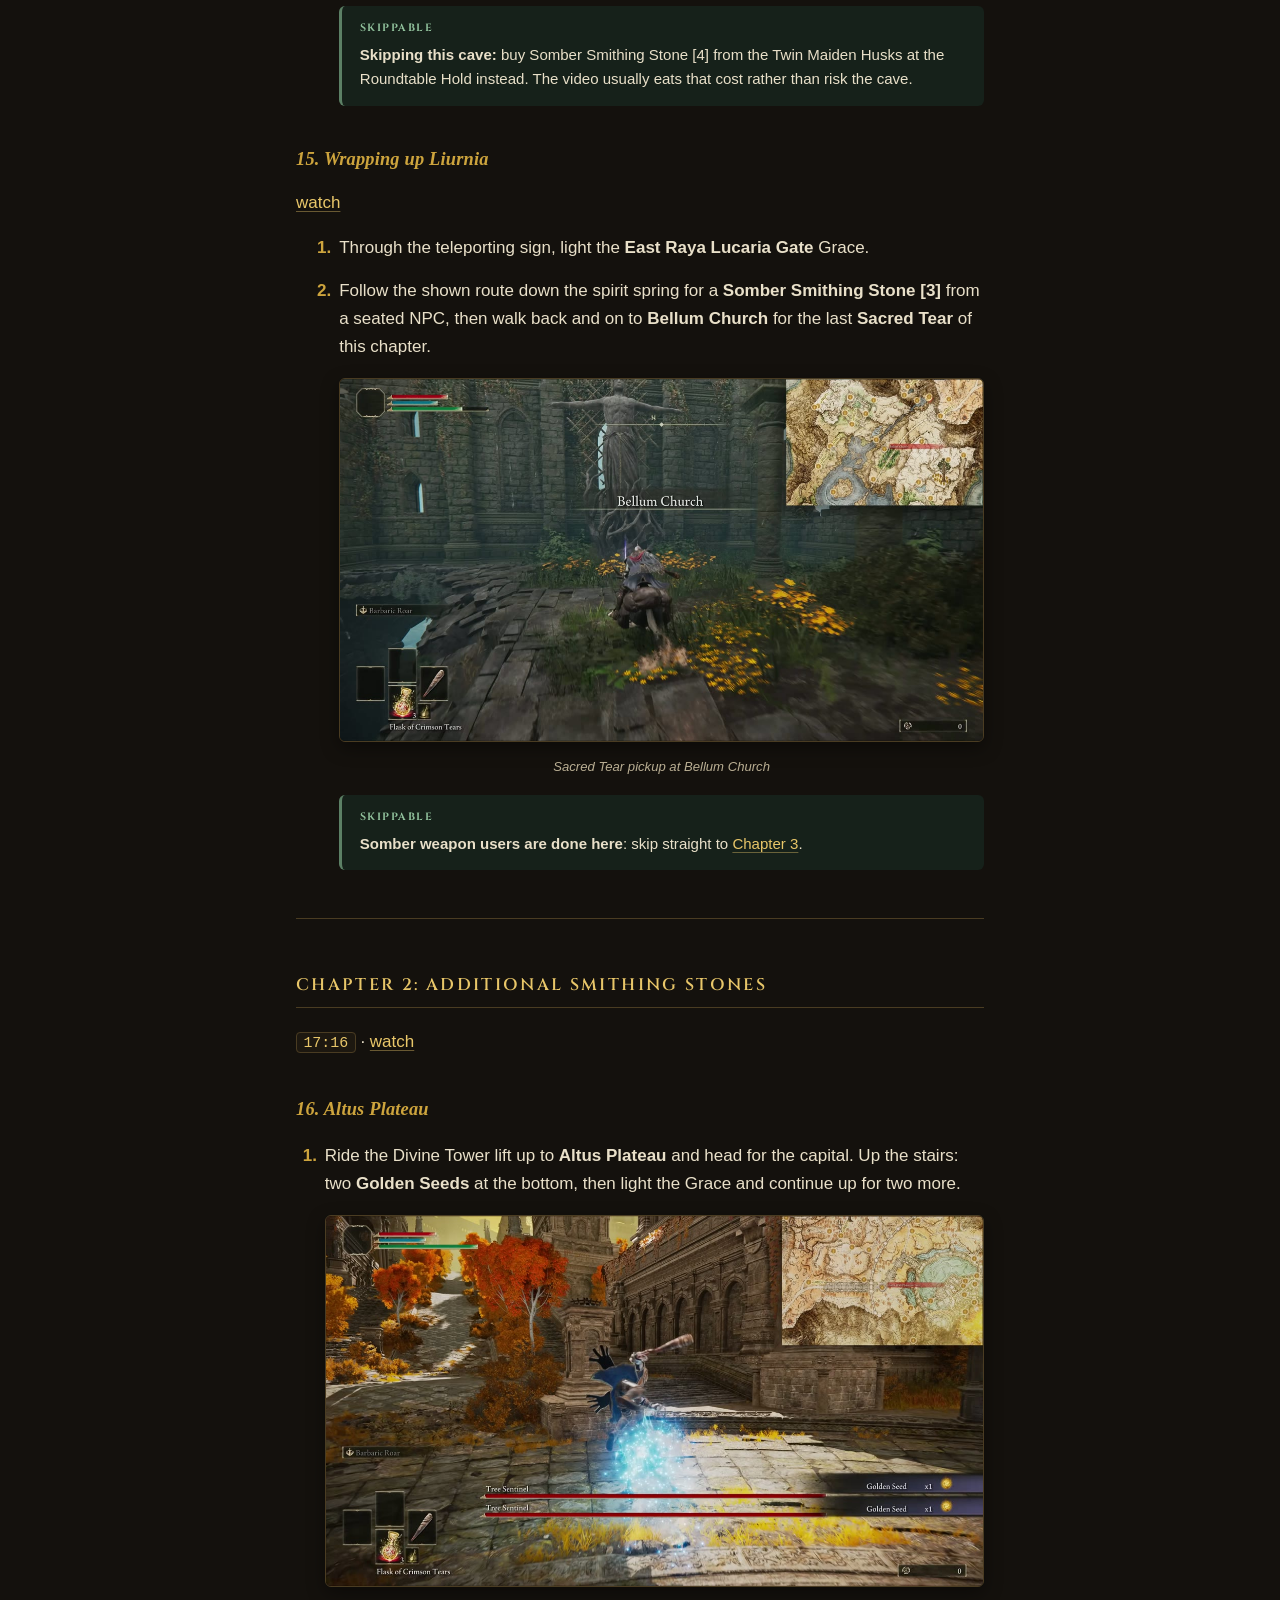
==== commit d9998202: "Fix Gatefront screenshot caption" ====
--- a/guide.html
+++ b/guide.html
@@ -118,16 +118,15 @@
 <li>At the <strong>Church of Elleh</strong>, grab <strong>Smithing Stone
 [1]</strong> off the ground and speak to the merchant to acquire
 <strong>Torrent</strong>.</li>
-<li>Ride to the camp at <strong>Gatefront Ruins</strong>: loot the
-<strong>Flask of Wondrous Physic</strong> from the back of the carriage
-south of camp, then quit out (resets the camp’s aggro) and duck into the
-cellar for the <strong>Whetstone Knife</strong>.</li>
+<li>Ride to the camp at <strong>Gatefront Ruins</strong>, then quit out
+(resets the camp’s aggro) and duck into the cellar for the
+<strong>Whetstone Knife</strong>.</li>
 </ol>
 <div class="shots">
 <figure>
-<img src="images/02_flask_wondrous_physic.jpg" alt="Flask of Wondrous Physic pickup at Gatefront Ruins" loading="lazy">
-<figcaption>
-Flask of Wondrous Physic pickup at Gatefront Ruins
+<img src="images/02_gatefront_ruins.jpg" alt="Approaching Gatefront Ruins" loading="lazy">
+<figcaption>
+Approaching Gatefront Ruins
 </figcaption>
 </figure>
 <figure>
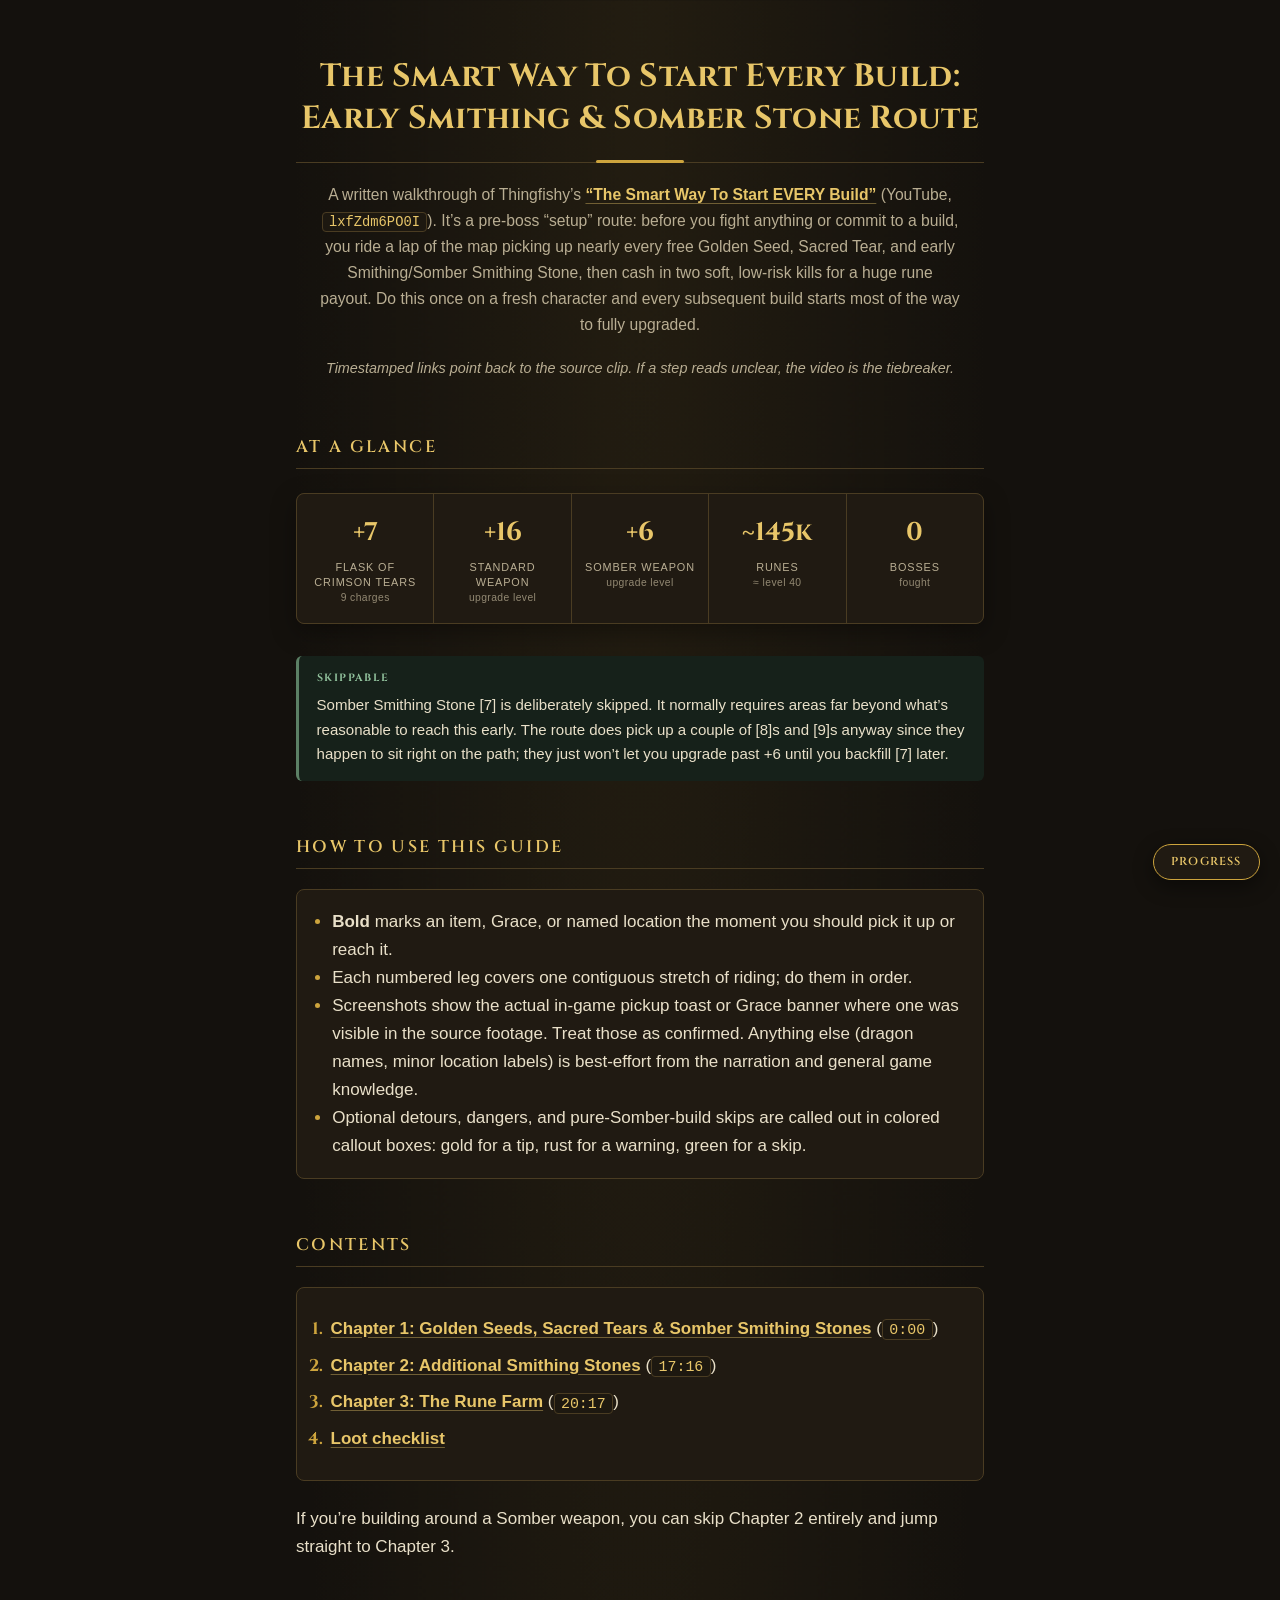
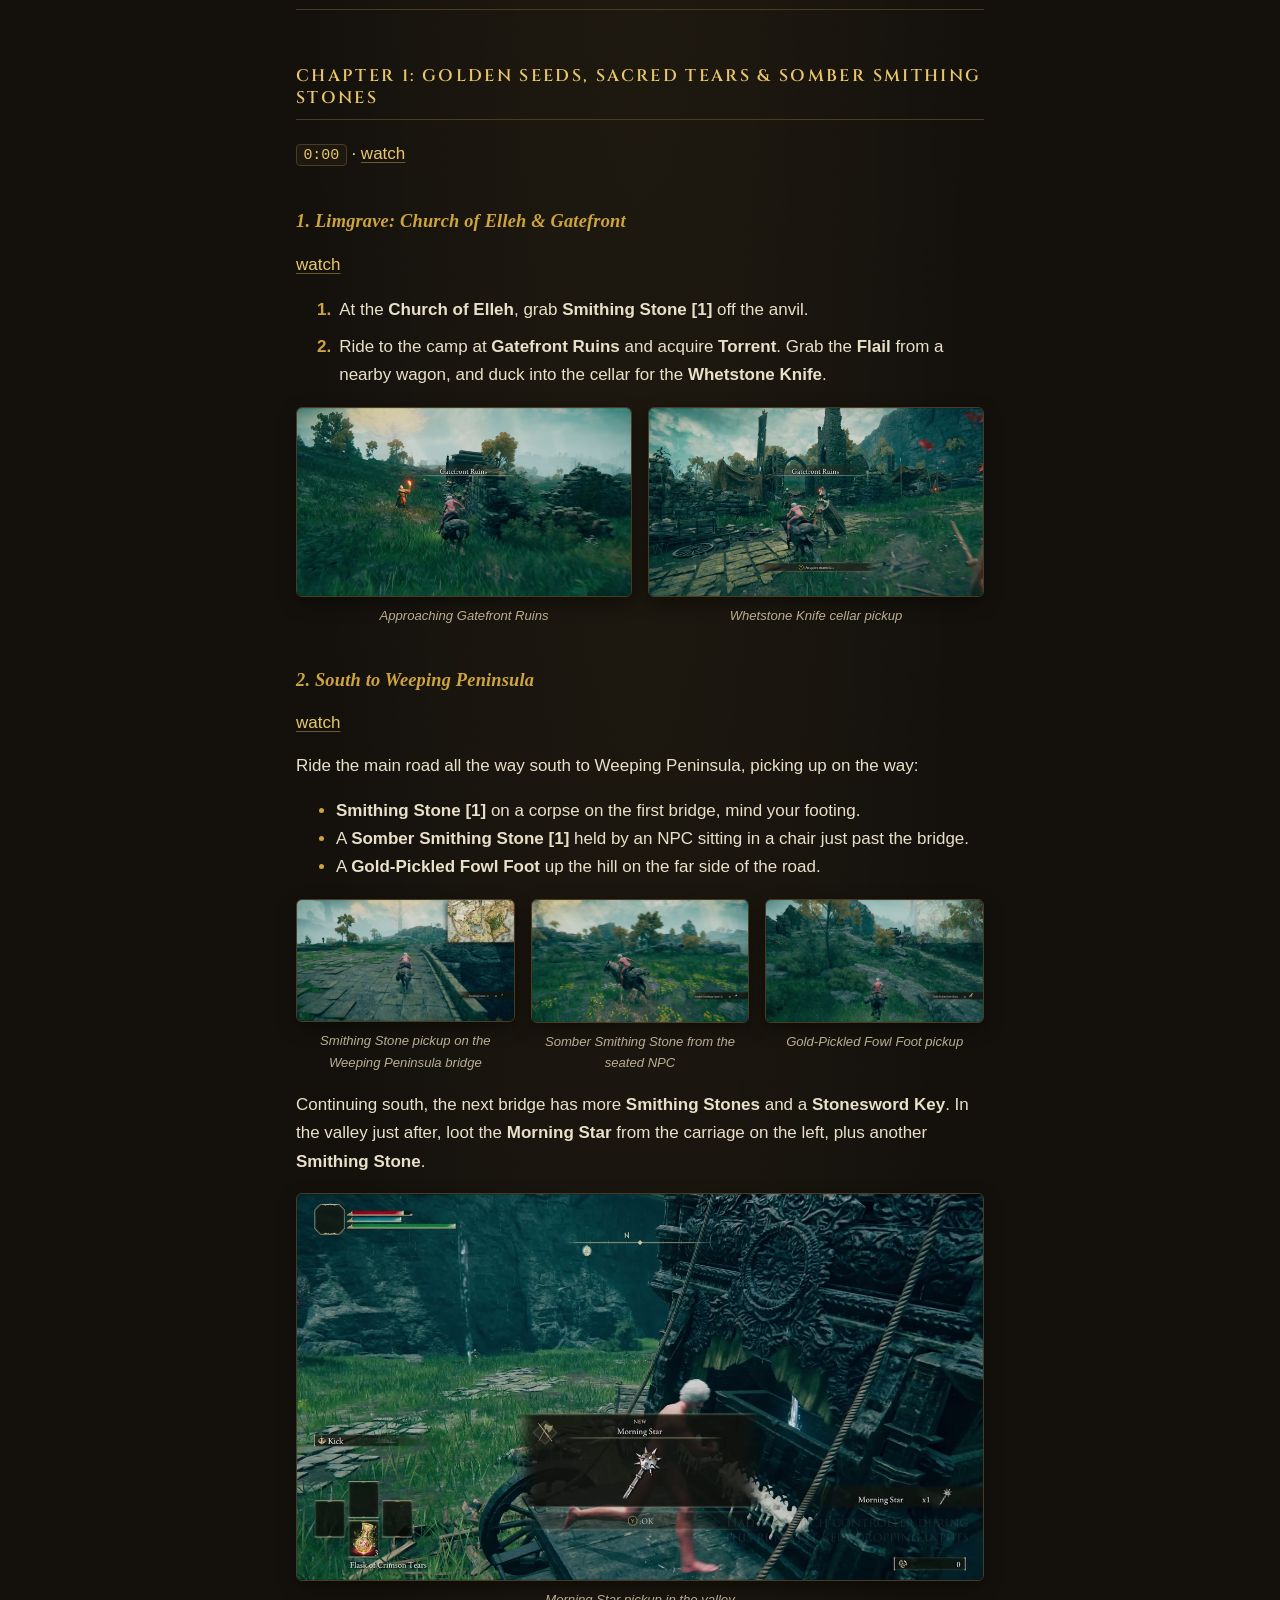
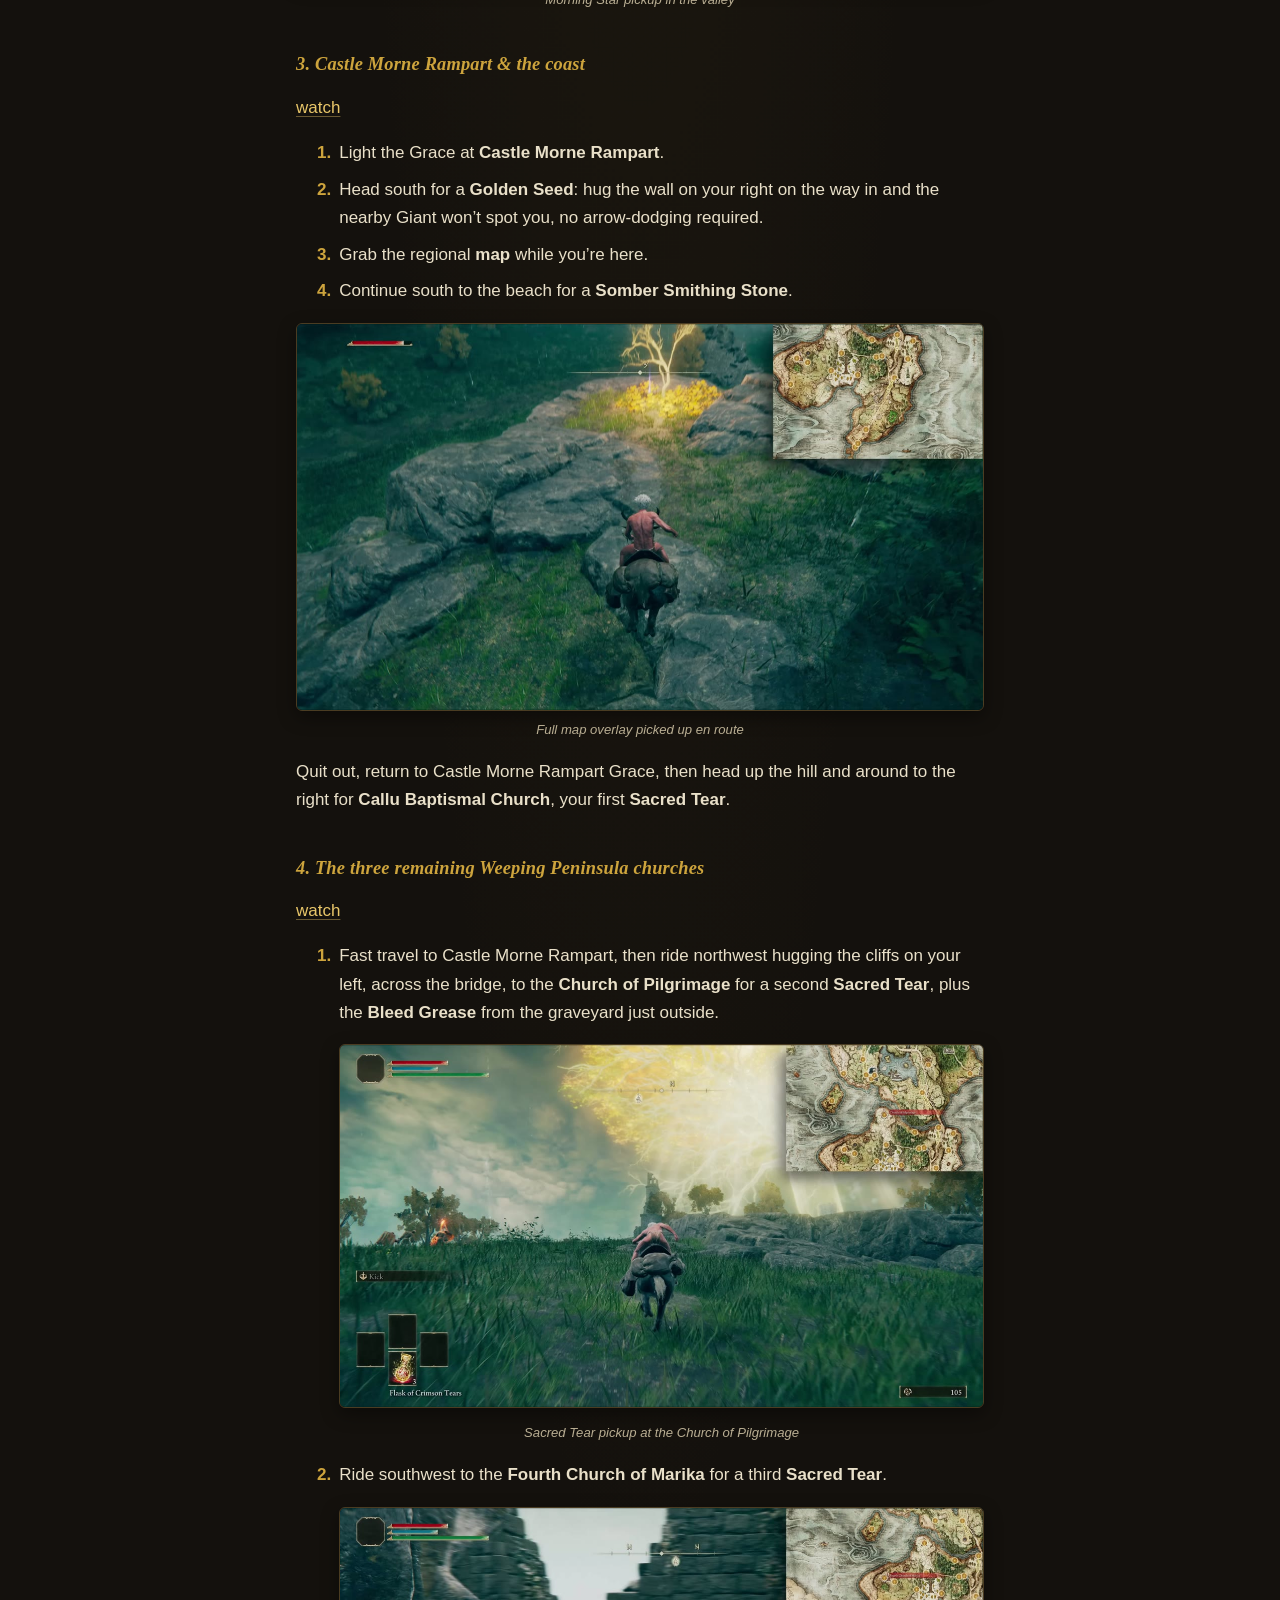
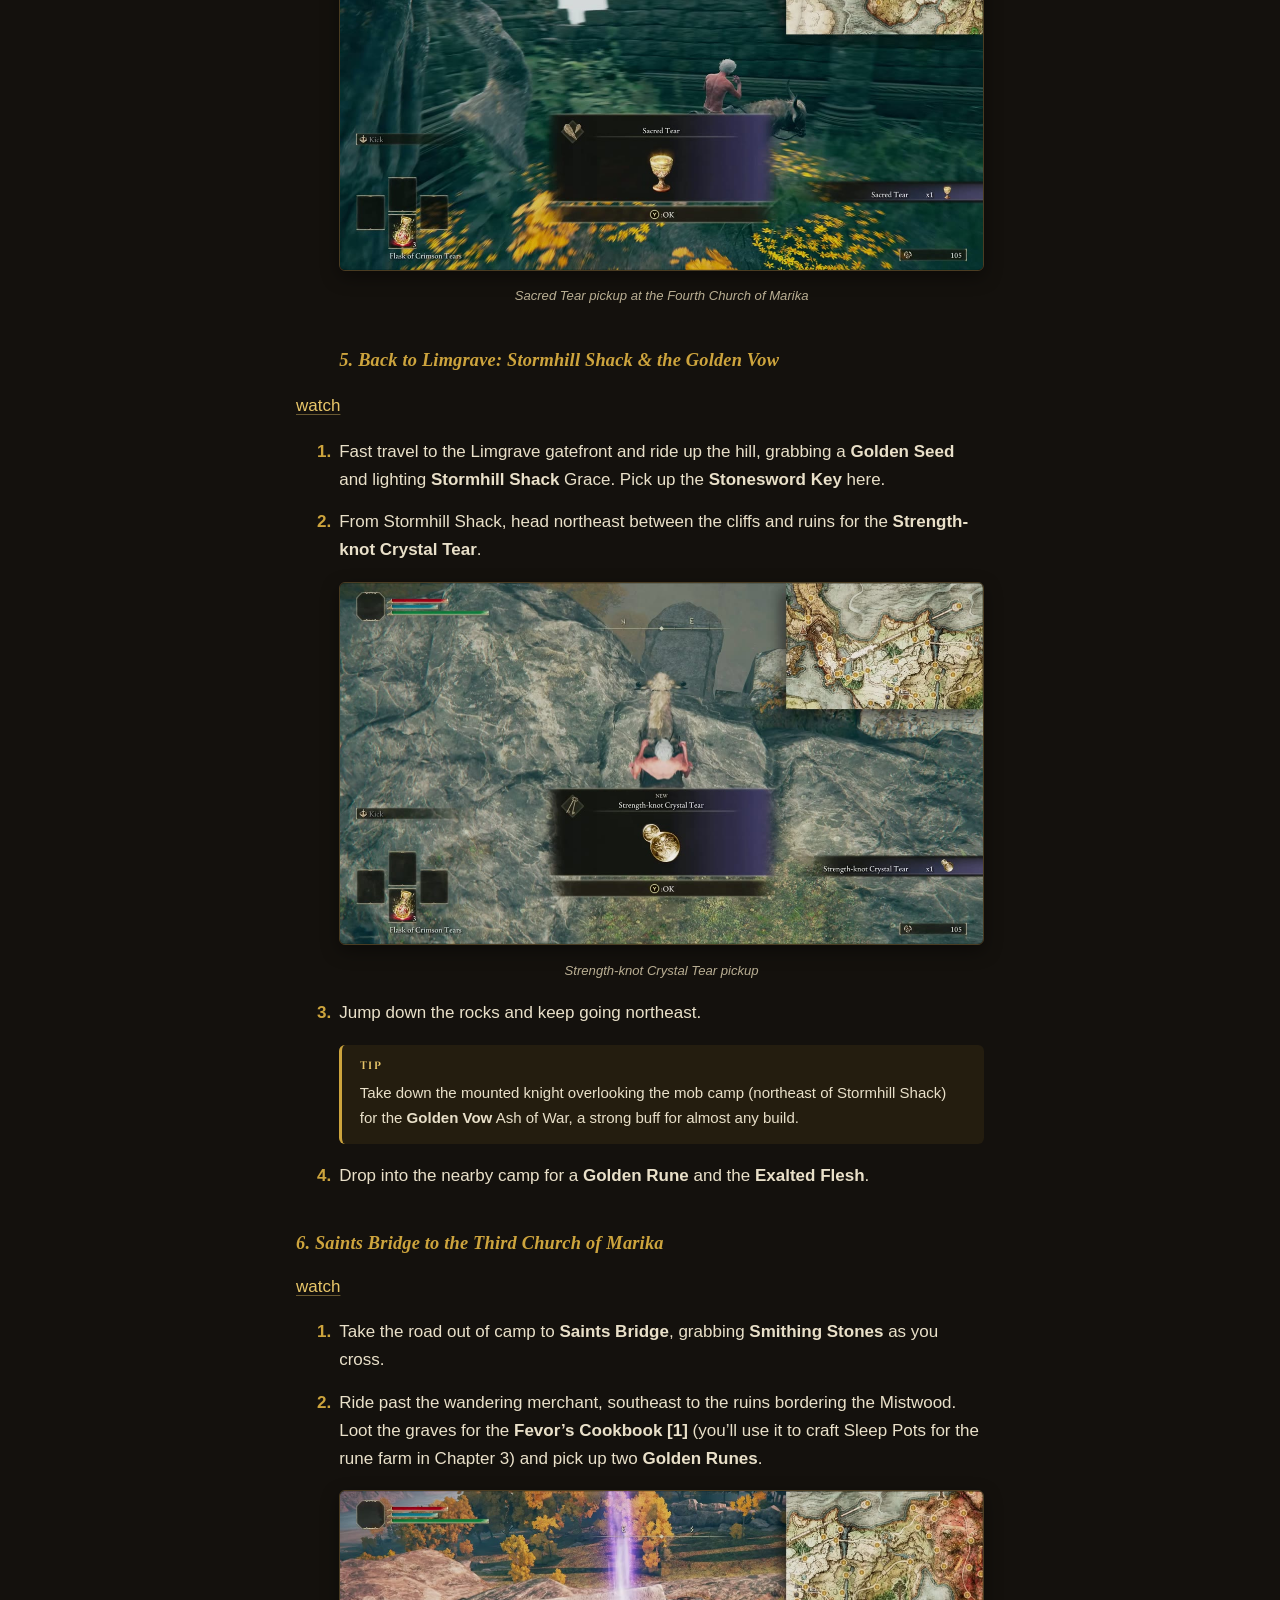
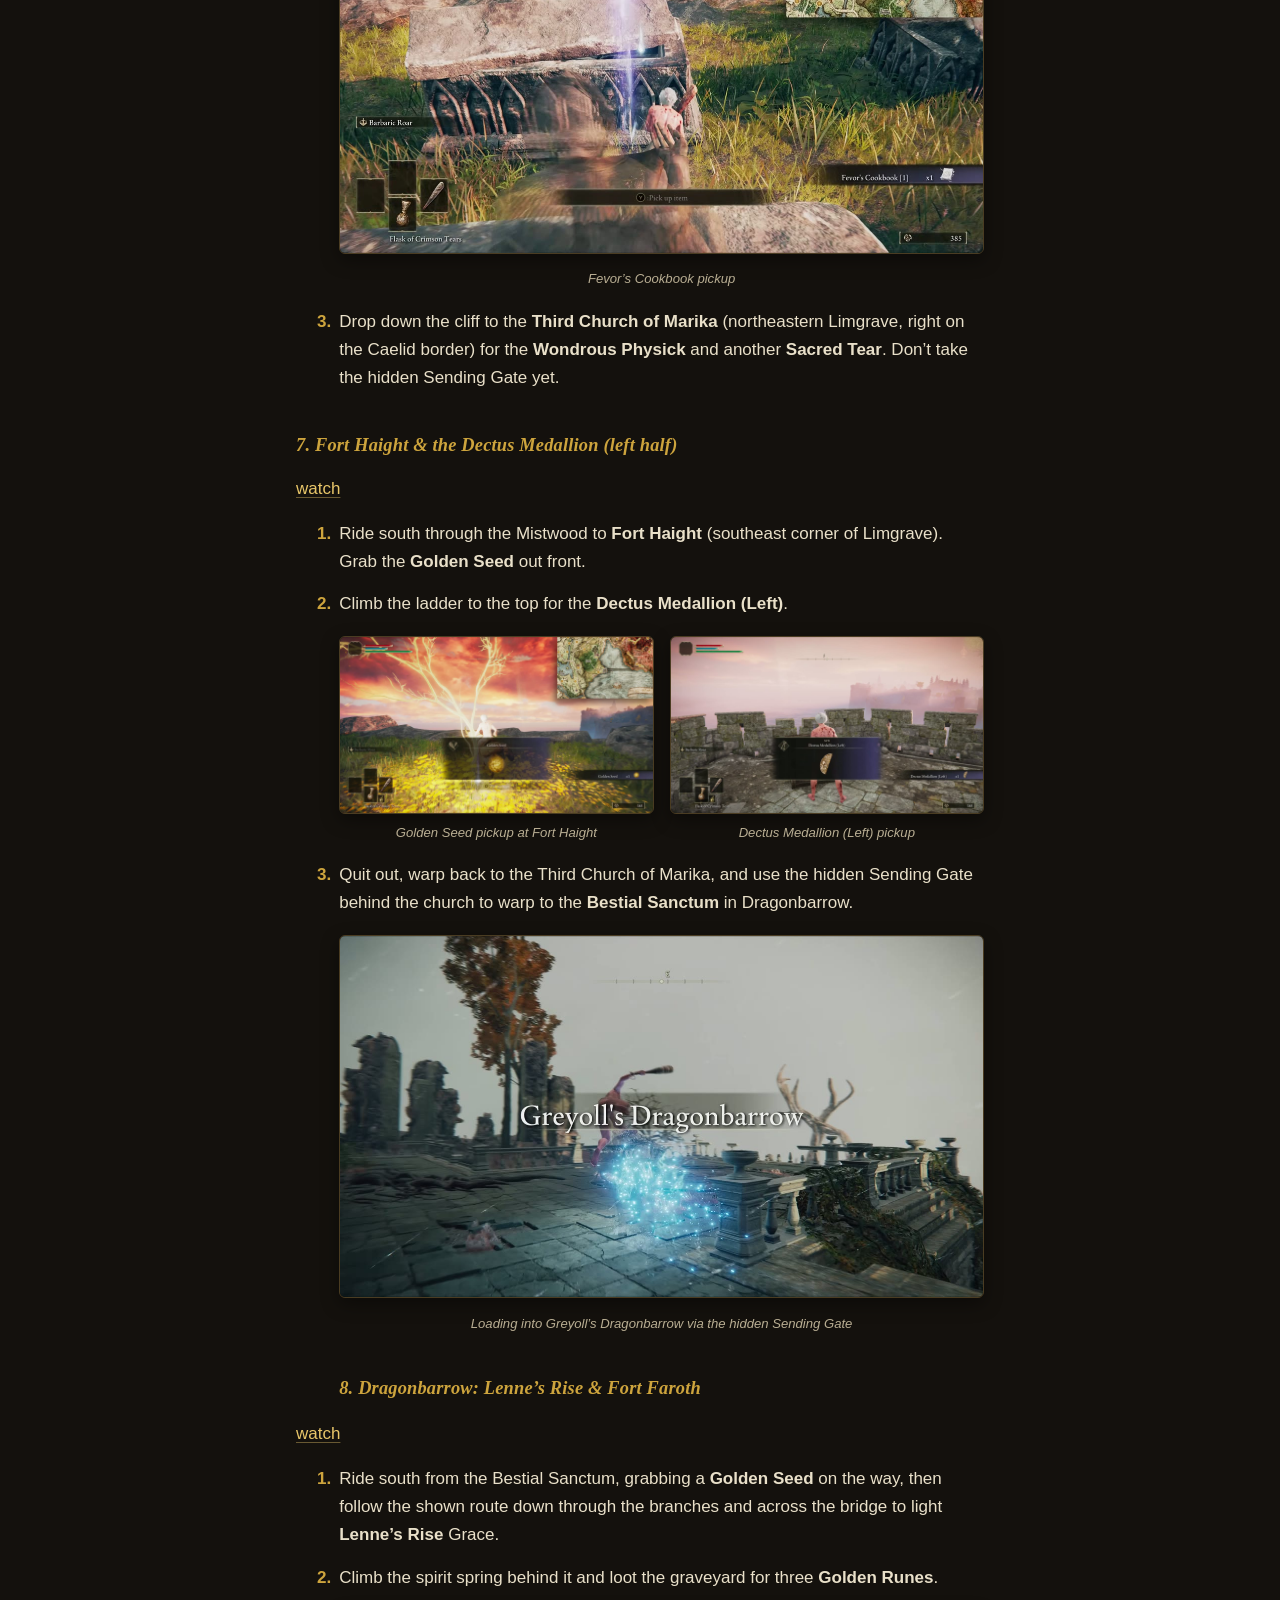
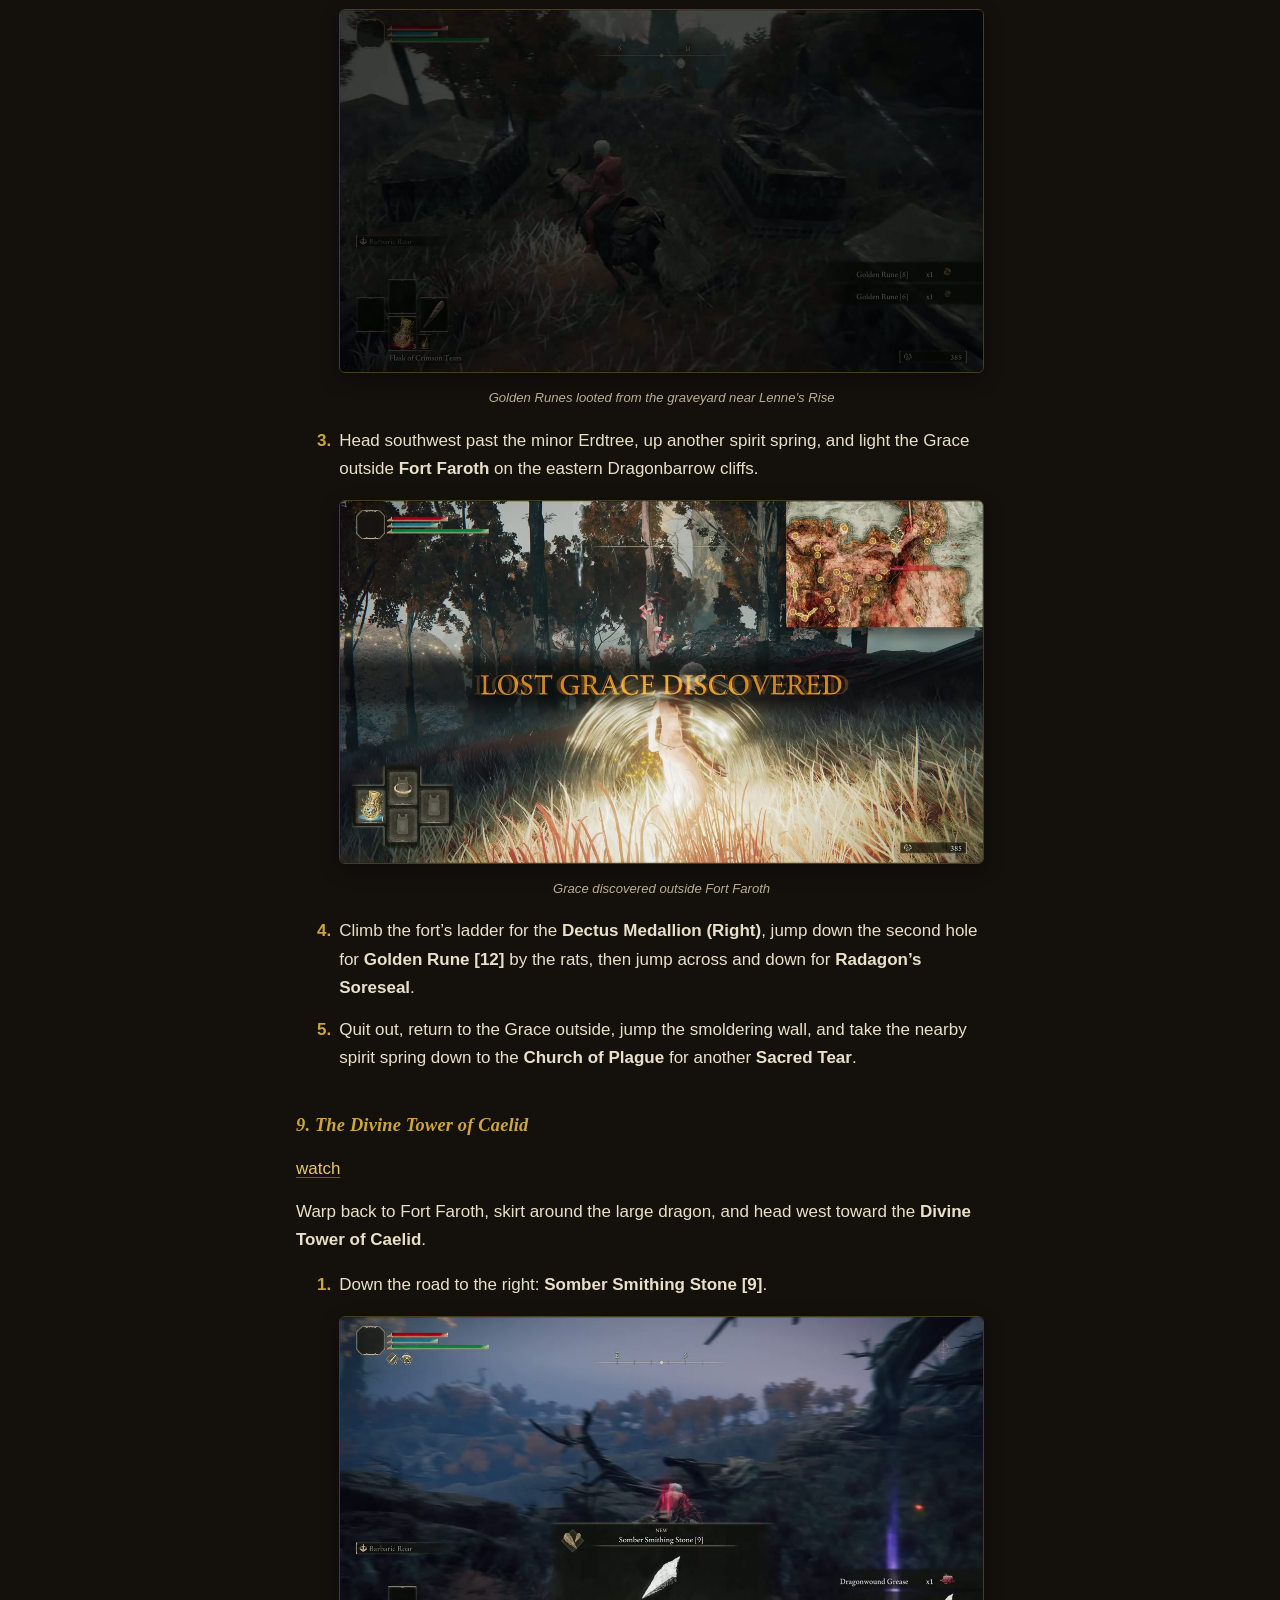
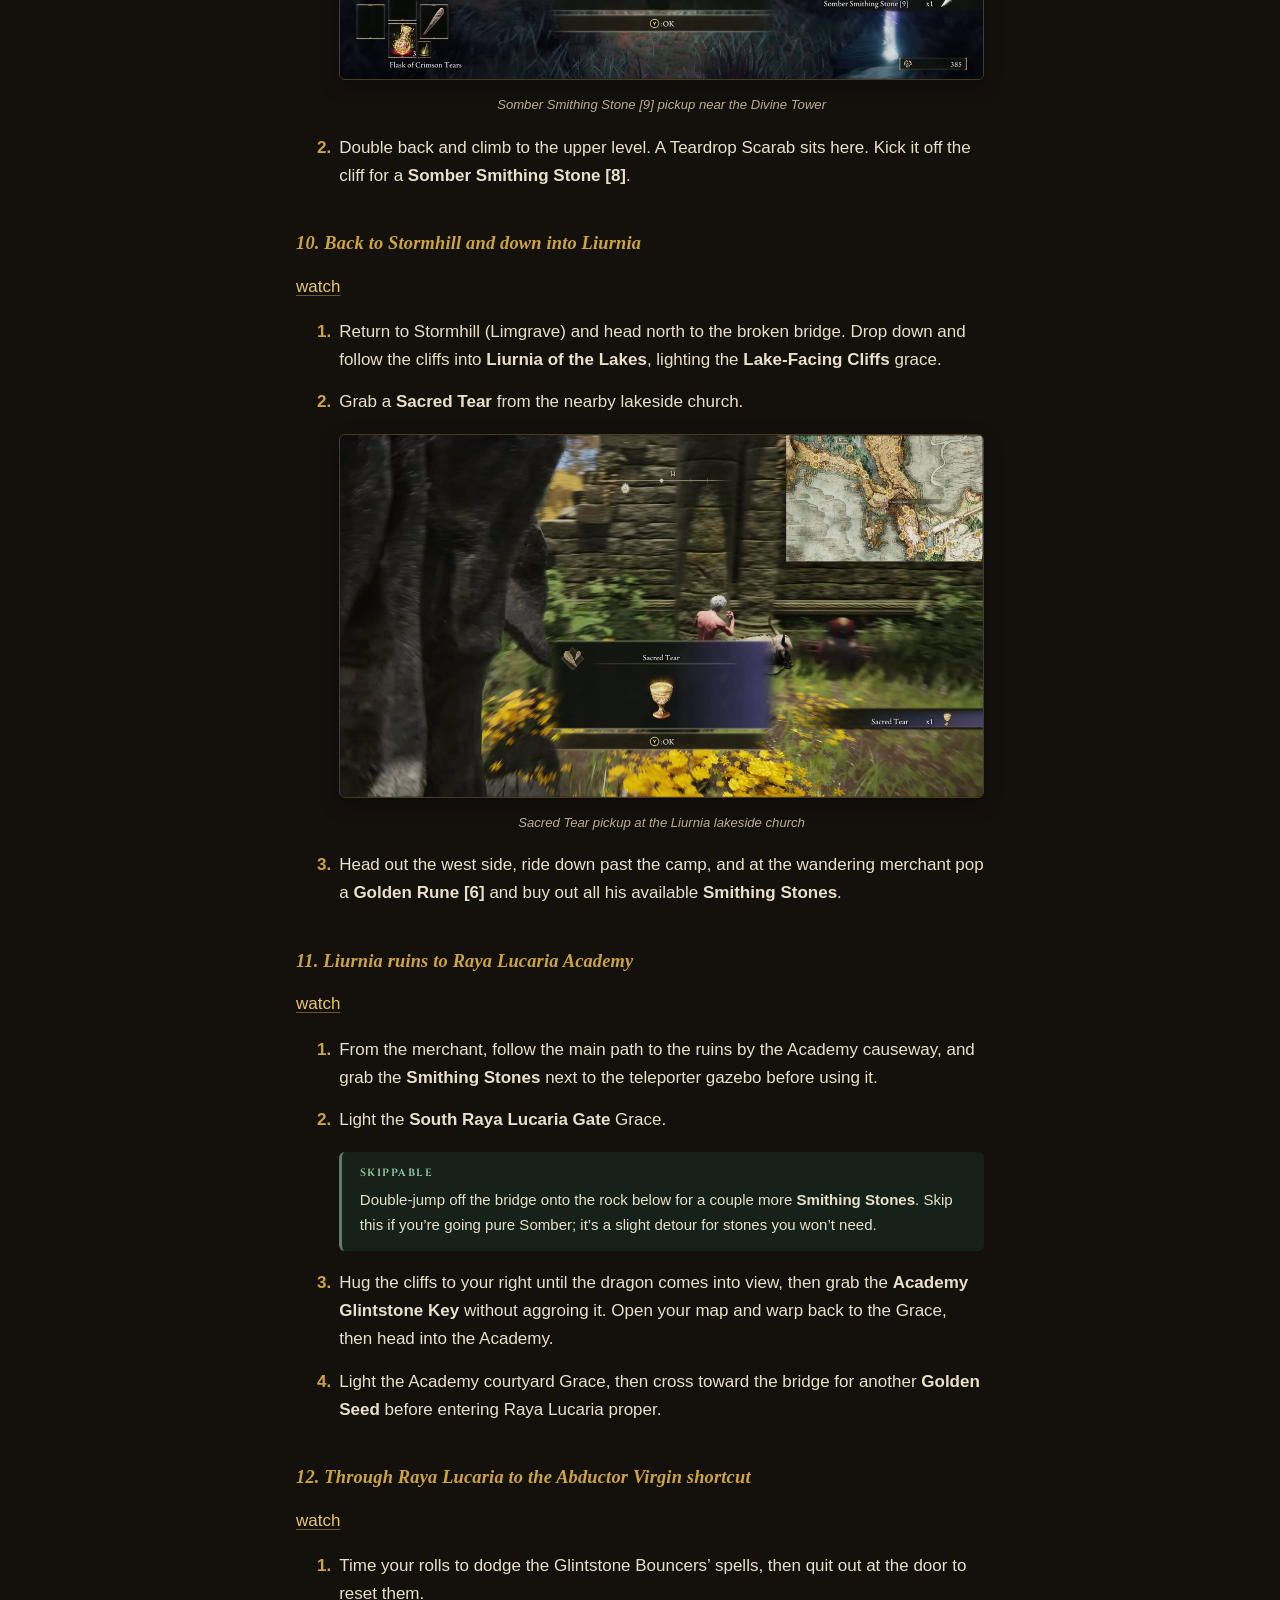
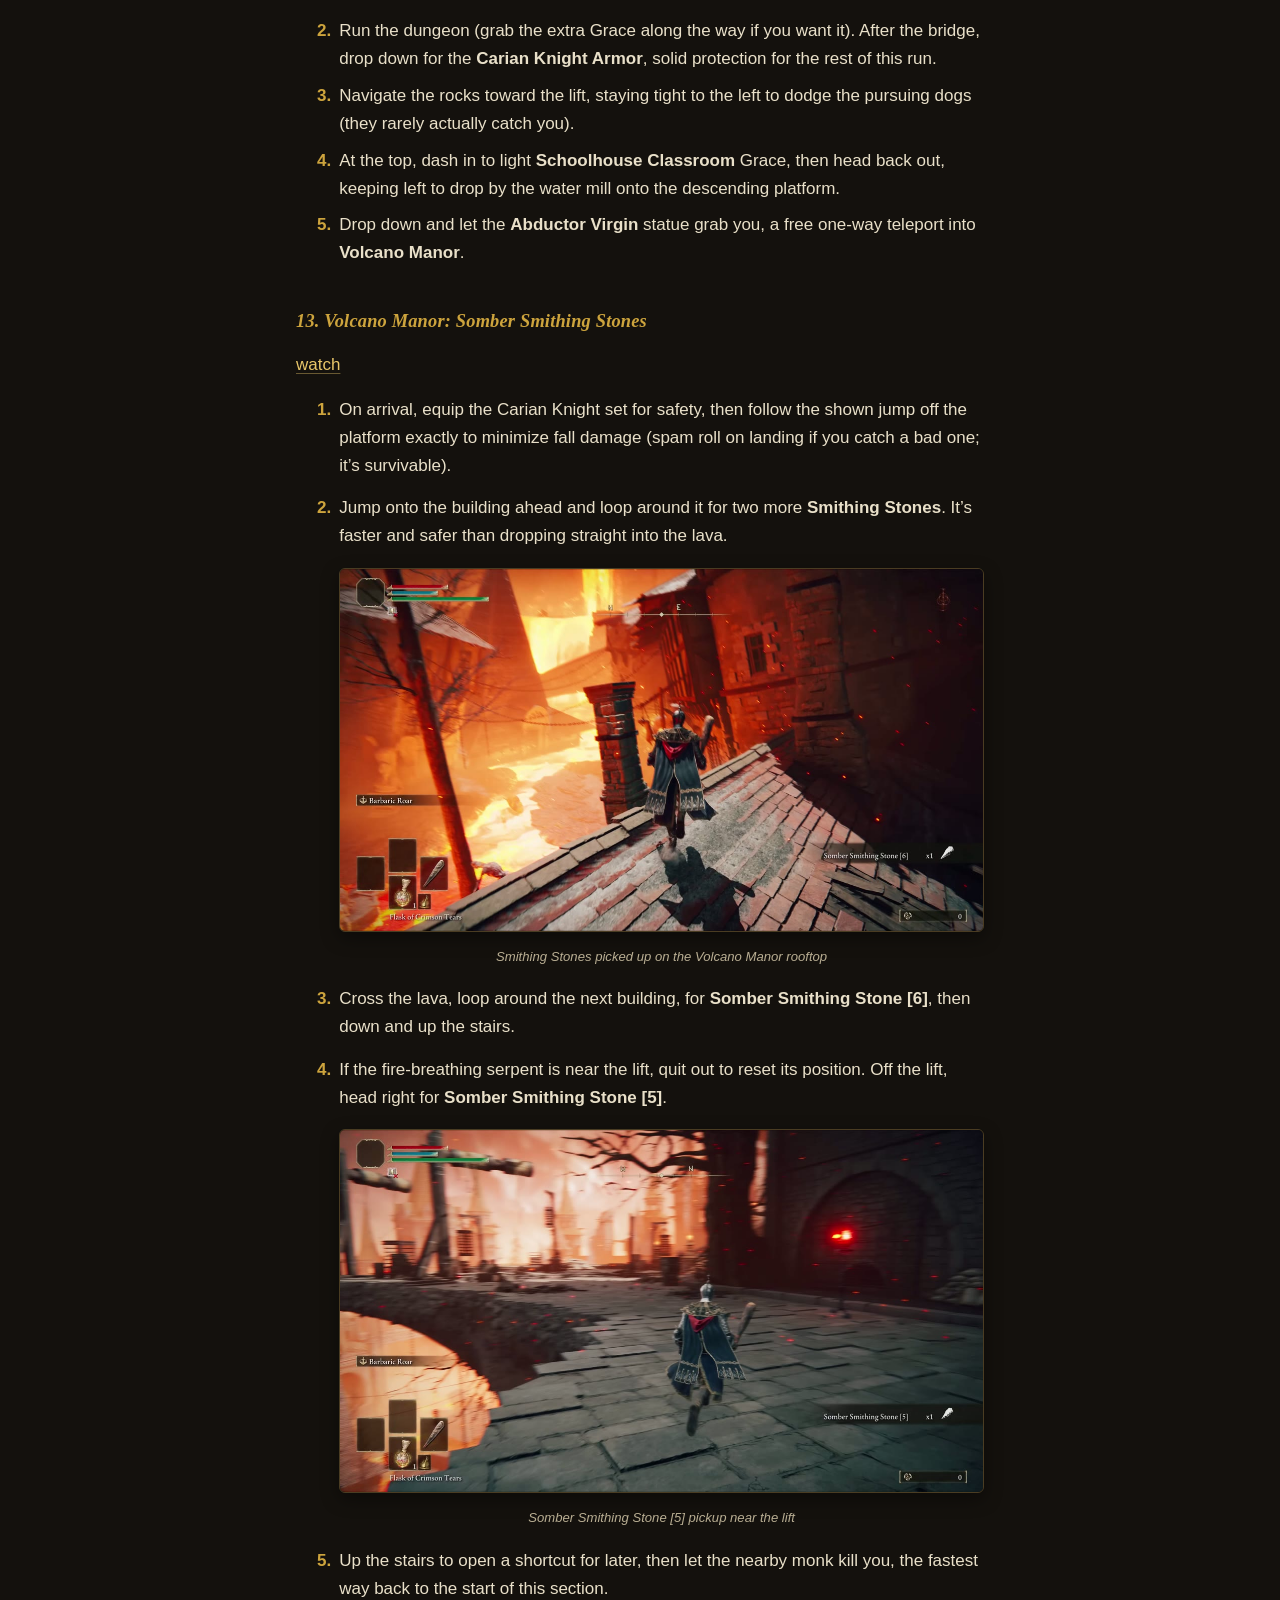
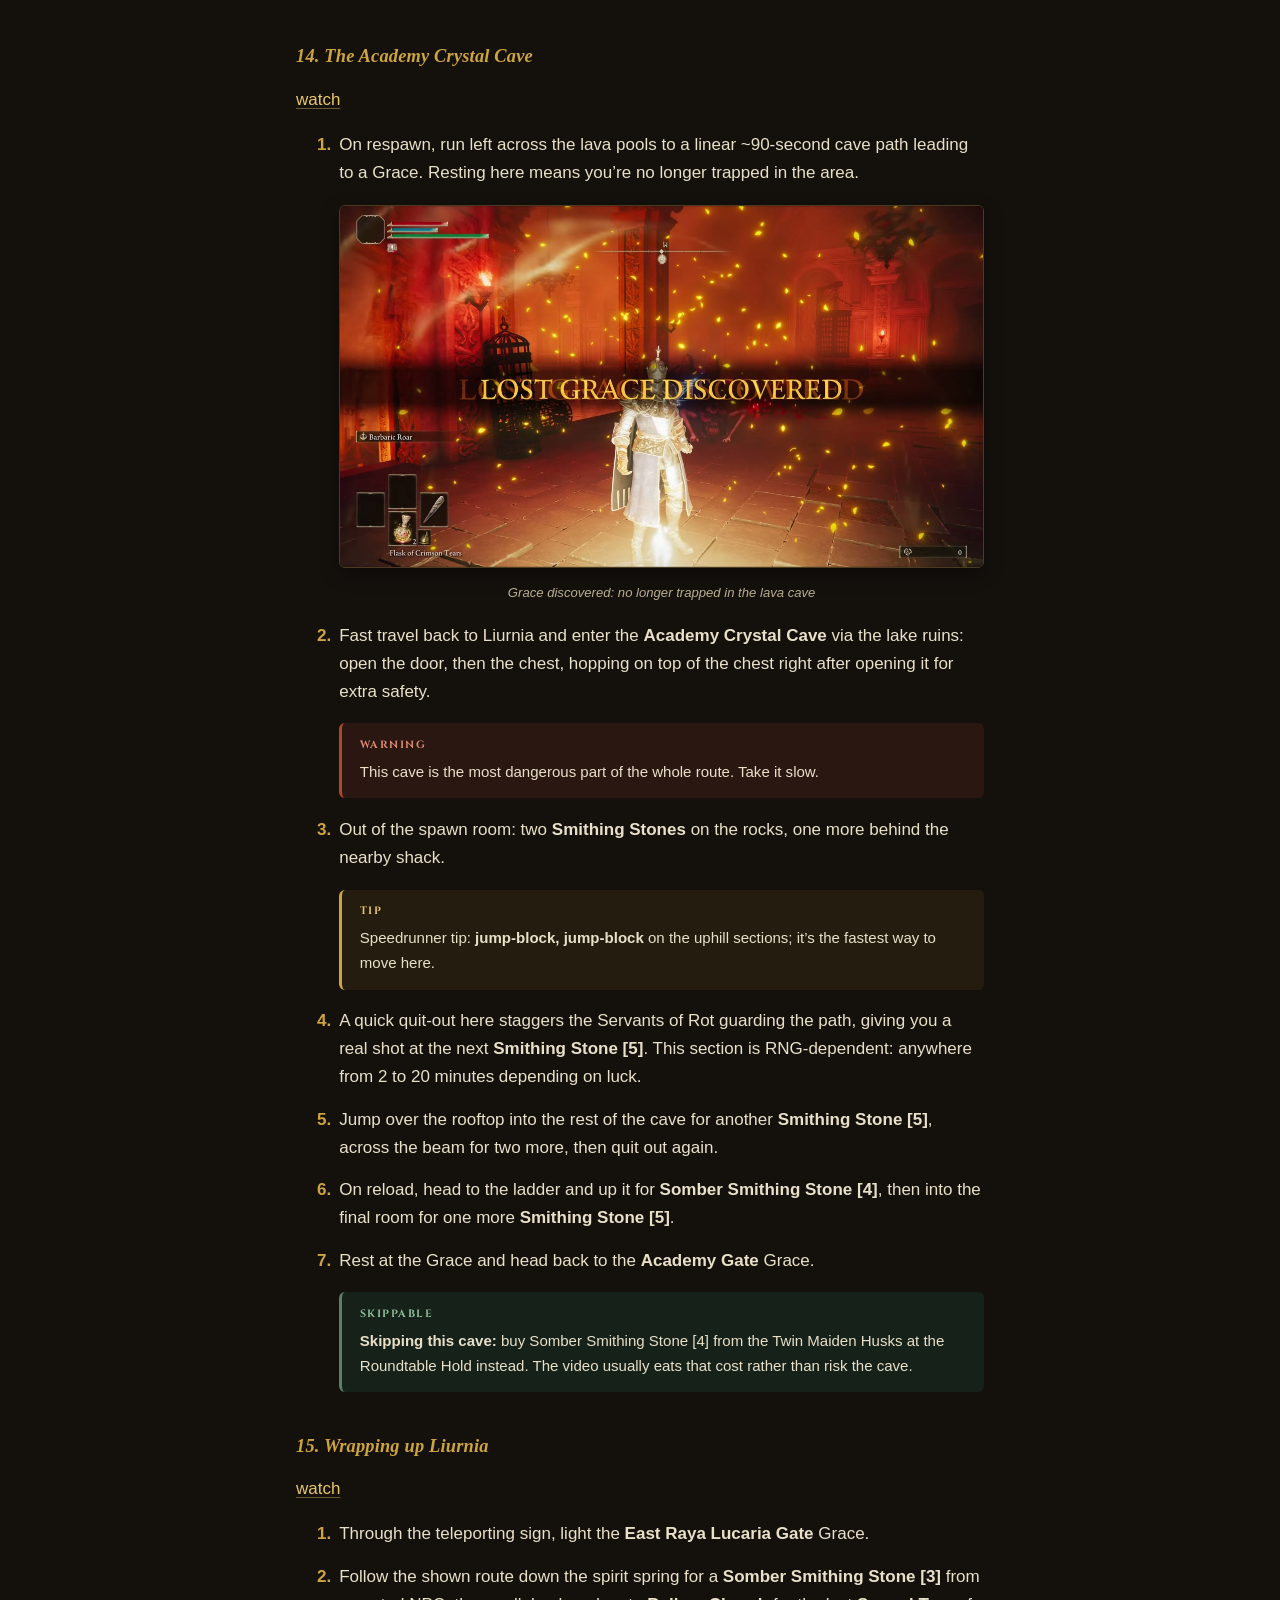
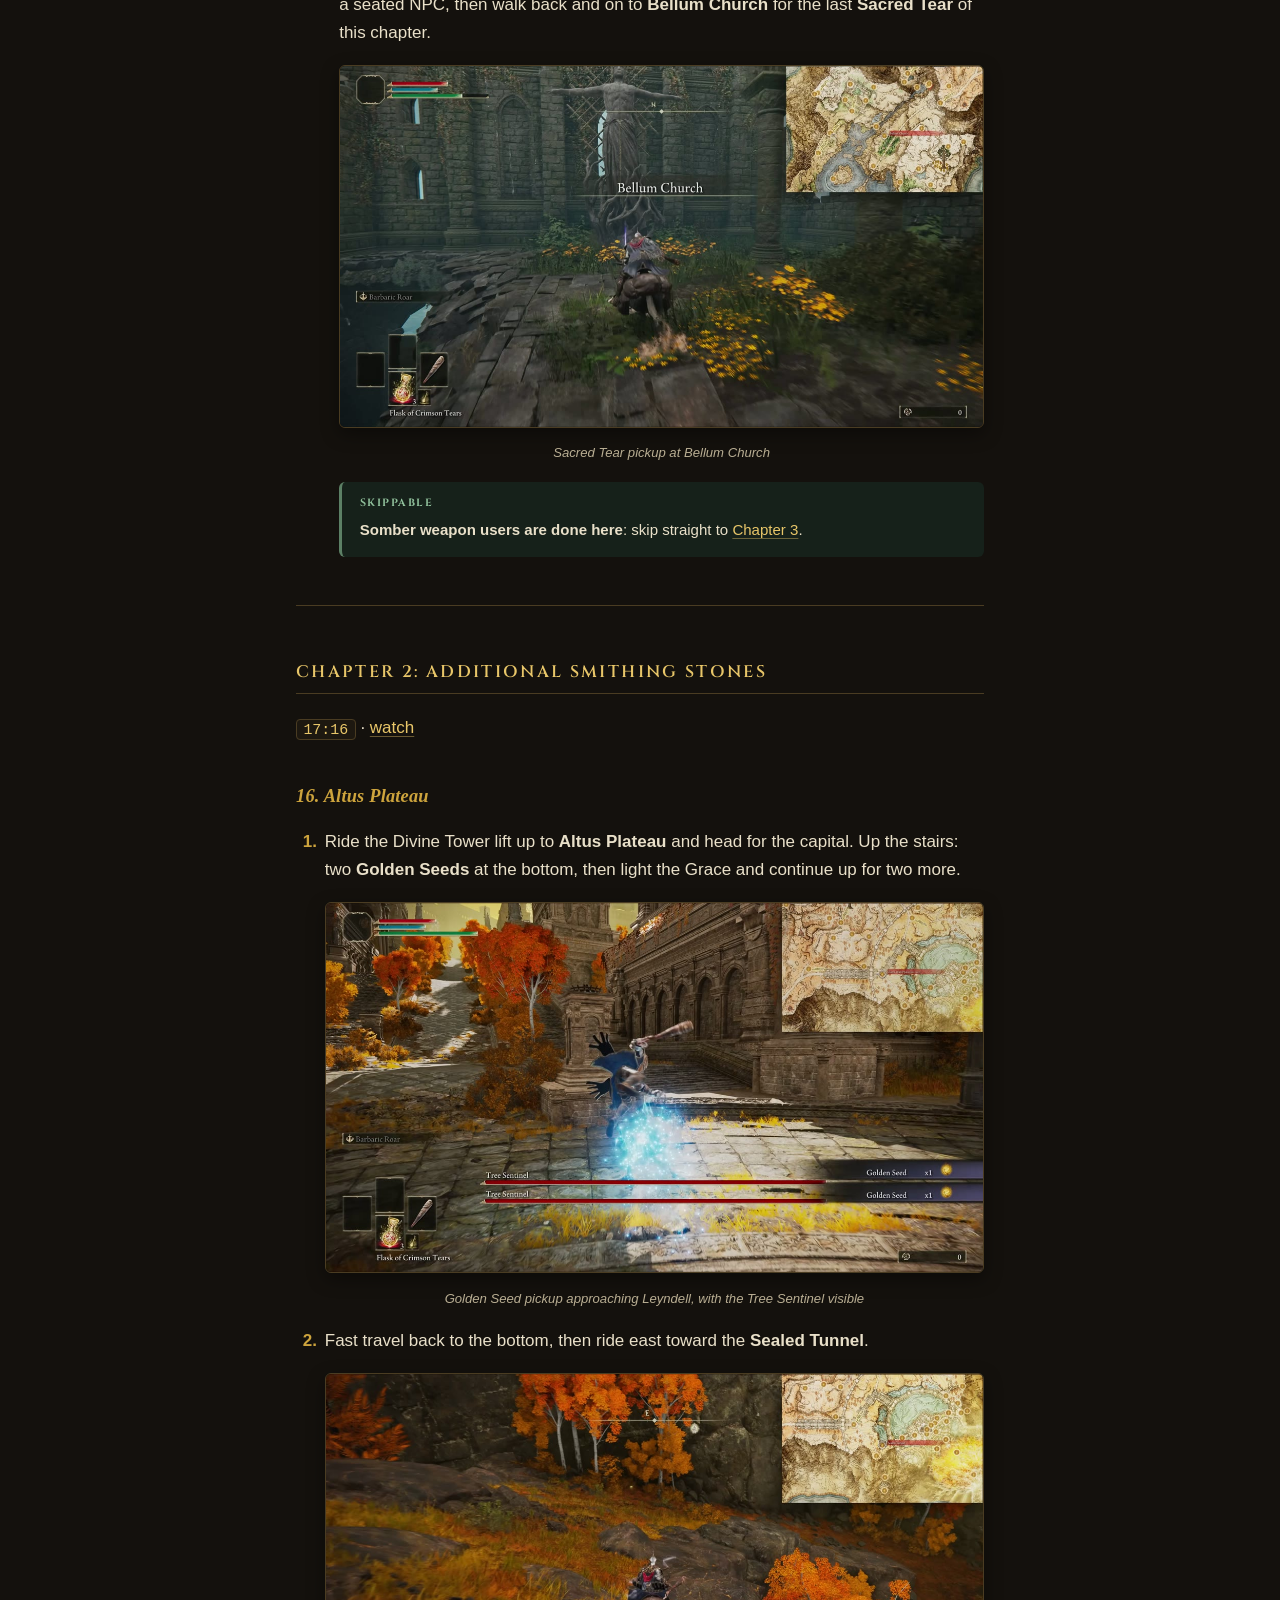
==== commit 40869e15: "Correct route details: Stormhill Shack, Fevor's Cookbook, Torrent pickup, Physick, minor trims" ====
--- a/guide.html
+++ b/guide.html
@@ -116,11 +116,11 @@
 href="https://www.youtube.com/watch?v=lxfZdm6PO0I&amp;t=113s">watch</a></p>
 <ol type="1">
 <li>At the <strong>Church of Elleh</strong>, grab <strong>Smithing Stone
-[1]</strong> off the ground and speak to the merchant to acquire
-<strong>Torrent</strong>.</li>
-<li>Ride to the camp at <strong>Gatefront Ruins</strong>, then quit out
-(resets the camp’s aggro) and duck into the cellar for the
-<strong>Whetstone Knife</strong>.</li>
+[1]</strong> off the anvil.</li>
+<li>Ride to the camp at <strong>Gatefront Ruins</strong> and acquire
+<strong>Torrent</strong>. Grab the <strong>Flail</strong> from a nearby
+wagon, and duck into the cellar for the <strong>Whetstone
+Knife</strong>.</li>
 </ol>
 <div class="shots">
 <figure>
@@ -224,18 +224,18 @@
 <p>Sacred Tear pickup at the Fourth Church of Marika</p>
 </figcaption>
 </figure>
-<h3 id="back-to-limgrave-warmasters-shack-the-golden-vow">5. Back to
-Limgrave: Warmaster’s Shack &amp; the Golden Vow</h3></li>
+<h3 id="back-to-limgrave-stormhill-shack-the-golden-vow">5. Back to
+Limgrave: Stormhill Shack &amp; the Golden Vow</h3></li>
 </ol>
 <p><a
 href="https://www.youtube.com/watch?v=lxfZdm6PO0I&amp;t=315s">watch</a></p>
 <ol type="1">
 <li><p>Fast travel to the Limgrave gatefront and ride up the hill,
-grabbing a <strong>Golden Seed</strong> and lighting <strong>Warmaster’s
-Shack</strong> Grace. (This route also stashes a spare
-<strong>Stonesword Key</strong> here to save a later trip.)</p></li>
-<li><p>From Warmaster’s Shack, head northeast between the cliffs and
-ruins for the <strong>Strength-knot Crystal Tear</strong>.</p>
+grabbing a <strong>Golden Seed</strong> and lighting <strong>Stormhill
+Shack</strong> Grace. Pick up the <strong>Stonesword Key</strong>
+here.</p></li>
+<li><p>From Stormhill Shack, head northeast between the cliffs and ruins
+for the <strong>Strength-knot Crystal Tear</strong>.</p>
 <figure class="shot-solo">
 <p><img src="images/18_strength_knot_tear.jpg" alt="Strength-knot Crystal Tear pickup" loading="lazy"></p>
 <figcaption>
@@ -244,10 +244,8 @@
 </figure></li>
 <li><p>Jump down the rocks and keep going northeast.</p>
 <div class="tip">
-<p>The rest of this route can be done without fighting anything, but
-it’s worth pausing here: take down the mounted knight overlooking the
-mob camp (northeast of Warmaster’s Shack, between the ruined structure
-and the cliff edge) for the <strong>Golden Vow</strong> Ash of War, a
+<p>Take down the mounted knight overlooking the mob camp (northeast of
+Stormhill Shack) for the <strong>Golden Vow</strong> Ash of War, a
 strong buff for almost any build.</p>
 </div></li>
 <li><p>Drop into the nearby camp for a <strong>Golden Rune</strong> and
@@ -261,22 +259,19 @@
 <li><p>Take the road out of camp to <strong>Saints Bridge</strong>,
 grabbing <strong>Smithing Stones</strong> as you cross.</p></li>
 <li><p>Ride past the wandering merchant, southeast to the ruins
-bordering the Mistwood. Loot the graves for the <strong>Nomadic
-Warrior’s Cookbook [1]</strong> (you’ll use it to craft Sleep Pots for
-the rune farm in Chapter 3) and pick up two <strong>Golden
-Runes</strong>.</p>
-<figure class="shot-solo">
-<p><img src="images/23_nomadic_cookbook.jpg" alt="Nomadic Warrior's Cookbook pickup" loading="lazy"></p>
-<figcaption>
-<p>Nomadic Warrior’s Cookbook pickup</p>
+bordering the Mistwood. Loot the graves for the <strong>Fevor’s Cookbook
+[1]</strong> (you’ll use it to craft Sleep Pots for the rune farm in
+Chapter 3) and pick up two <strong>Golden Runes</strong>.</p>
+<figure class="shot-solo">
+<p><img src="images/23_nomadic_cookbook.jpg" alt="Fevor's Cookbook pickup" loading="lazy"></p>
+<figcaption>
+<p>Fevor’s Cookbook pickup</p>
 </figcaption>
 </figure></li>
 <li><p>Drop down the cliff to the <strong>Third Church of
 Marika</strong> (northeastern Limgrave, right on the Caelid border) for
-the <strong>Wondrous Physic</strong> and another <strong>Sacred
-Tear</strong>. A hidden Sending Gate in the bushes behind the church
-warps straight to the <strong>Bestial Sanctum</strong> in Dragonbarrow.
-You’ll use it two steps from now.</p></li>
+the <strong>Wondrous Physick</strong> and another <strong>Sacred
+Tear</strong>. Don’t take the hidden Sending Gate yet.</p></li>
 </ol>
 <h3 id="fort-haight-the-dectus-medallion-left-half">7. Fort Haight &amp;
 the Dectus Medallion (left half)</h3>
@@ -302,8 +297,8 @@
 </figcaption>
 </figure>
 </div></li>
-<li><p>Quit out for safety, walk back to the Third Church of Marika, and
-use the hidden Sending Gate to warp to the <strong>Bestial
+<li><p>Quit out, warp back to the Third Church of Marika, and use the
+hidden Sending Gate behind the church to warp to the <strong>Bestial
 Sanctum</strong> in Dragonbarrow.</p>
 <figure class="shot-solo">
 <p><img src="images/27_teleporter_gelmir.jpg" alt="Loading into Greyoll's Dragonbarrow via the hidden Sending Gate" loading="lazy"></p>
@@ -331,8 +326,7 @@
 </figure></li>
 <li><p>Head southwest past the minor Erdtree, up another spirit spring,
 and light the Grace outside <strong>Fort Faroth</strong> on the eastern
-Dragonbarrow cliffs. The dragon <strong>Tarn Farosh</strong> is known to
-patrol this stretch, so stay alert.</p>
+Dragonbarrow cliffs.</p>
 <figure class="shot-solo">
 <p><img src="images/30_fort_faroth_grace.jpg" alt="Grace discovered outside Fort Faroth" loading="lazy"></p>
 <figcaption>
@@ -350,7 +344,7 @@
 <h3 id="the-divine-tower-of-caelid">9. The Divine Tower of Caelid</h3>
 <p><a
 href="https://www.youtube.com/watch?v=lxfZdm6PO0I&amp;t=566s">watch</a></p>
-<p>Walk back to Fort Faroth, skirt around the large dragon, and head
+<p>Warp back to Fort Faroth, skirt around the large dragon, and head
 west toward the <strong>Divine Tower of Caelid</strong>.</p>
 <ol type="1">
 <li><p>Down the road to the right: <strong>Somber Smithing Stone
@@ -361,10 +355,9 @@
 <p>Somber Smithing Stone [9] pickup near the Divine Tower</p>
 </figcaption>
 </figure></li>
-<li><p>Double back and climb to the tower’s upper platform. A Teardrop
-Scarab sits here: rather than fighting it, kick it off the cliff for a
-<strong>Somber Smithing Stone [8]</strong> and stay clear of its death
-explosion.</p></li>
+<li><p>Double back and climb to the upper level. A Teardrop Scarab sits
+here. Kick it off the cliff for a <strong>Somber Smithing Stone
+[8]</strong>.</p></li>
 </ol>
 <h3 id="back-to-stormhill-and-down-into-liurnia">10. Back to Stormhill
 and down into Liurnia</h3>
@@ -373,8 +366,8 @@
 <ol type="1">
 <li><p>Return to Stormhill (Limgrave) and head north to the broken
 bridge. Drop down and follow the cliffs into <strong>Liurnia of the
-Lakes</strong>, lighting the Grace by the lake facing the
-cliffs.</p></li>
+Lakes</strong>, lighting the <strong>Lake-Facing Cliffs</strong>
+grace.</p></li>
 <li><p>Grab a <strong>Sacred Tear</strong> from the nearby lakeside
 church.</p>
 <figure class="shot-solo">
@@ -403,7 +396,7 @@
 </div></li>
 <li><p>Hug the cliffs to your right until the dragon comes into view,
 then grab the <strong>Academy Glintstone Key</strong> without aggroing
-it. Open your map and walk back to the Grace, then head into the
+it. Open your map and warp back to the Grace, then head into the
 Academy.</p></li>
 <li><p>Light the Academy courtyard Grace, then cross toward the bridge
 for another <strong>Golden Seed</strong> before entering Raya Lucaria
@@ -424,9 +417,8 @@
 <li>At the top, dash in to light <strong>Schoolhouse Classroom</strong>
 Grace, then head back out, keeping left to drop by the water mill onto
 the descending platform.</li>
-<li>When you see the tree on the right of the screen, drop down and let
-the <strong>Abductor Virgin</strong> statue grab you, a free one-way
-teleport into <strong>Volcano Manor</strong>.</li>
+<li>Drop down and let the <strong>Abductor Virgin</strong> statue grab
+you, a free one-way teleport into <strong>Volcano Manor</strong>.</li>
 </ol>
 <h3 id="volcano-manor-somber-smithing-stones">13. Volcano Manor: Somber
 Smithing Stones</h3>
@@ -435,11 +427,7 @@
 <ol type="1">
 <li><p>On arrival, equip the Carian Knight set for safety, then follow
 the shown jump off the platform exactly to minimize fall damage (spam
-roll on landing if you catch a bad one; it’s survivable).</p>
-<div class="tip">
-<p>New to this route? Level your flasks as you go in case you need heals
-here.</p>
-</div></li>
+roll on landing if you catch a bad one; it’s survivable).</p></li>
 <li><p>Jump onto the building ahead and loop around it for two more
 <strong>Smithing Stones</strong>. It’s faster and safer than dropping
 straight into the lava.</p>
@@ -671,9 +659,9 @@
 <tbody>
 <tr>
 <td><strong>Golden Seeds</strong></td>
-<td>~10, across Castle Morne, Warmaster’s Shack, Fort Haight,
-Dragonbarrow (Bestial Sanctum route), the Academy bridge, and the Altus
-Plateau capital stairs (×4) and courtyard corner</td>
+<td>~10, across Castle Morne, Stormhill Shack, Fort Haight, Dragonbarrow
+(Bestial Sanctum route), the Academy bridge, and the Altus Plateau
+capital stairs (×4) and courtyard corner</td>
 </tr>
 <tr>
 <td><strong>Sacred Tears</strong></td>
@@ -702,10 +690,10 @@
 </tr>
 <tr>
 <td><strong>Notable consumables/talismans</strong></td>
-<td>Flask of Wondrous Physic, Whetstone Knife, Gold-Pickled Fowl Foot,
+<td>Flask of Wondrous Physick, Whetstone Knife, Gold-Pickled Fowl Foot,
 Morning Star, Strength-knot &amp; Dexterity-knot Crystal Tears, Bleed
-Grease, Nomadic Warrior’s Cookbook [1], Exalted Flesh, Radagon’s
-Soreseal, Carian Knight Armor</td>
+Grease, Fevor’s Cookbook [1], Exalted Flesh, Radagon’s Soreseal, Carian
+Knight Armor</td>
 </tr>
 <tr>
 <td><strong>Golden Runes</strong></td>
